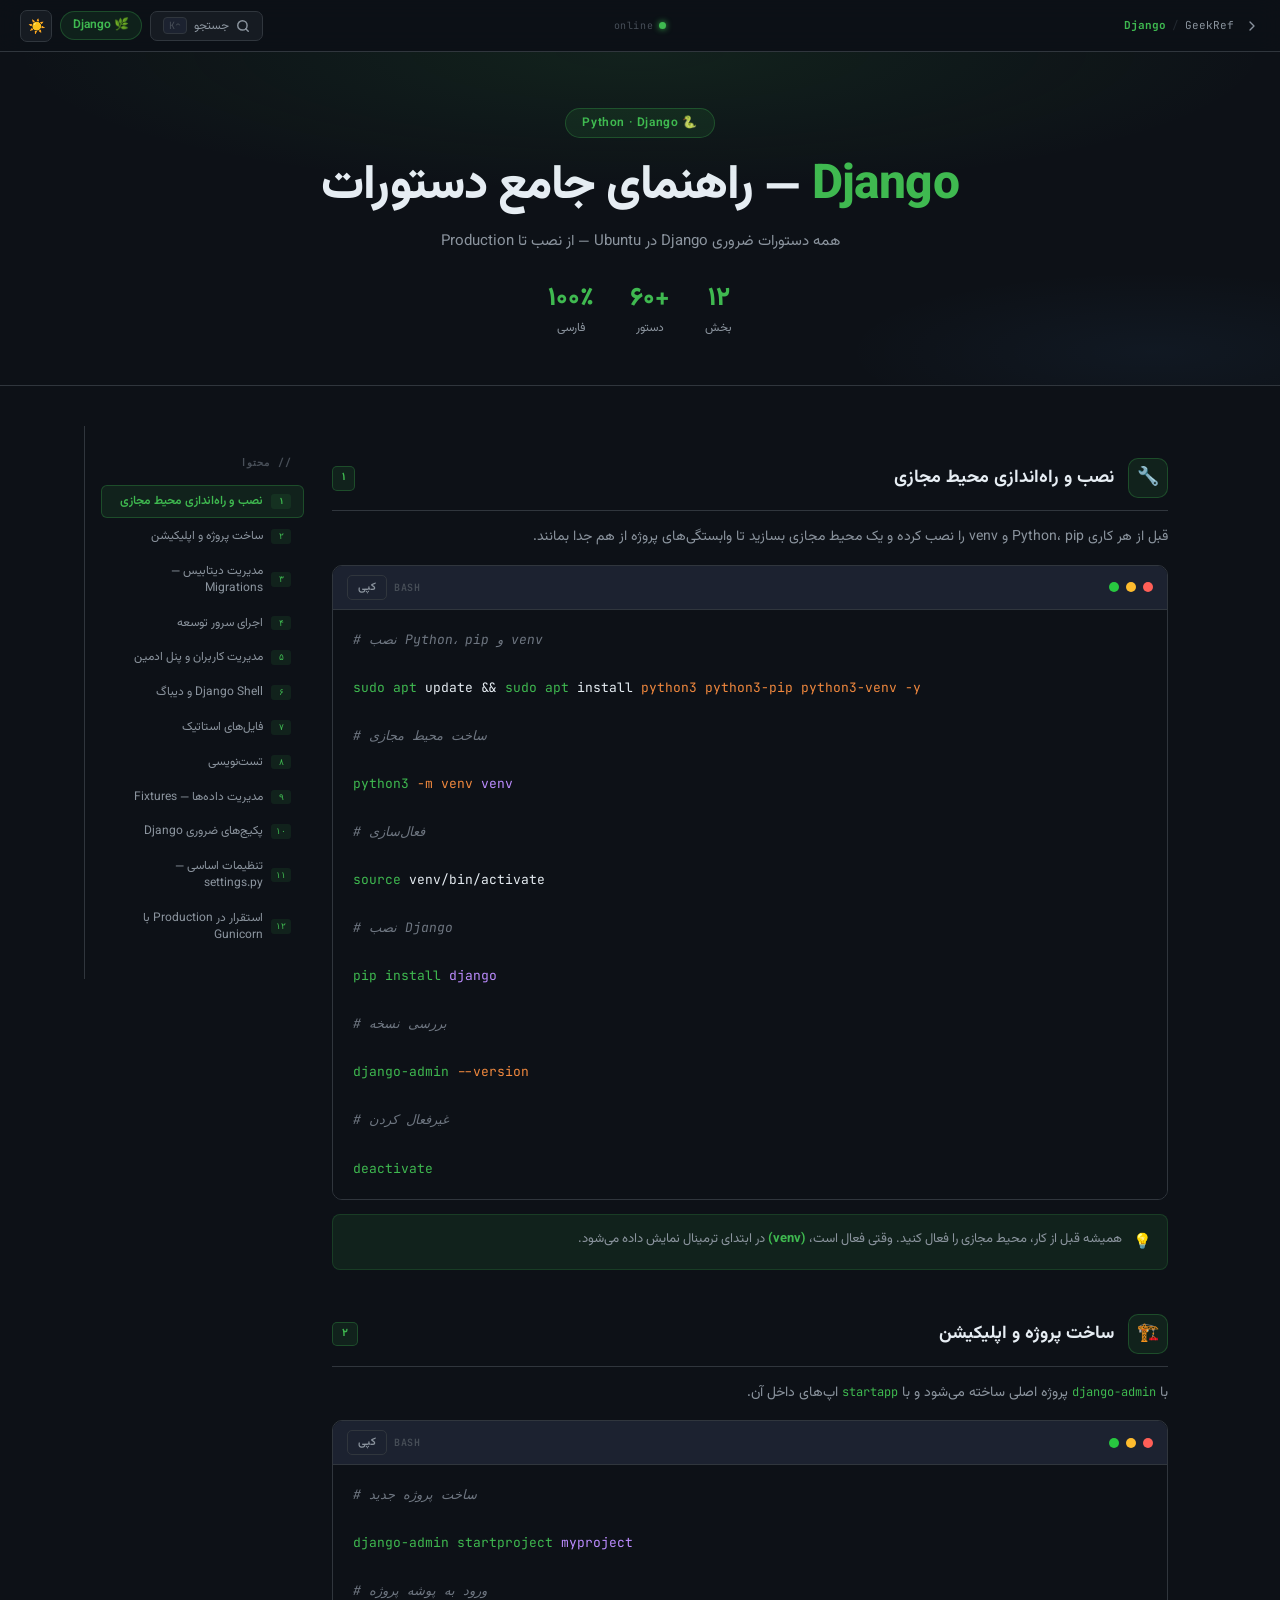
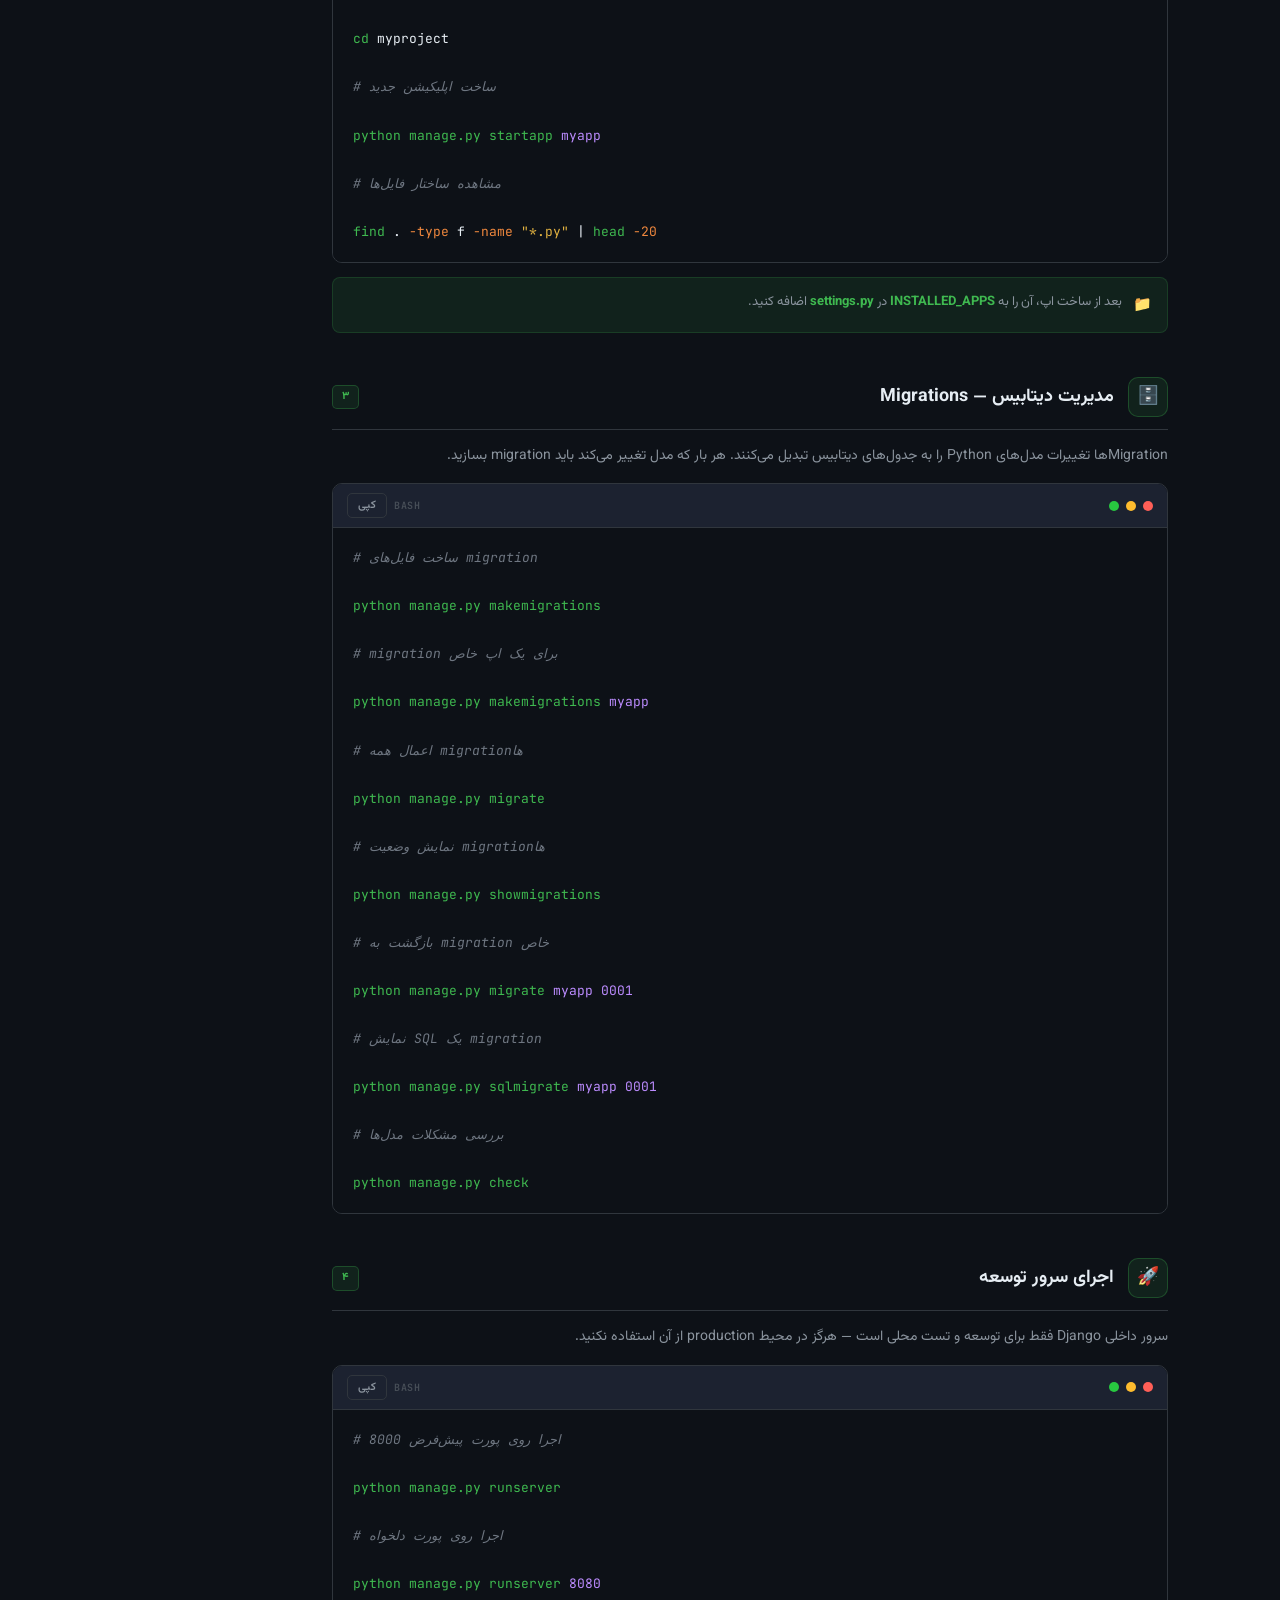
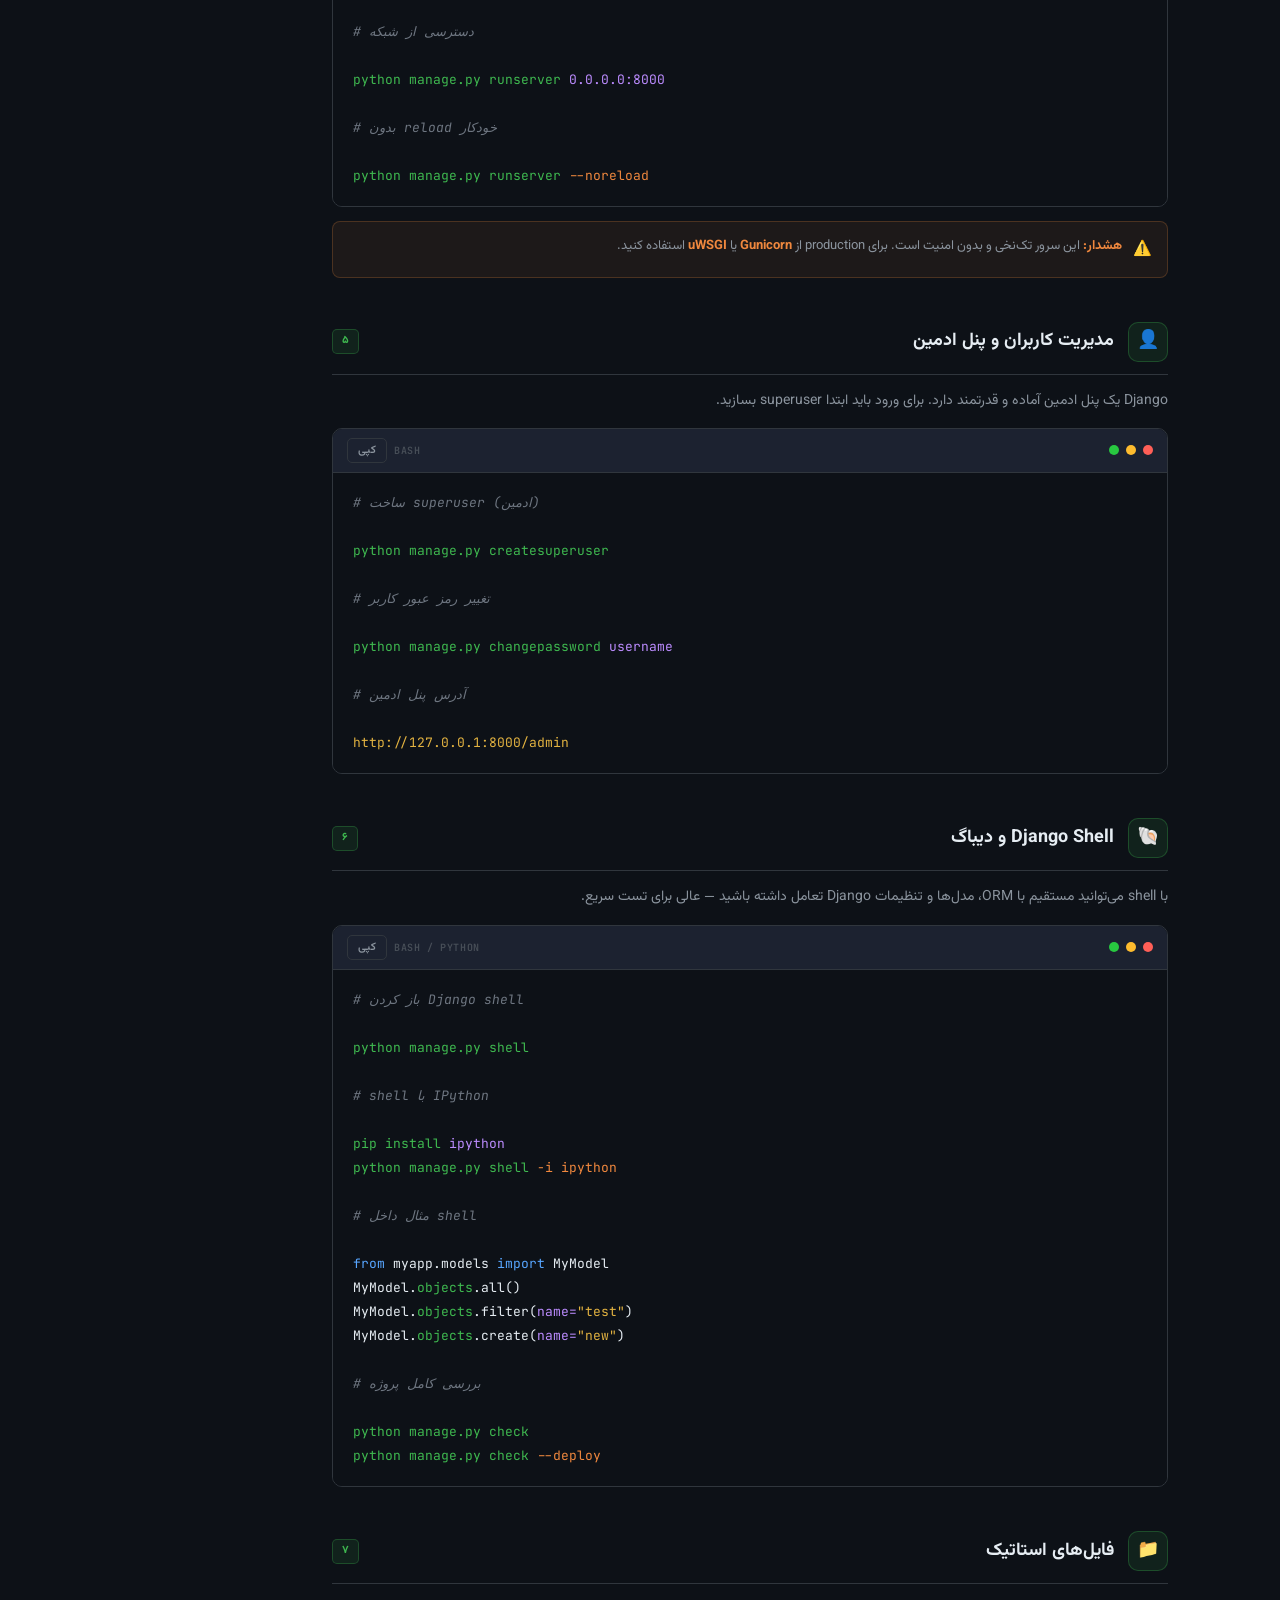
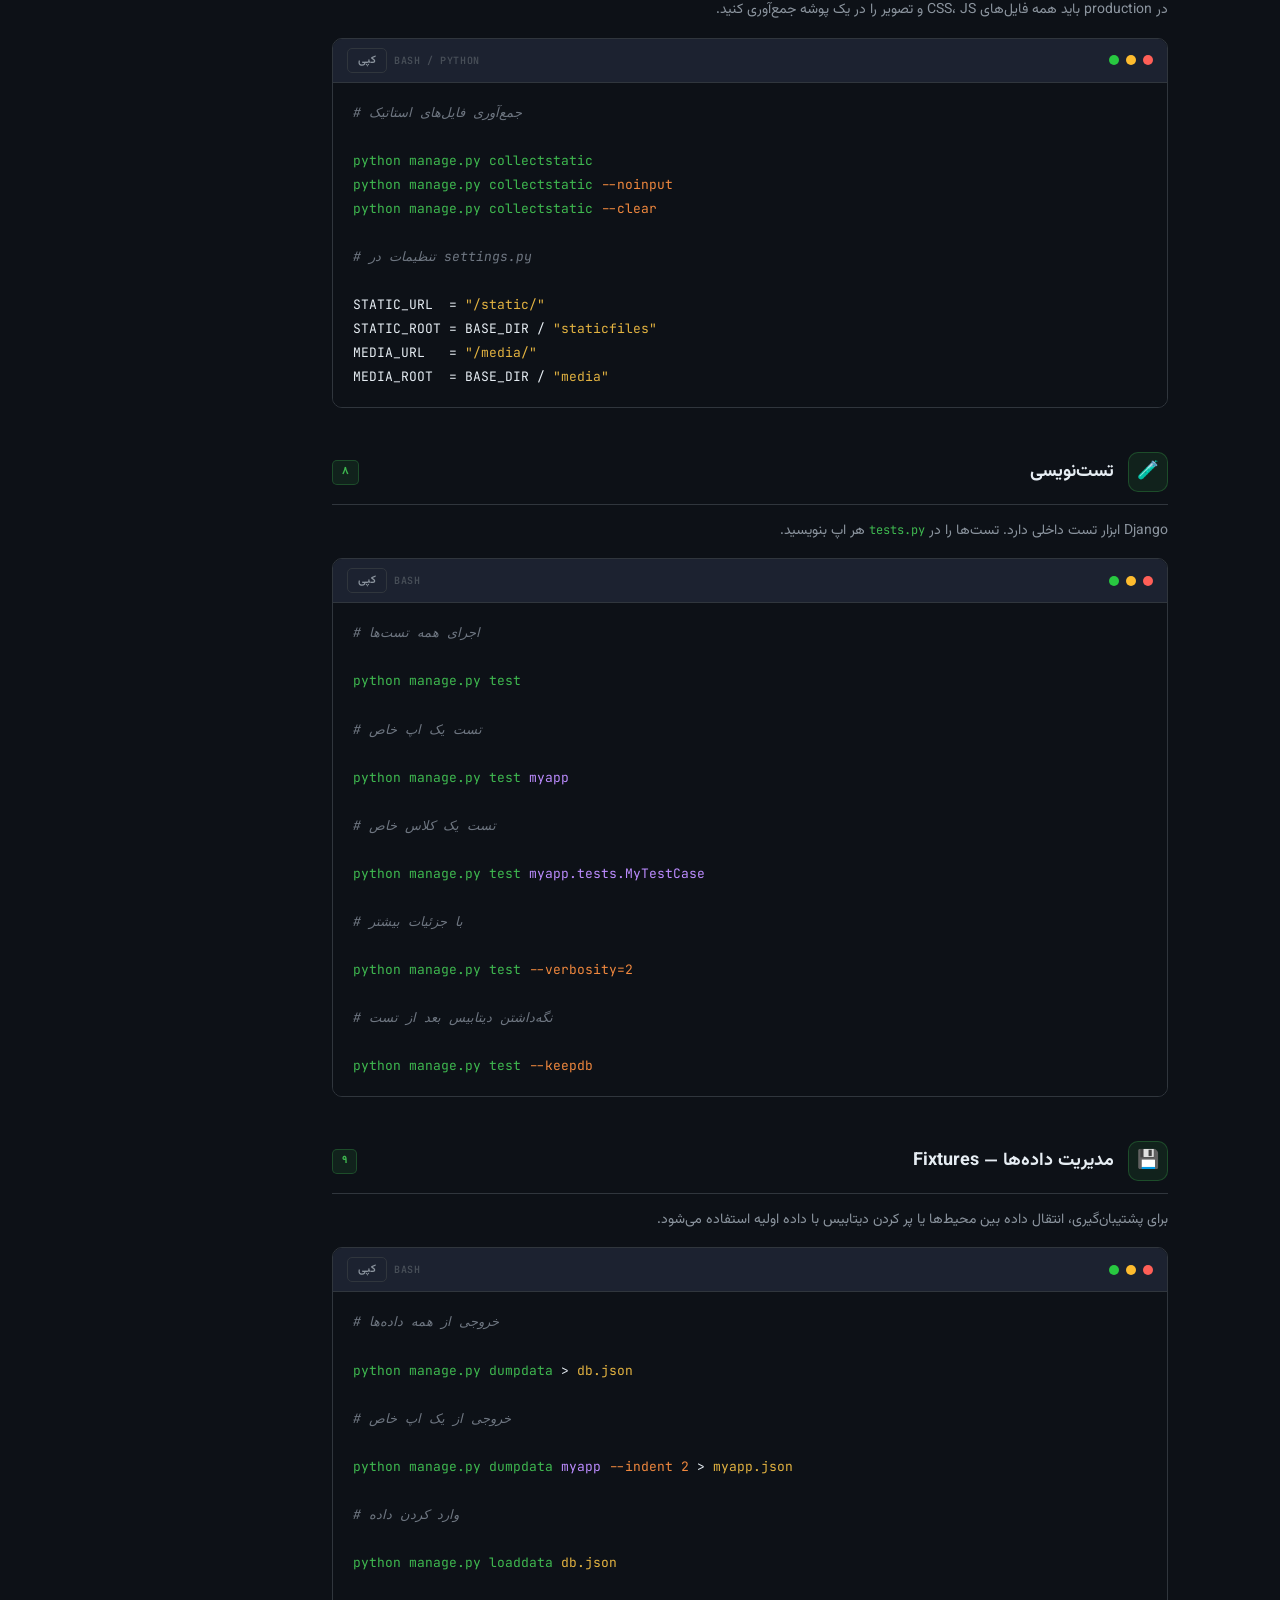
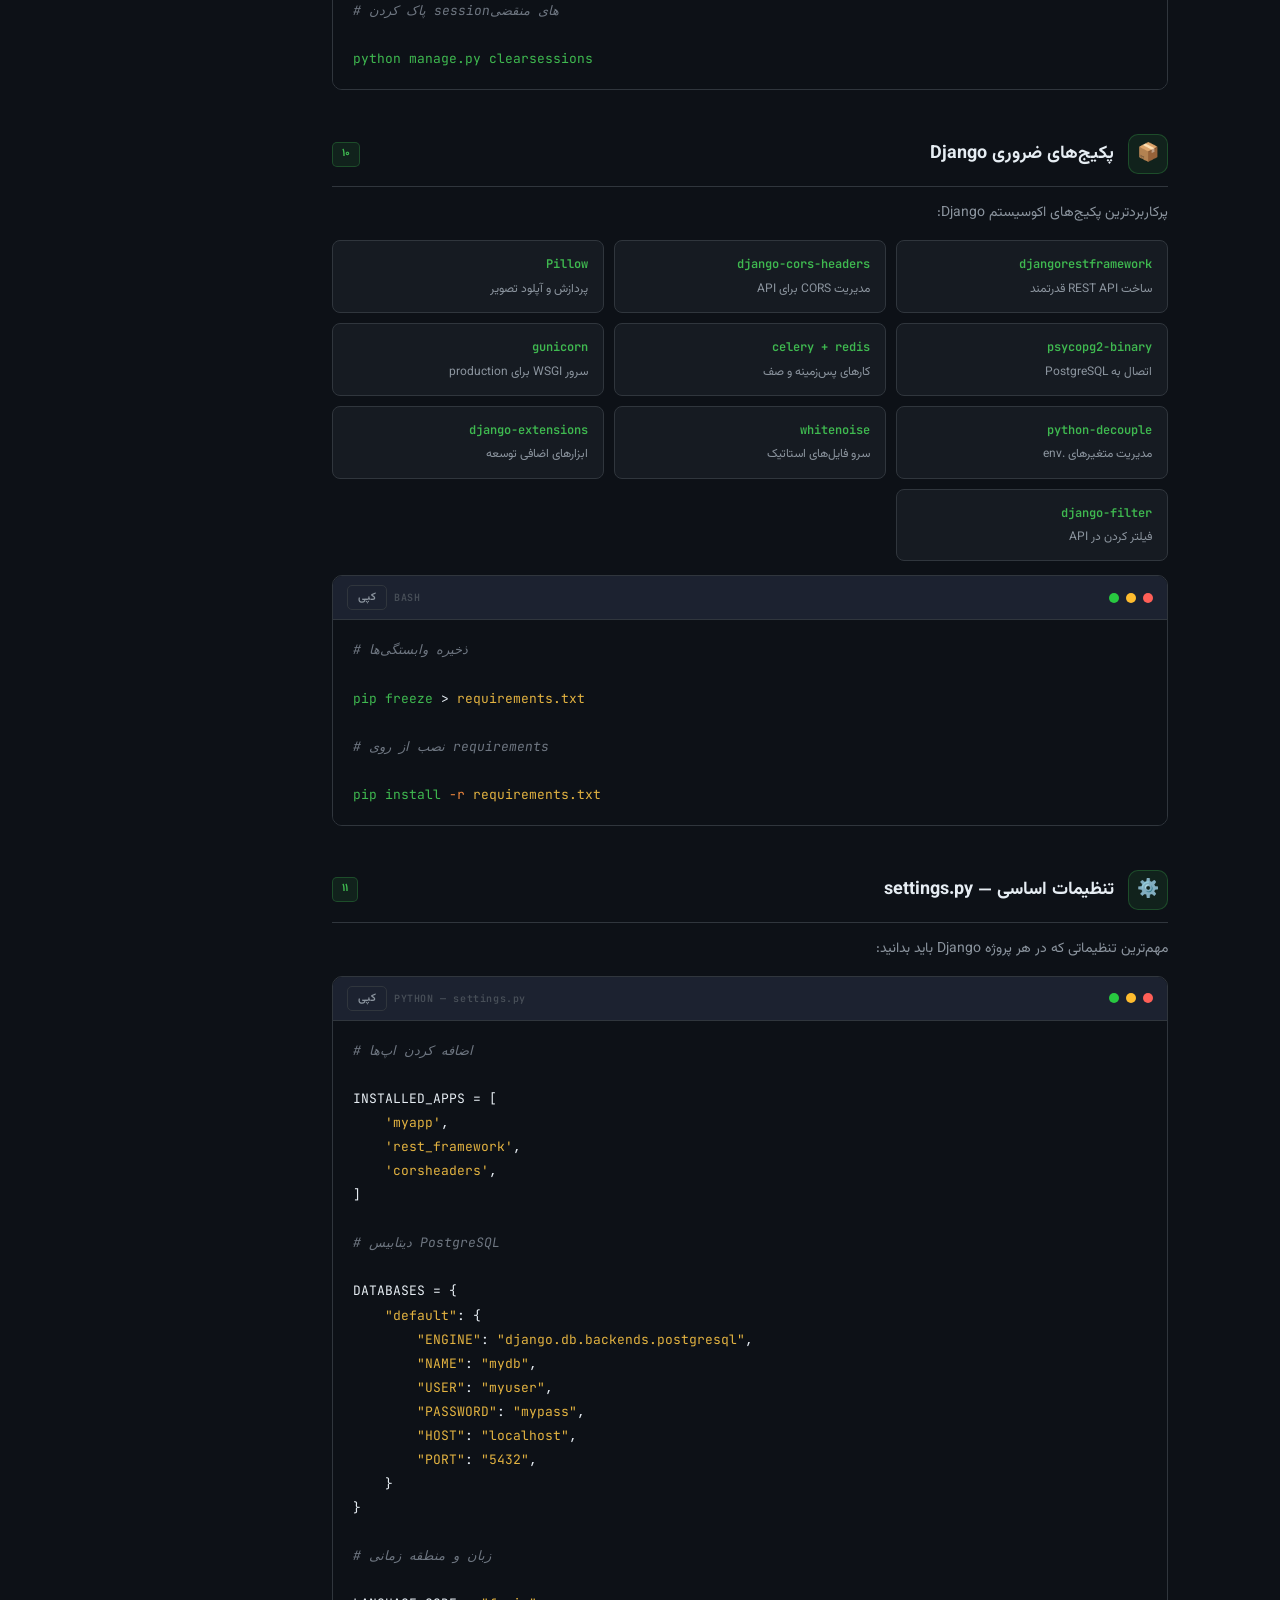
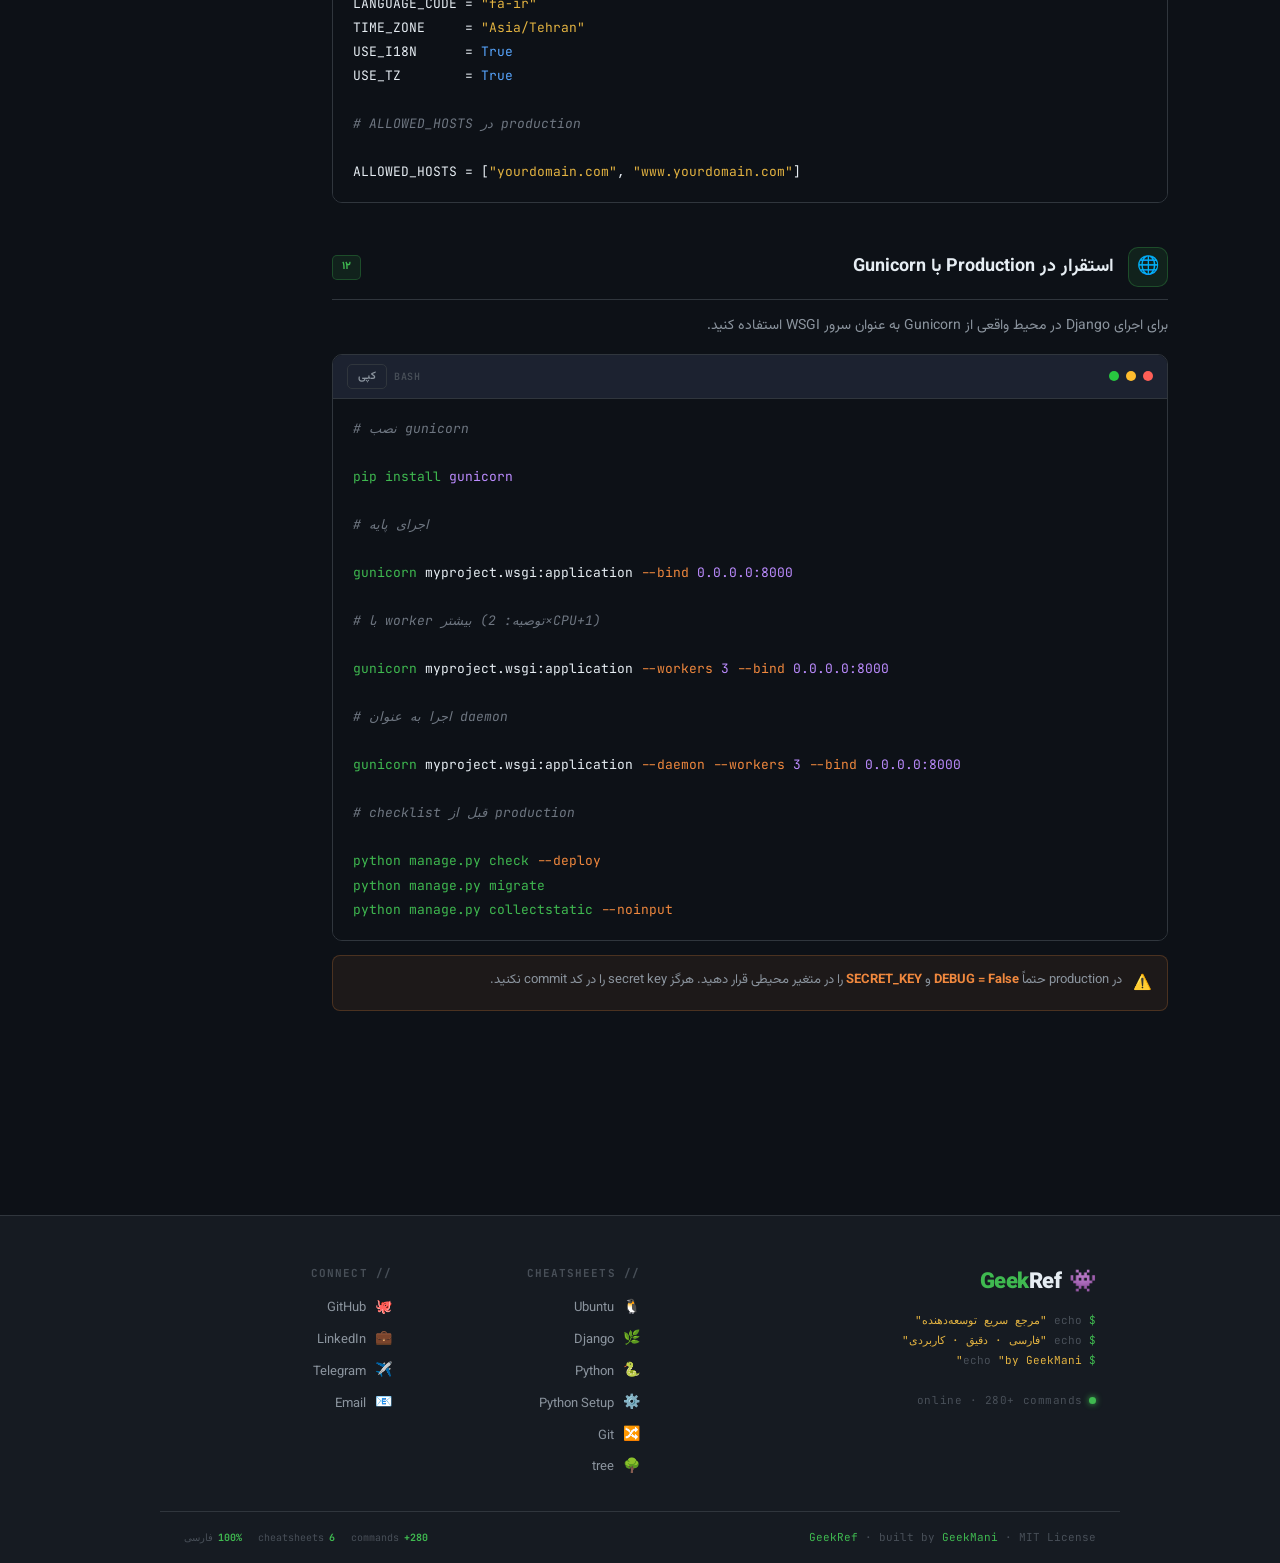
==== cheatsheets/django.html @ 84305c20 "Add files via upload" ====
<!DOCTYPE html>

<html dir="rtl" lang="fa">
<head>
<script>(function(){var t=localStorage.getItem('gr-theme');if(t==='light')document.documentElement.setAttribute('data-theme','light');})();</script>
<meta charset="utf-8"/>
<meta content="width=device-width, initial-scale=1.0" name="viewport"/>
<title>Django — راهنمای جامع | GeekRef</title>
<link href="../assets/favicon.svg" rel="icon" type="image/svg+xml"/>
<meta content="#0d1117" name="theme-color"/>
<link href="https://fonts.googleapis.com/css2?family=Vazirmatn:wght@300;400;500;600;700;800&amp;family=JetBrains+Mono:wght@400;700&amp;display=swap" rel="stylesheet"/>
<link href="../css/shared.css" rel="stylesheet"/>
<style>
:root {
  --accent:     #3fb950;
  --accent-rgb: 63,185,80;
}
</style>
</head>
<body>
<nav class="gr-navbar">
<div class="gr-navbar-left">
<a class="gr-navbar-back" href="../index.html">
<svg fill="none" stroke="currentColor" stroke-linecap="round" stroke-linejoin="round" stroke-width="2" viewbox="0 0 24 24"><polyline points="9 18 15 12 9 6"></polyline></svg>
</a>
<div class="gr-breadcrumb">
<a href="../index.html">GeekRef</a>
<span class="gr-breadcrumb-sep">/</span>
<span class="gr-breadcrumb-cur">Django</span>
</div>
</div>
<div class="gr-navbar-mid">
<div class="gr-status">
<span class="gr-status-dot"></span>
<span style="font-family:'JetBrains Mono',monospace;font-size:10px;color:var(--text-dimmer)">online</span>
</div>
</div>
<div class="gr-navbar-right">
<span class="gr-badge">🌿 Django</span>
<button class="gr-toggle" onclick="grToggleTheme()" title="تغییر تم">☀️</button>
</div>
</nav>
<div class="gr-hero">
<div class="gr-hero-eyebrow">🐍 Python · Django</div>
<h1 class=""><em>Django</em> — راهنمای جامع دستورات</h1>
<p>همه دستورات ضروری Django در Ubuntu — از نصب تا Production</p>
<div class="gr-hero-stats">
<div class="gr-stat"><span class="gr-stat-num">۱۲</span><span class="gr-stat-label">بخش</span></div>
<div class="gr-stat"><span class="gr-stat-num">+۶۰</span><span class="gr-stat-label">دستور</span></div>
<div class="gr-stat"><span class="gr-stat-num">۱۰۰٪</span><span class="gr-stat-label">فارسی</span></div>
</div>
</div>
<div class="gr-container" style="max-width:1160px">
<div class="gr-layout">

<div class="gr-main-content">

<!-- 1 -->
<div class="gr-section" id="s1">
<div class="gr-section-header">
<div class="gr-section-icon">🔧</div>
<div class="gr-section-title">نصب و راه‌اندازی محیط مجازی</div>
<span class="gr-section-num">۱</span>
</div>
<p class="gr-section-desc">قبل از هر کاری Python، pip و venv را نصب کرده و یک محیط مجازی بسازید تا وابستگی‌های پروژه از هم جدا بمانند.</p>
<div class="gr-code">
<div class="gr-code-header">
<span class="gr-dot gr-dot-r"></span><span class="gr-dot gr-dot-y"></span><span class="gr-dot gr-dot-g"></span>
<span class="gr-code-lang">BASH</span>
<button class="gr-copy-btn" onclick="grCopyCode(this)">کپی</button>
</div>
<pre><span class="lc"># نصب Python، pip و venv</span>
<span class="fn">sudo apt</span> update &amp;&amp; <span class="fn">sudo apt</span> install <span class="fl">python3 python3-pip python3-venv</span> <span class="fl">-y</span>

<span class="lc"># ساخت محیط مجازی</span>
<span class="fn">python3</span> <span class="fl">-m venv</span> <span class="pm">venv</span>

<span class="lc"># فعال‌سازی</span>
<span class="fn">source</span> venv/bin/activate

<span class="lc"># نصب Django</span>
<span class="fn">pip install</span> <span class="pm">django</span>

<span class="lc"># بررسی نسخه</span>
<span class="fn">django-admin</span> <span class="fl">--version</span>

<span class="lc"># غیرفعال کردن</span>
<span class="fn">deactivate</span></pre>
</div>
<div class="gr-tip"><span class="gr-tip-icon">💡</span><div>همیشه قبل از کار، محیط مجازی را فعال کنید. وقتی فعال است، <strong>(venv)</strong> در ابتدای ترمینال نمایش داده می‌شود.</div></div>
</div>
<!-- 2 -->
<div class="gr-section" id="s2">
<div class="gr-section-header">
<div class="gr-section-icon">🏗️</div>
<div class="gr-section-title">ساخت پروژه و اپلیکیشن</div>
<span class="gr-section-num">۲</span>
</div>
<p class="gr-section-desc">با <code style="color:var(--accent);font-family:'JetBrains Mono',monospace;font-size:12px">django-admin</code> پروژه اصلی ساخته می‌شود و با <code style="color:var(--accent);font-family:'JetBrains Mono',monospace;font-size:12px">startapp</code> اپ‌های داخل آن.</p>
<div class="gr-code">
<div class="gr-code-header">
<span class="gr-dot gr-dot-r"></span><span class="gr-dot gr-dot-y"></span><span class="gr-dot gr-dot-g"></span>
<span class="gr-code-lang">BASH</span>
<button class="gr-copy-btn" onclick="grCopyCode(this)">کپی</button>
</div>
<pre><span class="lc"># ساخت پروژه جدید</span>
<span class="fn">django-admin startproject</span> <span class="pm">myproject</span>

<span class="lc"># ورود به پوشه پروژه</span>
<span class="fn">cd</span> myproject

<span class="lc"># ساخت اپلیکیشن جدید</span>
<span class="fn">python manage.py startapp</span> <span class="pm">myapp</span>

<span class="lc"># مشاهده ساختار فایل‌ها</span>
<span class="fn">find</span> . <span class="fl">-type</span> f <span class="fl">-name</span> <span class="st">"*.py"</span> | <span class="fn">head</span> <span class="fl">-20</span></pre>
</div>
<div class="gr-tip"><span class="gr-tip-icon">📁</span><div>بعد از ساخت اپ، آن را به <strong>INSTALLED_APPS</strong> در <strong>settings.py</strong> اضافه کنید.</div></div>
</div>
<!-- 3 -->
<div class="gr-section" id="s3">
<div class="gr-section-header">
<div class="gr-section-icon">🗄️</div>
<div class="gr-section-title">مدیریت دیتابیس — Migrations</div>
<span class="gr-section-num">۳</span>
</div>
<p class="gr-section-desc">Migration‌ها تغییرات مدل‌های Python را به جدول‌های دیتابیس تبدیل می‌کنند. هر بار که مدل تغییر می‌کند باید migration بسازید.</p>
<div class="gr-code">
<div class="gr-code-header">
<span class="gr-dot gr-dot-r"></span><span class="gr-dot gr-dot-y"></span><span class="gr-dot gr-dot-g"></span>
<span class="gr-code-lang">BASH</span>
<button class="gr-copy-btn" onclick="grCopyCode(this)">کپی</button>
</div>
<pre><span class="lc"># ساخت فایل‌های migration</span>
<span class="fn">python manage.py makemigrations</span>

<span class="lc"># migration برای یک اپ خاص</span>
<span class="fn">python manage.py makemigrations</span> <span class="pm">myapp</span>

<span class="lc"># اعمال همه migration‌ها</span>
<span class="fn">python manage.py migrate</span>

<span class="lc"># نمایش وضعیت migration‌ها</span>
<span class="fn">python manage.py showmigrations</span>

<span class="lc"># بازگشت به migration خاص</span>
<span class="fn">python manage.py migrate</span> <span class="pm">myapp 0001</span>

<span class="lc"># نمایش SQL یک migration</span>
<span class="fn">python manage.py sqlmigrate</span> <span class="pm">myapp 0001</span>

<span class="lc"># بررسی مشکلات مدل‌ها</span>
<span class="fn">python manage.py check</span></pre>
</div>
</div>
<!-- 4 -->
<div class="gr-section" id="s4">
<div class="gr-section-header">
<div class="gr-section-icon">🚀</div>
<div class="gr-section-title">اجرای سرور توسعه</div>
<span class="gr-section-num">۴</span>
</div>
<p class="gr-section-desc">سرور داخلی Django فقط برای توسعه و تست محلی است — هرگز در محیط production از آن استفاده نکنید.</p>
<div class="gr-code">
<div class="gr-code-header">
<span class="gr-dot gr-dot-r"></span><span class="gr-dot gr-dot-y"></span><span class="gr-dot gr-dot-g"></span>
<span class="gr-code-lang">BASH</span>
<button class="gr-copy-btn" onclick="grCopyCode(this)">کپی</button>
</div>
<pre><span class="lc"># اجرا روی پورت پیش‌فرض 8000</span>
<span class="fn">python manage.py runserver</span>

<span class="lc"># اجرا روی پورت دلخواه</span>
<span class="fn">python manage.py runserver</span> <span class="pm">8080</span>

<span class="lc"># دسترسی از شبکه</span>
<span class="fn">python manage.py runserver</span> <span class="pm">0.0.0.0:8000</span>

<span class="lc"># بدون reload خودکار</span>
<span class="fn">python manage.py runserver</span> <span class="fl">--noreload</span></pre>
</div>
<div class="gr-tip gr-warn"><span class="gr-tip-icon">⚠️</span><div><strong>هشدار:</strong> این سرور تک‌نخی و بدون امنیت است. برای production از <strong>Gunicorn</strong> یا <strong>uWSGI</strong> استفاده کنید.</div></div>
</div>
<!-- 5 -->
<div class="gr-section" id="s5">
<div class="gr-section-header">
<div class="gr-section-icon">👤</div>
<div class="gr-section-title">مدیریت کاربران و پنل ادمین</div>
<span class="gr-section-num">۵</span>
</div>
<p class="gr-section-desc">Django یک پنل ادمین آماده و قدرتمند دارد. برای ورود باید ابتدا superuser بسازید.</p>
<div class="gr-code">
<div class="gr-code-header">
<span class="gr-dot gr-dot-r"></span><span class="gr-dot gr-dot-y"></span><span class="gr-dot gr-dot-g"></span>
<span class="gr-code-lang">BASH</span>
<button class="gr-copy-btn" onclick="grCopyCode(this)">کپی</button>
</div>
<pre><span class="lc"># ساخت superuser (ادمین)</span>
<span class="fn">python manage.py createsuperuser</span>

<span class="lc"># تغییر رمز عبور کاربر</span>
<span class="fn">python manage.py changepassword</span> <span class="pm">username</span>

<span class="lc"># آدرس پنل ادمین</span>
<span class="st">http://127.0.0.1:8000/admin</span></pre>
</div>
</div>
<!-- 6 -->
<div class="gr-section" id="s6">
<div class="gr-section-header">
<div class="gr-section-icon">🐚</div>
<div class="gr-section-title">Django Shell و دیباگ</div>
<span class="gr-section-num">۶</span>
</div>
<p class="gr-section-desc">با shell می‌توانید مستقیم با ORM، مدل‌ها و تنظیمات Django تعامل داشته باشید — عالی برای تست سریع.</p>
<div class="gr-code">
<div class="gr-code-header">
<span class="gr-dot gr-dot-r"></span><span class="gr-dot gr-dot-y"></span><span class="gr-dot gr-dot-g"></span>
<span class="gr-code-lang">BASH / PYTHON</span>
<button class="gr-copy-btn" onclick="grCopyCode(this)">کپی</button>
</div>
<pre><span class="lc"># باز کردن Django shell</span>
<span class="fn">python manage.py shell</span>

<span class="lc"># shell با IPython</span>
<span class="fn">pip install</span> <span class="pm">ipython</span>
<span class="fn">python manage.py shell</span> <span class="fl">-i ipython</span>

<span class="lc"># مثال داخل shell</span>
<span class="kw">from</span> myapp.models <span class="kw">import</span> MyModel
MyModel.<span class="fn">objects</span>.all()
MyModel.<span class="fn">objects</span>.filter(<span class="pm">name=</span><span class="st">"test"</span>)
MyModel.<span class="fn">objects</span>.create(<span class="pm">name=</span><span class="st">"new"</span>)

<span class="lc"># بررسی کامل پروژه</span>
<span class="fn">python manage.py check</span>
<span class="fn">python manage.py check</span> <span class="fl">--deploy</span></pre>
</div>
</div>
<!-- 7 -->
<div class="gr-section" id="s7">
<div class="gr-section-header">
<div class="gr-section-icon">📁</div>
<div class="gr-section-title">فایل‌های استاتیک</div>
<span class="gr-section-num">۷</span>
</div>
<p class="gr-section-desc">در production باید همه فایل‌های CSS، JS و تصویر را در یک پوشه جمع‌آوری کنید.</p>
<div class="gr-code">
<div class="gr-code-header">
<span class="gr-dot gr-dot-r"></span><span class="gr-dot gr-dot-y"></span><span class="gr-dot gr-dot-g"></span>
<span class="gr-code-lang">BASH / PYTHON</span>
<button class="gr-copy-btn" onclick="grCopyCode(this)">کپی</button>
</div>
<pre><span class="lc"># جمع‌آوری فایل‌های استاتیک</span>
<span class="fn">python manage.py collectstatic</span>
<span class="fn">python manage.py collectstatic</span> <span class="fl">--noinput</span>
<span class="fn">python manage.py collectstatic</span> <span class="fl">--clear</span>

<span class="lc"># تنظیمات در settings.py</span>
STATIC_URL  = <span class="st">"/static/"</span>
STATIC_ROOT = BASE_DIR / <span class="st">"staticfiles"</span>
MEDIA_URL   = <span class="st">"/media/"</span>
MEDIA_ROOT  = BASE_DIR / <span class="st">"media"</span></pre>
</div>
</div>
<!-- 8 -->
<div class="gr-section" id="s8">
<div class="gr-section-header">
<div class="gr-section-icon">🧪</div>
<div class="gr-section-title">تست‌نویسی</div>
<span class="gr-section-num">۸</span>
</div>
<p class="gr-section-desc">Django ابزار تست داخلی دارد. تست‌ها را در <code style="color:var(--accent);font-family:'JetBrains Mono',monospace;font-size:12px">tests.py</code> هر اپ بنویسید.</p>
<div class="gr-code">
<div class="gr-code-header">
<span class="gr-dot gr-dot-r"></span><span class="gr-dot gr-dot-y"></span><span class="gr-dot gr-dot-g"></span>
<span class="gr-code-lang">BASH</span>
<button class="gr-copy-btn" onclick="grCopyCode(this)">کپی</button>
</div>
<pre><span class="lc"># اجرای همه تست‌ها</span>
<span class="fn">python manage.py test</span>

<span class="lc"># تست یک اپ خاص</span>
<span class="fn">python manage.py test</span> <span class="pm">myapp</span>

<span class="lc"># تست یک کلاس خاص</span>
<span class="fn">python manage.py test</span> <span class="pm">myapp.tests.MyTestCase</span>

<span class="lc"># با جزئیات بیشتر</span>
<span class="fn">python manage.py test</span> <span class="fl">--verbosity=2</span>

<span class="lc"># نگه‌داشتن دیتابیس بعد از تست</span>
<span class="fn">python manage.py test</span> <span class="fl">--keepdb</span></pre>
</div>
</div>
<!-- 9 -->
<div class="gr-section" id="s9">
<div class="gr-section-header">
<div class="gr-section-icon">💾</div>
<div class="gr-section-title">مدیریت داده‌ها — Fixtures</div>
<span class="gr-section-num">۹</span>
</div>
<p class="gr-section-desc">برای پشتیبان‌گیری، انتقال داده بین محیط‌ها یا پر کردن دیتابیس با داده اولیه استفاده می‌شود.</p>
<div class="gr-code">
<div class="gr-code-header">
<span class="gr-dot gr-dot-r"></span><span class="gr-dot gr-dot-y"></span><span class="gr-dot gr-dot-g"></span>
<span class="gr-code-lang">BASH</span>
<button class="gr-copy-btn" onclick="grCopyCode(this)">کپی</button>
</div>
<pre><span class="lc"># خروجی از همه داده‌ها</span>
<span class="fn">python manage.py dumpdata</span> &gt; <span class="st">db.json</span>

<span class="lc"># خروجی از یک اپ خاص</span>
<span class="fn">python manage.py dumpdata</span> <span class="pm">myapp</span> <span class="fl">--indent 2</span> &gt; <span class="st">myapp.json</span>

<span class="lc"># وارد کردن داده</span>
<span class="fn">python manage.py loaddata</span> <span class="st">db.json</span>

<span class="lc"># پاک کردن session‌های منقضی</span>
<span class="fn">python manage.py clearsessions</span></pre>
</div>
</div>
<!-- 10 -->
<div class="gr-section" id="s10">
<div class="gr-section-header">
<div class="gr-section-icon">📦</div>
<div class="gr-section-title">پکیج‌های ضروری Django</div>
<span class="gr-section-num">۱۰</span>
</div>
<p class="gr-section-desc">پرکاربردترین پکیج‌های اکوسیستم Django:</p>
<div class="gr-pkg-grid">
<div class="gr-pkg"><span class="gr-pkg-name">djangorestframework</span><span class="gr-pkg-desc">ساخت REST API قدرتمند</span></div>
<div class="gr-pkg"><span class="gr-pkg-name">django-cors-headers</span><span class="gr-pkg-desc">مدیریت CORS برای API</span></div>
<div class="gr-pkg"><span class="gr-pkg-name">Pillow</span><span class="gr-pkg-desc">پردازش و آپلود تصویر</span></div>
<div class="gr-pkg"><span class="gr-pkg-name">psycopg2-binary</span><span class="gr-pkg-desc">اتصال به PostgreSQL</span></div>
<div class="gr-pkg"><span class="gr-pkg-name">celery + redis</span><span class="gr-pkg-desc">کارهای پس‌زمینه و صف</span></div>
<div class="gr-pkg"><span class="gr-pkg-name">gunicorn</span><span class="gr-pkg-desc">سرور WSGI برای production</span></div>
<div class="gr-pkg"><span class="gr-pkg-name">python-decouple</span><span class="gr-pkg-desc">مدیریت متغیرهای .env</span></div>
<div class="gr-pkg"><span class="gr-pkg-name">whitenoise</span><span class="gr-pkg-desc">سرو فایل‌های استاتیک</span></div>
<div class="gr-pkg"><span class="gr-pkg-name">django-extensions</span><span class="gr-pkg-desc">ابزارهای اضافی توسعه</span></div>
<div class="gr-pkg"><span class="gr-pkg-name">django-filter</span><span class="gr-pkg-desc">فیلتر کردن در API</span></div>
</div>
<div class="gr-code" style="margin-top:14px">
<div class="gr-code-header">
<span class="gr-dot gr-dot-r"></span><span class="gr-dot gr-dot-y"></span><span class="gr-dot gr-dot-g"></span>
<span class="gr-code-lang">BASH</span>
<button class="gr-copy-btn" onclick="grCopyCode(this)">کپی</button>
</div>
<pre><span class="lc"># ذخیره وابستگی‌ها</span>
<span class="fn">pip freeze</span> &gt; <span class="st">requirements.txt</span>

<span class="lc"># نصب از روی requirements</span>
<span class="fn">pip install</span> <span class="fl">-r</span> <span class="st">requirements.txt</span></pre>
</div>
</div>
<!-- 11 -->
<div class="gr-section" id="s11">
<div class="gr-section-header">
<div class="gr-section-icon">⚙️</div>
<div class="gr-section-title">تنظیمات اساسی — settings.py</div>
<span class="gr-section-num">۱۱</span>
</div>
<p class="gr-section-desc">مهم‌ترین تنظیماتی که در هر پروژه Django باید بدانید:</p>
<div class="gr-code">
<div class="gr-code-header">
<span class="gr-dot gr-dot-r"></span><span class="gr-dot gr-dot-y"></span><span class="gr-dot gr-dot-g"></span>
<span class="gr-code-lang">PYTHON — settings.py</span>
<button class="gr-copy-btn" onclick="grCopyCode(this)">کپی</button>
</div>
<pre><span class="lc"># اضافه کردن اپ‌ها</span>
INSTALLED_APPS = [
    <span class="st">'myapp'</span>,
    <span class="st">'rest_framework'</span>,
    <span class="st">'corsheaders'</span>,
]

<span class="lc"># دیتابیس PostgreSQL</span>
DATABASES = {
    <span class="st">"default"</span>: {
        <span class="st">"ENGINE"</span>: <span class="st">"django.db.backends.postgresql"</span>,
        <span class="st">"NAME"</span>: <span class="st">"mydb"</span>,
        <span class="st">"USER"</span>: <span class="st">"myuser"</span>,
        <span class="st">"PASSWORD"</span>: <span class="st">"mypass"</span>,
        <span class="st">"HOST"</span>: <span class="st">"localhost"</span>,
        <span class="st">"PORT"</span>: <span class="st">"5432"</span>,
    }
}

<span class="lc"># زبان و منطقه زمانی</span>
LANGUAGE_CODE = <span class="st">"fa-ir"</span>
TIME_ZONE     = <span class="st">"Asia/Tehran"</span>
USE_I18N      = <span class="kw">True</span>
USE_TZ        = <span class="kw">True</span>

<span class="lc"># ALLOWED_HOSTS در production</span>
ALLOWED_HOSTS = [<span class="st">"yourdomain.com"</span>, <span class="st">"www.yourdomain.com"</span>]</pre>
</div>
</div>
<!-- 12 -->
<div class="gr-section" id="s12">
<div class="gr-section-header">
<div class="gr-section-icon">🌐</div>
<div class="gr-section-title">استقرار در Production با Gunicorn</div>
<span class="gr-section-num">۱۲</span>
</div>
<p class="gr-section-desc">برای اجرای Django در محیط واقعی از Gunicorn به عنوان سرور WSGI استفاده کنید.</p>
<div class="gr-code">
<div class="gr-code-header">
<span class="gr-dot gr-dot-r"></span><span class="gr-dot gr-dot-y"></span><span class="gr-dot gr-dot-g"></span>
<span class="gr-code-lang">BASH</span>
<button class="gr-copy-btn" onclick="grCopyCode(this)">کپی</button>
</div>
<pre><span class="lc"># نصب gunicorn</span>
<span class="fn">pip install</span> <span class="pm">gunicorn</span>

<span class="lc"># اجرای پایه</span>
<span class="fn">gunicorn</span> myproject.wsgi:application <span class="fl">--bind</span> <span class="pm">0.0.0.0:8000</span>

<span class="lc"># با worker بیشتر (توصیه: 2×CPU+1)</span>
<span class="fn">gunicorn</span> myproject.wsgi:application <span class="fl">--workers</span> <span class="pm">3</span> <span class="fl">--bind</span> <span class="pm">0.0.0.0:8000</span>

<span class="lc"># اجرا به عنوان daemon</span>
<span class="fn">gunicorn</span> myproject.wsgi:application <span class="fl">--daemon --workers</span> <span class="pm">3</span> <span class="fl">--bind</span> <span class="pm">0.0.0.0:8000</span>

<span class="lc"># checklist قبل از production</span>
<span class="fn">python manage.py check</span> <span class="fl">--deploy</span>
<span class="fn">python manage.py migrate</span>
<span class="fn">python manage.py collectstatic</span> <span class="fl">--noinput</span></pre>
</div>
<div class="gr-tip gr-warn"><span class="gr-tip-icon">⚠️</span><div>در production حتماً <strong>DEBUG = False</strong> و <strong>SECRET_KEY</strong> را در متغیر محیطی قرار دهید. هرگز secret key را در کد commit نکنید.</div></div>
</div>
</div><aside class="gr-sidebar">
<div class="gr-sidebar-title">// محتوا</div>
<div class="gr-sidebar-items">
<a class="gr-sidebar-item" href="#s1"><span class="gr-sidebar-num">۱</span>نصب و راه‌اندازی محیط مجازی</a>
<a class="gr-sidebar-item" href="#s2"><span class="gr-sidebar-num">۲</span>ساخت پروژه و اپلیکیشن</a>
<a class="gr-sidebar-item" href="#s3"><span class="gr-sidebar-num">۳</span>مدیریت دیتابیس — Migrations</a>
<a class="gr-sidebar-item" href="#s4"><span class="gr-sidebar-num">۴</span>اجرای سرور توسعه</a>
<a class="gr-sidebar-item" href="#s5"><span class="gr-sidebar-num">۵</span>مدیریت کاربران و پنل ادمین</a>
<a class="gr-sidebar-item" href="#s6"><span class="gr-sidebar-num">۶</span>Django Shell و دیباگ</a>
<a class="gr-sidebar-item" href="#s7"><span class="gr-sidebar-num">۷</span>فایل‌های استاتیک</a>
<a class="gr-sidebar-item" href="#s8"><span class="gr-sidebar-num">۸</span>تست‌نویسی</a>
<a class="gr-sidebar-item" href="#s9"><span class="gr-sidebar-num">۹</span>مدیریت داده‌ها — Fixtures</a>
<a class="gr-sidebar-item" href="#s10"><span class="gr-sidebar-num">۱۰</span>پکیج‌های ضروری Django</a>
<a class="gr-sidebar-item" href="#s11"><span class="gr-sidebar-num">۱۱</span>تنظیمات اساسی — settings.py</a>
<a class="gr-sidebar-item" href="#s12"><span class="gr-sidebar-num">۱۲</span>استقرار در Production با Gunicorn</a>
</div>
</aside>
</div><!-- /gr-main-content -->
</div><!-- /gr-layout -->
<!-- /gr-container -->
<footer class="gr-footer-rich">
<div class="gr-footer-grid">
<div class="gr-footer-brand">
<div class="gr-footer-logo">
<span>👾</span>
<span><span class="gr">Geek</span><span class="ref">Ref</span></span>
</div>
<div class="gr-footer-tagline">
<span class="prompt">$</span> echo <span class="str">"مرجع سریع توسعه‌دهنده"</span><br/>
<span class="prompt">$</span> echo <span class="str">"فارسی · دقیق · کاربردی"</span><br/>
<span class="prompt">$</span> echo <span class="str">"by GeekMani"</span>
</div>
<div class="gr-status">
<span class="gr-status-dot"></span>
<span>online · 280+ commands</span>
</div>
</div>
<div>
<div class="gr-footer-links-title">// cheatsheets</div>
<div class="gr-footer-links">
<a href="./ubuntu.html"><span class="lnk-icon">🐧</span>Ubuntu</a>
<a href="./django.html"><span class="lnk-icon">🌿</span>Django</a>
<a href="./python.html"><span class="lnk-icon">🐍</span>Python</a>
<a href="./python_setup.html"><span class="lnk-icon">⚙️</span>Python Setup</a>
<a href="./git.html"><span class="lnk-icon">🔀</span>Git</a>
<a href="./tree.html"><span class="lnk-icon">🌳</span>tree</a>
</div>
</div>
<div>
<div class="gr-footer-links-title">// connect</div>
<div class="gr-footer-links">
<a href="https://github.com/mani-imani" target="_blank"><span class="lnk-icon">🐙</span>GitHub</a>
<a href="https://www.linkedin.com/in/mani-imani-526a05265/" target="_blank"><span class="lnk-icon">💼</span>LinkedIn</a>
<a href="https://t.me/mani_imani" target="_blank"><span class="lnk-icon">✈️</span>Telegram</a>
<a href="mailto:hey.geekmani@gmail.com"><span class="lnk-icon">📧</span>Email</a>
</div>
</div>
</div>
<div class="gr-footer-bottom">
<div class="gr-footer-copy">
<span class="hl">GeekRef</span> · built by <span class="hl">GeekMani</span> · MIT License
    </div>
<div class="gr-footer-stats">
<span class="gr-footer-stat"><strong>280+</strong> commands</span>
<span class="gr-footer-stat"><strong>6</strong> cheatsheets</span>
<span class="gr-footer-stat"><strong>100%</strong> فارسی</span>
</div>
</div>
</footer>
<script src="../css/gr.js"></script>
</body>
</html>
---- css/shared.css ----
/* ══════════════════════════════════════════
   GeekRef — Shared Design System
   ══════════════════════════════════════════ */

/* ── DARK TOKENS (default) ── */
:root {
  --bg:            #0d1117;
  --surface:       #161b22;
  --surface2:      #1c2230;
  --border:        #30363d;
  --text:          #e6edf3;
  --text-dim:      #8b949e;
  --text-dimmer:   #484f58;
  --comment:       #6e7681;

  /* syntax */
  --syn-green:     #3fb950;
  --syn-blue:      #58a6ff;
  --syn-orange:    #f0883e;
  --syn-purple:    #bc8cff;
  --syn-red:       #ff7b72;
  --syn-yellow:    #e3b341;

  /* per-page accent — each file overrides */
  --accent:        #3fb950;
  --accent-rgb:    63,185,80;

  /* derived from accent */
  --accent-dim:    rgba(var(--accent-rgb), 0.10);
  --accent-mid:    rgba(var(--accent-rgb), 0.18);
  --accent-border: rgba(var(--accent-rgb), 0.28);

  --navbar-bg:     rgba(13,17,23,0.92);
  --hero-grad-a:   rgba(var(--accent-rgb), 0.10);
  --hero-grad-b:   rgba(88,166,255,0.05);
}

/* ── LIGHT TOKENS ── */
[data-theme="light"] {
  --bg:            #f6f8fa;
  --surface:       #ffffff;
  --surface2:      #eaeef2;
  --border:        #d0d7de;
  --text:          #1f2328;
  --text-dim:      #57606a;
  --text-dimmer:   #8c959f;
  --comment:       #6a737d;

  --syn-green:     #1a7f37;
  --syn-blue:      #0969da;
  --syn-orange:    #bc4c00;
  --syn-purple:    #8250df;
  --syn-red:       #cf222e;
  --syn-yellow:    #9a6700;

  --accent-dim:    rgba(var(--accent-rgb), 0.08);
  --accent-mid:    rgba(var(--accent-rgb), 0.14);
  --accent-border: rgba(var(--accent-rgb), 0.24);

  --navbar-bg:     rgba(246,248,250,0.92);
  --hero-grad-a:   rgba(var(--accent-rgb), 0.06);
  --hero-grad-b:   rgba(9,105,218,0.04);
}

/* ── RESET ── */
*, *::before, *::after { margin: 0; padding: 0; box-sizing: border-box; }

html { scroll-behavior: smooth; }

body {
  background: var(--bg);
  color: var(--text);
  font-family: 'Vazirmatn', sans-serif;
  line-height: 1.7;
  min-height: 100vh;
  direction: rtl;
  transition: background .25s, color .25s;
}

/* ── SCROLLBAR ── */
::-webkit-scrollbar { width: 5px; height: 5px; }
::-webkit-scrollbar-track { background: var(--bg); }
::-webkit-scrollbar-thumb { background: var(--border); border-radius: 3px; }
::-webkit-scrollbar-thumb:hover { background: var(--text-dimmer); }

/* ══ NAVBAR ══ */
.gr-navbar {
  position: sticky;
  top: 0;
  z-index: 200;
  height: 52px;
  padding: 0 20px;
  display: flex;
  align-items: center;
  justify-content: space-between;
  gap: 12px;
  background: var(--navbar-bg);
  backdrop-filter: blur(12px);
  -webkit-backdrop-filter: blur(12px);
  border-bottom: 1px solid var(--border);
  transition: background .25s, border-color .25s;
}

.gr-navbar-back {
  display: inline-flex;
  align-items: center;
  gap: 7px;
  color: var(--text-dim);
  text-decoration: none;
  font-size: 13px;
  font-weight: 500;
  white-space: nowrap;
  transition: color .2s;
}
.gr-navbar-back:hover { color: var(--accent); }
.gr-navbar-back svg { width: 16px; height: 16px; flex-shrink: 0; }

.gr-navbar-center {
  font-family: 'JetBrains Mono', monospace;
  font-size: 13px;
  font-weight: 700;
  color: var(--text-dimmer);
  letter-spacing: .06em;
}

.gr-navbar-right {
  display: flex;
  align-items: center;
  gap: 8px;
}

.gr-badge {
  display: inline-flex;
  align-items: center;
  gap: 5px;
  font-size: 12px;
  font-weight: 600;
  color: var(--accent);
  background: var(--accent-dim);
  border: 1px solid var(--accent-border);
  border-radius: 100px;
  padding: 3px 12px;
  white-space: nowrap;
}

.gr-toggle {
  width: 32px;
  height: 32px;
  border-radius: 7px;
  border: 1px solid var(--border);
  background: var(--surface);
  color: var(--text-dim);
  cursor: pointer;
  display: flex;
  align-items: center;
  justify-content: center;
  font-size: 14px;
  line-height: 1;
  flex-shrink: 0;
  transition: all .2s;
}
.gr-toggle:hover { border-color: var(--text-dimmer); background: var(--surface2); }

/* ══ HERO ══ */
.gr-hero {
  padding: 56px 24px 44px;
  text-align: center;
  position: relative;
  overflow: hidden;
  border-bottom: 1px solid var(--border);
  background: var(--bg);
}
.gr-hero::before {
  content: '';
  position: absolute;
  inset: 0;
  background:
    radial-gradient(ellipse 70% 60% at 50% 0%, var(--hero-grad-a), transparent 70%),
    radial-gradient(ellipse 40% 40% at 90% 90%, var(--hero-grad-b), transparent 60%);
  pointer-events: none;
}

.gr-hero-eyebrow {
  display: inline-flex;
  align-items: center;
  gap: 7px;
  font-size: 12px;
  font-weight: 600;
  color: var(--accent);
  background: var(--accent-dim);
  border: 1px solid var(--accent-border);
  border-radius: 100px;
  padding: 4px 16px;
  letter-spacing: .05em;
  margin-bottom: 20px;
}

.gr-hero h1 {
  font-size: clamp(1.8rem, 5vw, 3rem);
  font-weight: 800;
  line-height: 1.2;
  margin-bottom: 12px;
  letter-spacing: -.02em;
  color: var(--text);
}
.gr-hero h1 em {
  font-style: normal;
  color: var(--accent);
}

.gr-hero p {
  font-size: 15px;
  color: var(--text-dim);
  max-width: 480px;
  margin: 0 auto 28px;
  line-height: 1.8;
}

.gr-hero-stats {
  display: flex;
  justify-content: center;
  gap: 36px;
  flex-wrap: wrap;
}
.gr-stat { text-align: center; }
.gr-stat-num {
  display: block;
  font-size: 26px;
  font-weight: 800;
  color: var(--accent);
  line-height: 1.2;
}
.gr-stat-label {
  font-size: 12px;
  color: var(--text-dim);
}

/* ══ TOC ══ */
.gr-toc {
  background: var(--surface);
  border: 1px solid var(--border);
  border-radius: 12px;
  padding: 24px 28px;
  margin-bottom: 40px;
  transition: background .25s, border-color .25s;
}
.gr-toc-title {
  font-size: 11px;
  font-weight: 700;
  color: var(--text-dimmer);
  letter-spacing: .1em;
  text-transform: uppercase;
  margin-bottom: 16px;
}
.gr-toc-grid {
  display: grid;
  grid-template-columns: repeat(auto-fill, minmax(200px, 1fr));
  gap: 6px;
}
.gr-toc-item {
  display: flex;
  align-items: center;
  gap: 9px;
  padding: 7px 10px;
  border-radius: 6px;
  text-decoration: none;
  color: var(--text-dim);
  font-size: 13px;
  font-weight: 500;
  border: 1px solid transparent;
  transition: all .2s;
}
.gr-toc-item:hover {
  background: var(--accent-dim);
  border-color: var(--accent-border);
  color: var(--accent);
}
.gr-toc-num {
  font-size: 10px;
  font-weight: 700;
  color: var(--accent);
  background: var(--accent-dim);
  border-radius: 4px;
  padding: 2px 6px;
  min-width: 24px;
  text-align: center;
  flex-shrink: 0;
}

/* ══ CONTAINER ══ */
.gr-container {
  max-width: 960px;
  margin: 0 auto;
  padding: 40px 24px 80px;
}

/* ══ SECTION ══ */
.gr-section {
  margin-bottom: 44px;
}
.gr-section-header {
  display: flex;
  align-items: center;
  gap: 14px;
  margin-bottom: 14px;
  padding-bottom: 12px;
  border-bottom: 1px solid var(--border);
}
.gr-section-icon {
  width: 40px; height: 40px;
  background: var(--accent-dim);
  border: 1px solid var(--accent-border);
  border-radius: 10px;
  display: flex; align-items: center; justify-content: center;
  font-size: 18px;
  flex-shrink: 0;
}
.gr-section-title {
  font-size: 18px;
  font-weight: 700;
  color: var(--text);
}
.gr-section-num {
  margin-right: auto;
  font-size: 11px;
  font-weight: 700;
  color: var(--accent);
  background: var(--accent-dim);
  border: 1px solid var(--accent-border);
  border-radius: 5px;
  padding: 2px 9px;
}
.gr-section-desc {
  font-size: 14px;
  color: var(--text-dim);
  margin-bottom: 14px;
  line-height: 1.8;
}

/* ══ CODE BLOCK ══ */
.gr-code {
  background: var(--bg);
  border: 1px solid var(--border);
  border-radius: 10px;
  overflow: hidden;
  transition: background .25s, border-color .25s;
}
.gr-code-header {
  background: var(--surface2);
  border-bottom: 1px solid var(--border);
  padding: 9px 14px;
  display: flex;
  align-items: center;
  gap: 7px;
  transition: background .25s, border-color .25s;
}
.gr-dot { width: 10px; height: 10px; border-radius: 50%; }
.gr-dot-r { background: #ff5f57; }
.gr-dot-y { background: #febc2e; }
.gr-dot-g { background: #28c840; }
.gr-code-lang {
  margin-right: auto;
  font-size: 10px;
  font-family: 'JetBrains Mono', monospace;
  color: var(--text-dimmer);
  font-weight: 600;
  letter-spacing: .06em;
}
.gr-copy-btn {
  background: transparent;
  border: 1px solid var(--border);
  border-radius: 5px;
  color: var(--text-dim);
  font-size: 11px;
  padding: 3px 10px;
  cursor: pointer;
  font-family: 'Vazirmatn', sans-serif;
  font-weight: 600;
  transition: all .2s;
}
.gr-copy-btn:hover  { border-color: var(--accent); color: var(--accent); }
.gr-copy-btn.copied { border-color: var(--accent); color: var(--accent); }

pre {
  padding: 18px 20px;
  overflow-x: auto;
  font-family: 'JetBrains Mono', monospace;
  font-size: 13px;
  line-height: 1.85;
  direction: ltr;
  text-align: left;
  background: var(--bg);
  transition: background .25s;
}

/* syntax tokens */
.lc  { display: block; color: var(--comment); font-style: italic; }
.kw  { color: var(--syn-blue); }
.fn  { color: var(--syn-green); }
.fl  { color: var(--syn-orange); }
.st  { color: var(--syn-yellow); }
.pm  { color: var(--syn-purple); }
.op  { color: var(--text-dimmer); }

/* ══ TIP / WARN ══ */
.gr-tip {
  display: flex;
  align-items: flex-start;
  gap: 11px;
  background: var(--accent-dim);
  border: 1px solid var(--accent-mid);
  border-radius: 8px;
  padding: 13px 15px;
  margin-top: 14px;
  font-size: 13px;
  color: var(--text-dim);
  line-height: 1.75;
  transition: background .25s, border-color .25s;
}
.gr-tip-icon { font-size: 15px; flex-shrink: 0; margin-top: 2px; }
.gr-tip strong { color: var(--accent); }

.gr-warn {
  background: rgba(240,136,62,0.07);
  border-color: rgba(240,136,62,0.22);
}
.gr-warn strong { color: var(--syn-orange); }
[data-theme="light"] .gr-warn { background: rgba(188,76,0,0.05); border-color: rgba(188,76,0,0.18); }

/* ══ PACKAGE GRID ══ */
.gr-pkg-grid {
  display: grid;
  grid-template-columns: repeat(auto-fill, minmax(240px, 1fr));
  gap: 10px;
}
.gr-pkg {
  background: var(--surface);
  border: 1px solid var(--border);
  border-radius: 8px;
  padding: 13px 15px;
  display: flex;
  flex-direction: column;
  gap: 4px;
  transition: border-color .2s, background .25s;
}
.gr-pkg:hover { border-color: var(--accent-border); }
.gr-pkg-name {
  font-family: 'JetBrains Mono', monospace;
  font-size: 12px;
  color: var(--accent);
  font-weight: 600;
}
.gr-pkg-desc {
  font-size: 12px;
  color: var(--text-dim);
}

/* ══ INLINE COMMAND TABLE (tree style) ══ */
.gr-table {
  background: var(--surface);
  border: 1px solid var(--border);
  border-radius: 12px;
  overflow: hidden;
  transition: background .25s, border-color .25s;
}
.gr-row {
  display: flex;
  align-items: center;
  gap: 14px;
  padding: 11px 16px;
  border-bottom: 1px solid var(--border);
  transition: background .15s;
}
.gr-row:last-child { border-bottom: none; }
.gr-row:hover { background: var(--surface2); }
.gr-cmd {
  flex: 0 0 auto;
  min-width: 190px;
  display: flex;
  align-items: center;
  gap: 7px;
  cursor: pointer;
  position: relative;
}
.gr-cmd code {
  font-family: 'JetBrains Mono', monospace;
  font-size: 12px;
  color: var(--accent);
  background: var(--accent-dim);
  border: 1px solid var(--accent-border);
  padding: 4px 9px;
  border-radius: 6px;
  white-space: nowrap;
  transition: all .15s;
}
.gr-cmd:hover code { filter: brightness(1.15); }
.gr-cmd-desc {
  color: var(--text-dim);
  font-size: 13px;
  flex: 1;
}
.gr-cmd-copy {
  width: 13px; height: 13px;
  opacity: 0;
  transition: opacity .15s;
  color: var(--text-dimmer);
  flex-shrink: 0;
}
.gr-cmd:hover .gr-cmd-copy { opacity: 1; }
.gr-copied-tag {
  position: absolute;
  top: -26px; right: 0;
  background: var(--accent);
  color: #fff;
  font-size: 10px;
  padding: 2px 8px;
  border-radius: 5px;
  opacity: 0;
  pointer-events: none;
  transition: opacity .2s;
  white-space: nowrap;
}
.gr-copied-tag.show { opacity: 1; }

/* combo */
.gr-combo {
  background: var(--surface);
  border: 1px solid var(--border);
  border-radius: 12px;
  padding: 4px;
  transition: background .25s, border-color .25s;
}
.gr-combo-item {
  padding: 13px 14px;
  border-bottom: 1px solid var(--border);
  cursor: pointer;
  border-radius: 8px;
  transition: background .15s;
  position: relative;
}
.gr-combo-item:last-child { border-bottom: none; }
.gr-combo-item:hover { background: var(--surface2); }
.gr-combo-comment {
  color: var(--text-dimmer);
  font-size: 11px;
  margin-bottom: 6px;
  font-family: 'JetBrains Mono', monospace;
}
.gr-combo-comment::before { content: '# '; color: var(--comment); }
.gr-combo-line {
  display: flex;
  align-items: center;
  gap: 7px;
}
.gr-combo-line code {
  font-family: 'JetBrains Mono', monospace;
  font-size: 12px;
  color: var(--accent);
  background: var(--accent-dim);
  border: 1px solid var(--accent-border);
  padding: 5px 11px;
  border-radius: 6px;
  direction: ltr;
  text-align: left;
  display: inline-block;
}
.gr-combo-item .gr-cmd-copy { opacity: 0; }
.gr-combo-item:hover .gr-cmd-copy { opacity: 1; }

/* ══ SECTION LABEL ══ */
.gr-label {
  display: flex;
  align-items: center;
  gap: 10px;
  margin-bottom: 20px;
}
.gr-label span {
  font-family: 'JetBrains Mono', monospace;
  font-size: 11px;
  color: var(--text-dimmer);
  letter-spacing: .1em;
}
.gr-label::after {
  content: '';
  flex: 1;
  height: 1px;
  background: var(--border);
}

/* ══ FOOTER ══ */
.gr-footer {
  text-align: center;
  padding: 32px 24px;
  border-top: 1px solid var(--border);
  color: var(--text-dimmer);
  font-size: 12px;
  transition: border-color .25s;
}
.gr-footer a {
  color: var(--text-dim);
  text-decoration: none;
  transition: color .2s;
}
.gr-footer a:hover { color: var(--accent); }

/* ══ RESPONSIVE ══ */
@media (max-width: 640px) {
  .gr-hero { padding: 40px 20px 32px; }
  .gr-row { flex-direction: column; align-items: flex-start; gap: 6px; }
  .gr-cmd { min-width: 0; }
  .gr-hero-stats { gap: 24px; }
  .gr-toc-grid { grid-template-columns: 1fr 1fr; }
}

/* ══ GLOBAL SEARCH OVERLAY ══ */
#gr-search-overlay {
  display: none;
  position: fixed;
  inset: 0;
  background: rgba(0,0,0,.65);
  backdrop-filter: blur(6px);
  -webkit-backdrop-filter: blur(6px);
  z-index: 9999;
  align-items: flex-start;
  justify-content: center;
  padding-top: 80px;
}
#gr-search-overlay.open { display: flex; }

.gr-search-modal {
  background: var(--surface);
  border: 1px solid var(--border);
  border-radius: 14px;
  width: 100%;
  max-width: 580px;
  max-height: 70vh;
  display: flex;
  flex-direction: column;
  overflow: hidden;
  box-shadow: 0 24px 60px rgba(0,0,0,.5);
  transition: background .25s, border-color .25s;
}

.gr-search-top {
  display: flex;
  align-items: center;
  gap: 12px;
  padding: 14px 16px;
  border-bottom: 1px solid var(--border);
}
.gr-search-icon-wrap { font-size: 16px; flex-shrink: 0; }

#gr-search-input {
  flex: 1;
  background: transparent;
  border: none;
  outline: none;
  color: var(--text);
  font-family: 'Vazirmatn', sans-serif;
  font-size: 15px;
  direction: rtl;
}
#gr-search-input::placeholder { color: var(--text-dimmer); }

.gr-search-top kbd {
  padding: 3px 8px;
  border-radius: 5px;
  border: 1px solid var(--border);
  background: var(--surface2);
  color: var(--text-dim);
  font-size: 11px;
  cursor: pointer;
  font-family: 'JetBrains Mono', monospace;
  flex-shrink: 0;
}

#gr-search-results {
  overflow-y: auto;
  flex: 1;
}

.gr-sr-hint {
  padding: 32px 20px;
  text-align: center;
  color: var(--text-dimmer);
  font-size: 13px;
}

.gr-sr-item {
  display: flex;
  align-items: center;
  gap: 12px;
  padding: 12px 16px;
  text-decoration: none;
  border-bottom: 1px solid var(--border);
  transition: background .15s;
}
.gr-sr-item:last-child { border-bottom: none; }
.gr-sr-item:hover { background: var(--surface2); }

.gr-sr-icon { font-size: 16px; flex-shrink: 0; width: 24px; text-align: center; }

.gr-sr-body {
  flex: 1;
  min-width: 0;
  display: flex;
  flex-direction: column;
  gap: 2px;
}
.gr-sr-cmd {
  font-family: 'JetBrains Mono', monospace;
  font-size: 13px;
  font-weight: 600;
  white-space: nowrap;
  overflow: hidden;
  text-overflow: ellipsis;
}
.gr-sr-desc {
  font-size: 12px;
  color: var(--text-dim);
  white-space: nowrap;
  overflow: hidden;
  text-overflow: ellipsis;
}
.gr-sr-source {
  font-size: 10px;
  font-weight: 700;
  color: var(--text-dimmer);
  background: var(--surface2);
  border: 1px solid var(--border);
  border-radius: 4px;
  padding: 2px 8px;
  flex-shrink: 0;
  font-family: 'JetBrains Mono', monospace;
  letter-spacing: .04em;
}

#gr-search-results mark {
  background: transparent;
  color: var(--accent);
  font-weight: 700;
}

.gr-search-footer {
  padding: 10px 16px;
  border-top: 1px solid var(--border);
  display: flex;
  gap: 16px;
  flex-wrap: wrap;
  background: var(--surface2);
}
.gr-search-footer span {
  font-size: 11px;
  color: var(--text-dimmer);
  display: flex;
  align-items: center;
  gap: 5px;
}
.gr-search-footer kbd {
  padding: 2px 6px;
  border-radius: 4px;
  border: 1px solid var(--border);
  background: var(--surface);
  color: var(--text-dim);
  font-size: 10px;
  font-family: 'JetBrains Mono', monospace;
}

/* ── SEARCH TRIGGER BUTTON (in navbar) ── */
.gr-search-trigger {
  display: inline-flex;
  align-items: center;
  gap: 7px;
  padding: 5px 12px;
  background: var(--surface);
  border: 1px solid var(--border);
  border-radius: 7px;
  color: var(--text-dim);
  font-family: 'Vazirmatn', sans-serif;
  font-size: 12px;
  cursor: pointer;
  transition: all .2s;
  white-space: nowrap;
}
.gr-search-trigger:hover { border-color: var(--accent); color: var(--accent); }
.gr-search-trigger kbd {
  font-family: 'JetBrains Mono', monospace;
  font-size: 10px;
  padding: 1px 5px;
  border-radius: 4px;
  border: 1px solid var(--border);
  background: var(--surface2);
  color: var(--text-dimmer);
}
.gr-search-trigger span { display: none; }
@media (min-width: 500px) { .gr-search-trigger span { display: inline; } }

/* ── TERMINAL TYPEWRITER (landing hero) ── */
.gr-terminal {
  display: inline-flex;
  flex-direction: column;
  align-items: flex-start;
  background: var(--surface);
  border: 1px solid var(--border);
  border-radius: 10px;
  overflow: hidden;
  margin: 28px auto 0;
  width: 100%;
  max-width: 400px;
  text-align: left;
  direction: ltr;
}
.gr-terminal-bar {
  background: var(--surface2);
  border-bottom: 1px solid var(--border);
  padding: 9px 14px;
  display: flex;
  align-items: center;
  gap: 6px;
  width: 100%;
}
.gr-terminal-dot { width: 10px; height: 10px; border-radius: 50%; }
.gr-terminal-dot:nth-child(1) { background: #ff5f57; }
.gr-terminal-dot:nth-child(2) { background: #febc2e; }
.gr-terminal-dot:nth-child(3) { background: #28c840; }
.gr-terminal-title {
  margin-left: auto; margin-right: auto;
  font-size: 11px;
  color: var(--text-dimmer);
  font-family: 'JetBrains Mono', monospace;
}
.gr-terminal-body {
  padding: 16px 18px;
  font-family: 'JetBrains Mono', monospace;
  font-size: 12.5px;
  line-height: 1.85;
  min-height: 88px;
  width: 100%;
}
.gr-tl-prompt { color: var(--syn-green); }
.gr-tl-cmd    { color: var(--text); }
.gr-tl-out    { color: var(--text-dim); display: block; padding-right: 14px; }
.gr-cursor {
  display: inline-block;
  width: 7px; height: 13px;
  background: var(--accent);
  vertical-align: middle;
  animation: blink 1s step-end infinite;
}
@keyframes blink { 0%,100%{opacity:1} 50%{opacity:0} }

/* ══════════════════════════════════════════
   GEEKREF — HEADER / FOOTER / SIDEBAR v2
   ══════════════════════════════════════════ */

/* ── SCROLL PROGRESS BAR ── */
.gr-progress {
  position: fixed;
  top: 0; left: 0;
  height: 2px;
  width: 0%;
  background: linear-gradient(90deg, var(--accent), var(--syn-blue));
  z-index: 9998;
  transition: width .1s linear;
  pointer-events: none;
}

/* ── STATUS DOT ── */
.gr-status {
  display: inline-flex;
  align-items: center;
  gap: 6px;
  font-family: 'JetBrains Mono', monospace;
  font-size: 11px;
  color: var(--text-dimmer);
  letter-spacing: .05em;
}
.gr-status-dot {
  width: 7px; height: 7px;
  border-radius: 50%;
  background: var(--syn-green);
  box-shadow: 0 0 6px var(--syn-green);
  animation: pulse-dot 2.5s ease-in-out infinite;
}
@keyframes pulse-dot {
  0%,100% { opacity: 1; box-shadow: 0 0 6px var(--syn-green); }
  50%      { opacity: .6; box-shadow: 0 0 12px var(--syn-green); }
}

/* ── BREADCRUMB ── */
.gr-breadcrumb {
  display: flex;
  align-items: center;
  gap: 6px;
  font-family: 'JetBrains Mono', monospace;
  font-size: 11px;
  color: var(--text-dimmer);
}
.gr-breadcrumb a {
  color: var(--text-dim);
  text-decoration: none;
  transition: color .2s;
}
.gr-breadcrumb a:hover { color: var(--accent); }
.gr-breadcrumb-sep { opacity: .4; }
.gr-breadcrumb-cur { color: var(--accent); font-weight: 700; }

/* ── NAVBAR OVERRIDES (richer layout) ── */
.gr-navbar {
  display: grid;
  grid-template-columns: 1fr auto 1fr;
  align-items: center;
}
.gr-navbar-left  { display: flex; align-items: center; gap: 10px; }
.gr-navbar-mid   { text-align: center; }
.gr-navbar-right { display: flex; align-items: center; gap: 8px; justify-content: flex-end; }

/* ── RICH FOOTER ── */
.gr-footer-rich {
  background: var(--surface);
  border-top: 1px solid var(--border);
  transition: background .25s, border-color .25s;
}

.gr-footer-grid {
  max-width: 960px;
  margin: 0 auto;
  padding: 48px 24px 32px;
  display: grid;
  grid-template-columns: 2fr 1fr 1fr;
  gap: 40px;
}

.gr-footer-brand { }
.gr-footer-logo {
  font-size: 22px;
  font-weight: 900;
  letter-spacing: -.02em;
  margin-bottom: 10px;
  display: flex;
  align-items: center;
  gap: 8px;
}
.gr-footer-logo .gr  { color: var(--accent); }
.gr-footer-logo .ref { color: var(--text); }
.gr-footer-tagline {
  font-family: 'JetBrains Mono', monospace;
  font-size: 11px;
  color: var(--text-dimmer);
  line-height: 1.8;
  margin-bottom: 16px;
}
.gr-footer-tagline .prompt { color: var(--syn-green); }
.gr-footer-tagline .str    { color: var(--syn-yellow); }

.gr-footer-links-title {
  font-size: 11px;
  font-weight: 700;
  color: var(--text-dimmer);
  letter-spacing: .1em;
  text-transform: uppercase;
  margin-bottom: 14px;
  font-family: 'JetBrains Mono', monospace;
}
.gr-footer-links {
  display: flex;
  flex-direction: column;
  gap: 8px;
}
.gr-footer-links a {
  display: flex;
  align-items: center;
  gap: 8px;
  text-decoration: none;
  font-size: 13px;
  color: var(--text-dim);
  transition: color .2s;
}
.gr-footer-links a:hover { color: var(--accent); }
.gr-footer-links .lnk-icon {
  font-size: 14px;
  width: 18px;
  text-align: center;
}

.gr-footer-bottom {
  max-width: 960px;
  margin: 0 auto;
  padding: 16px 24px;
  border-top: 1px solid var(--border);
  display: flex;
  align-items: center;
  justify-content: space-between;
  flex-wrap: wrap;
  gap: 12px;
}
.gr-footer-copy {
  font-family: 'JetBrains Mono', monospace;
  font-size: 11px;
  color: var(--text-dimmer);
}
.gr-footer-copy .hl { color: var(--accent); }
.gr-footer-stats {
  display: flex;
  align-items: center;
  gap: 16px;
}
.gr-footer-stat {
  font-family: 'JetBrains Mono', monospace;
  font-size: 10px;
  color: var(--text-dimmer);
  display: flex;
  align-items: center;
  gap: 5px;
}
.gr-footer-stat strong { color: var(--syn-green); }

/* ── SIDEBAR TOC (cheatsheet pages) ── */
.gr-layout {
  display: grid;
  grid-template-columns: 1fr 220px;
  gap: 0;
  max-width: 1160px;
  margin: 0 auto;
  align-items: start;
}

.gr-sidebar {
  position: sticky;
  top: 68px;
  max-height: calc(100vh - 80px);
  overflow-y: auto;
  padding: 28px 0 28px 16px;
  border-left: 1px solid var(--border);
  direction: rtl;
  transition: border-color .25s;
}
.gr-sidebar::-webkit-scrollbar { width: 3px; }
.gr-sidebar::-webkit-scrollbar-thumb { background: var(--border); border-radius: 2px; }

.gr-sidebar-title {
  font-family: 'JetBrains Mono', monospace;
  font-size: 10px;
  font-weight: 700;
  color: var(--text-dimmer);
  letter-spacing: .12em;
  margin-bottom: 14px;
  padding-right: 12px;
}

.gr-sidebar-items {
  display: flex;
  flex-direction: column;
  gap: 2px;
}

.gr-sidebar-item {
  display: flex;
  align-items: center;
  gap: 8px;
  padding: 7px 12px;
  border-radius: 6px;
  text-decoration: none;
  font-size: 12px;
  color: var(--text-dim);
  border: 1px solid transparent;
  transition: all .2s;
  line-height: 1.4;
}
.gr-sidebar-item:hover {
  background: var(--accent-dim);
  border-color: var(--accent-border);
  color: var(--text);
}
.gr-sidebar-item.active {
  background: var(--accent-dim);
  border-color: var(--accent-border);
  color: var(--accent);
  font-weight: 600;
}
.gr-sidebar-num {
  font-family: 'JetBrains Mono', monospace;
  font-size: 9px;
  color: var(--accent);
  background: var(--accent-dim);
  border-radius: 3px;
  padding: 1px 5px;
  flex-shrink: 0;
  min-width: 20px;
  text-align: center;
}

.gr-main-content {
  padding: 32px 28px 80px;
  min-width: 0;
}

/* hide sidebar on mobile, show on desktop */
@media (max-width: 800px) {
  .gr-layout { grid-template-columns: 1fr; }
  .gr-sidebar { display: none; }
  .gr-main-content { padding: 24px 18px 60px; }
}

/* ── FOOTER RESPONSIVE ── */
@media (max-width: 680px) {
  .gr-footer-grid { grid-template-columns: 1fr; gap: 28px; }
  .gr-footer-bottom { flex-direction: column; align-items: flex-start; }
  .gr-navbar { grid-template-columns: 1fr 1fr; }
  .gr-navbar-mid { display: none; }
}
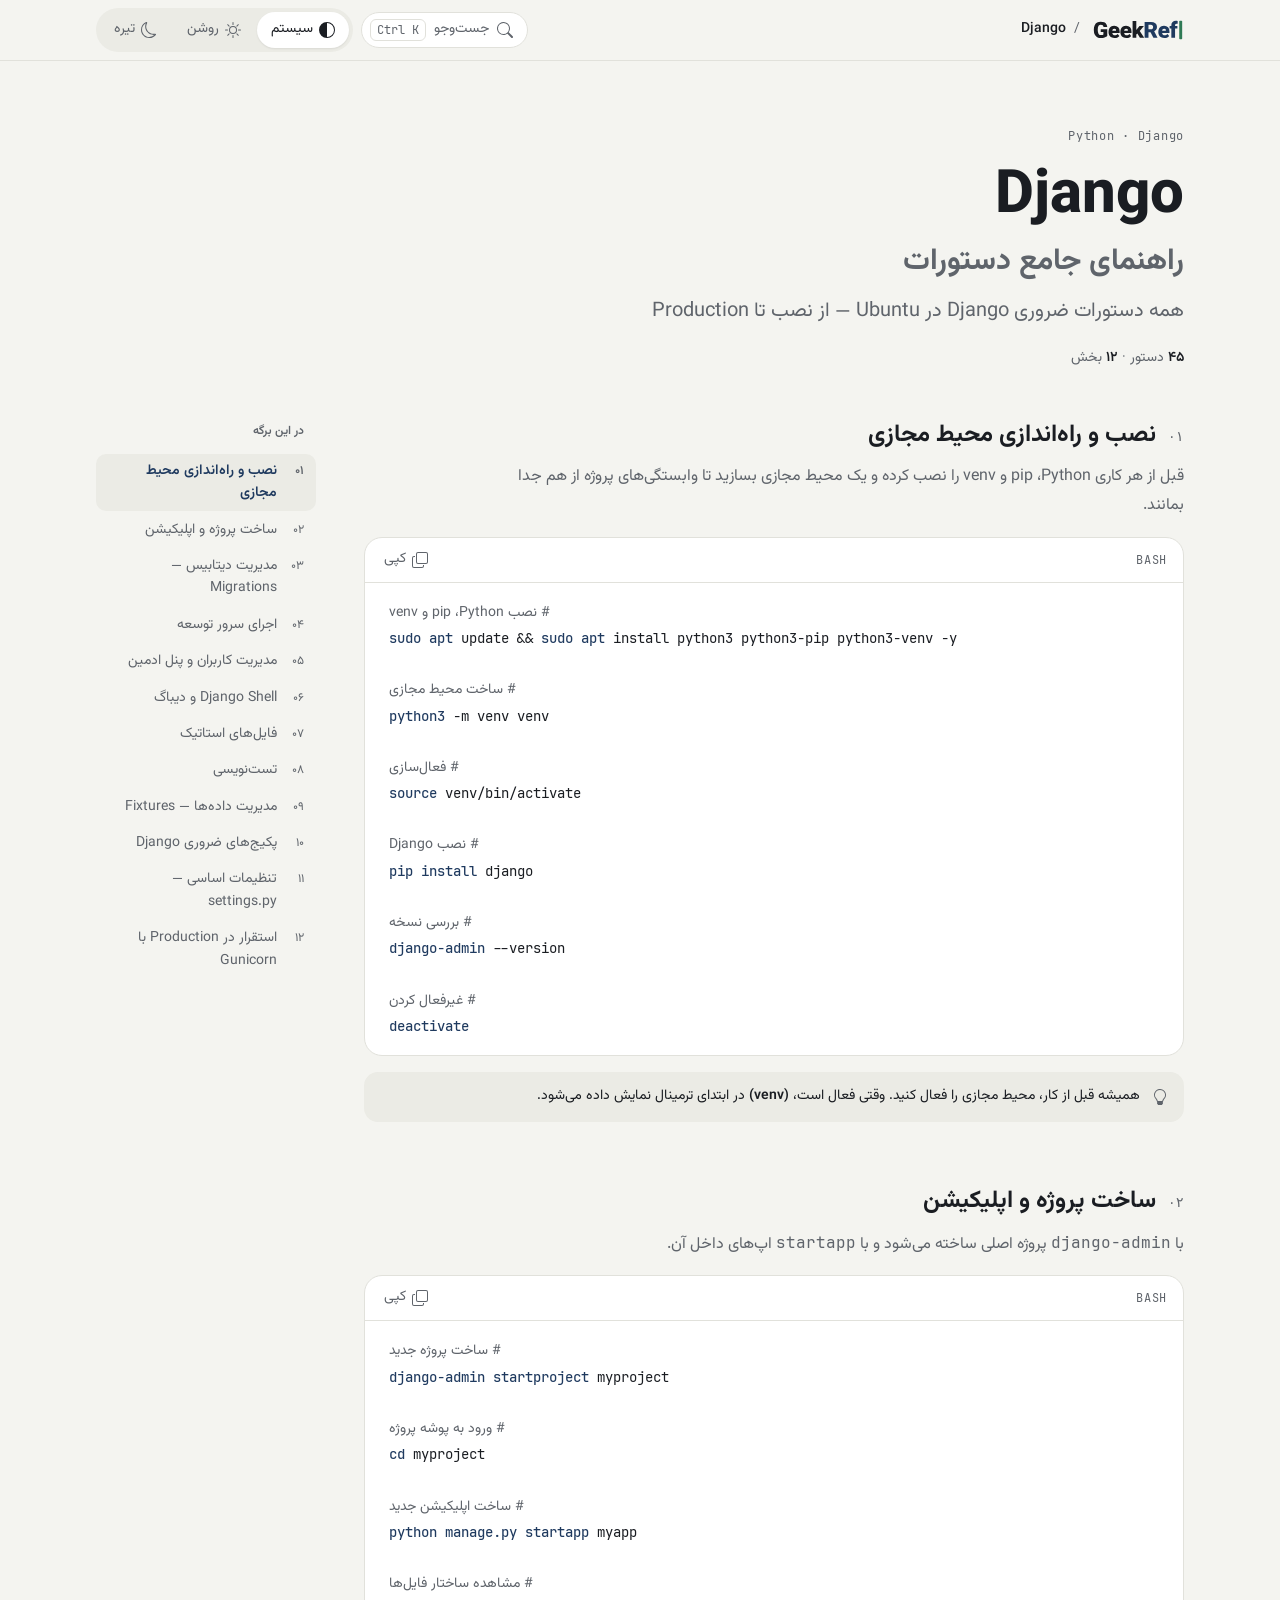
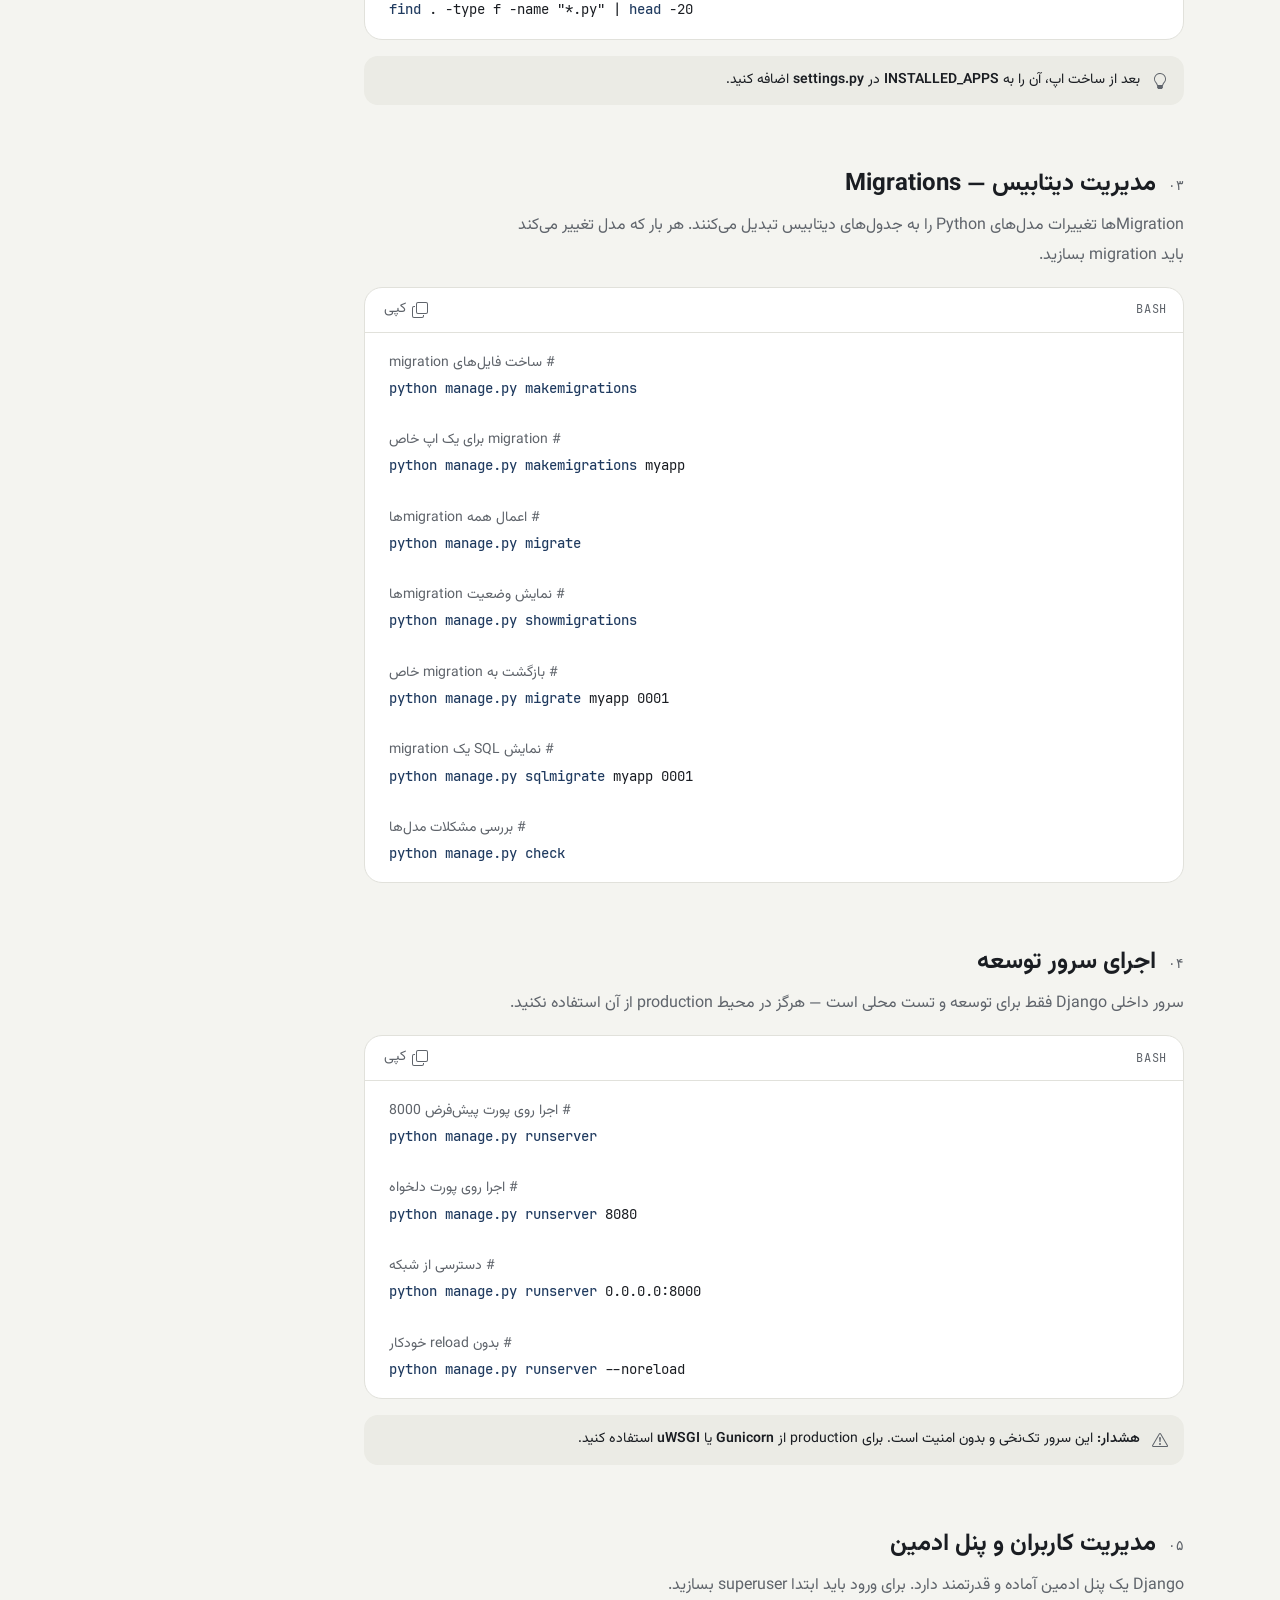
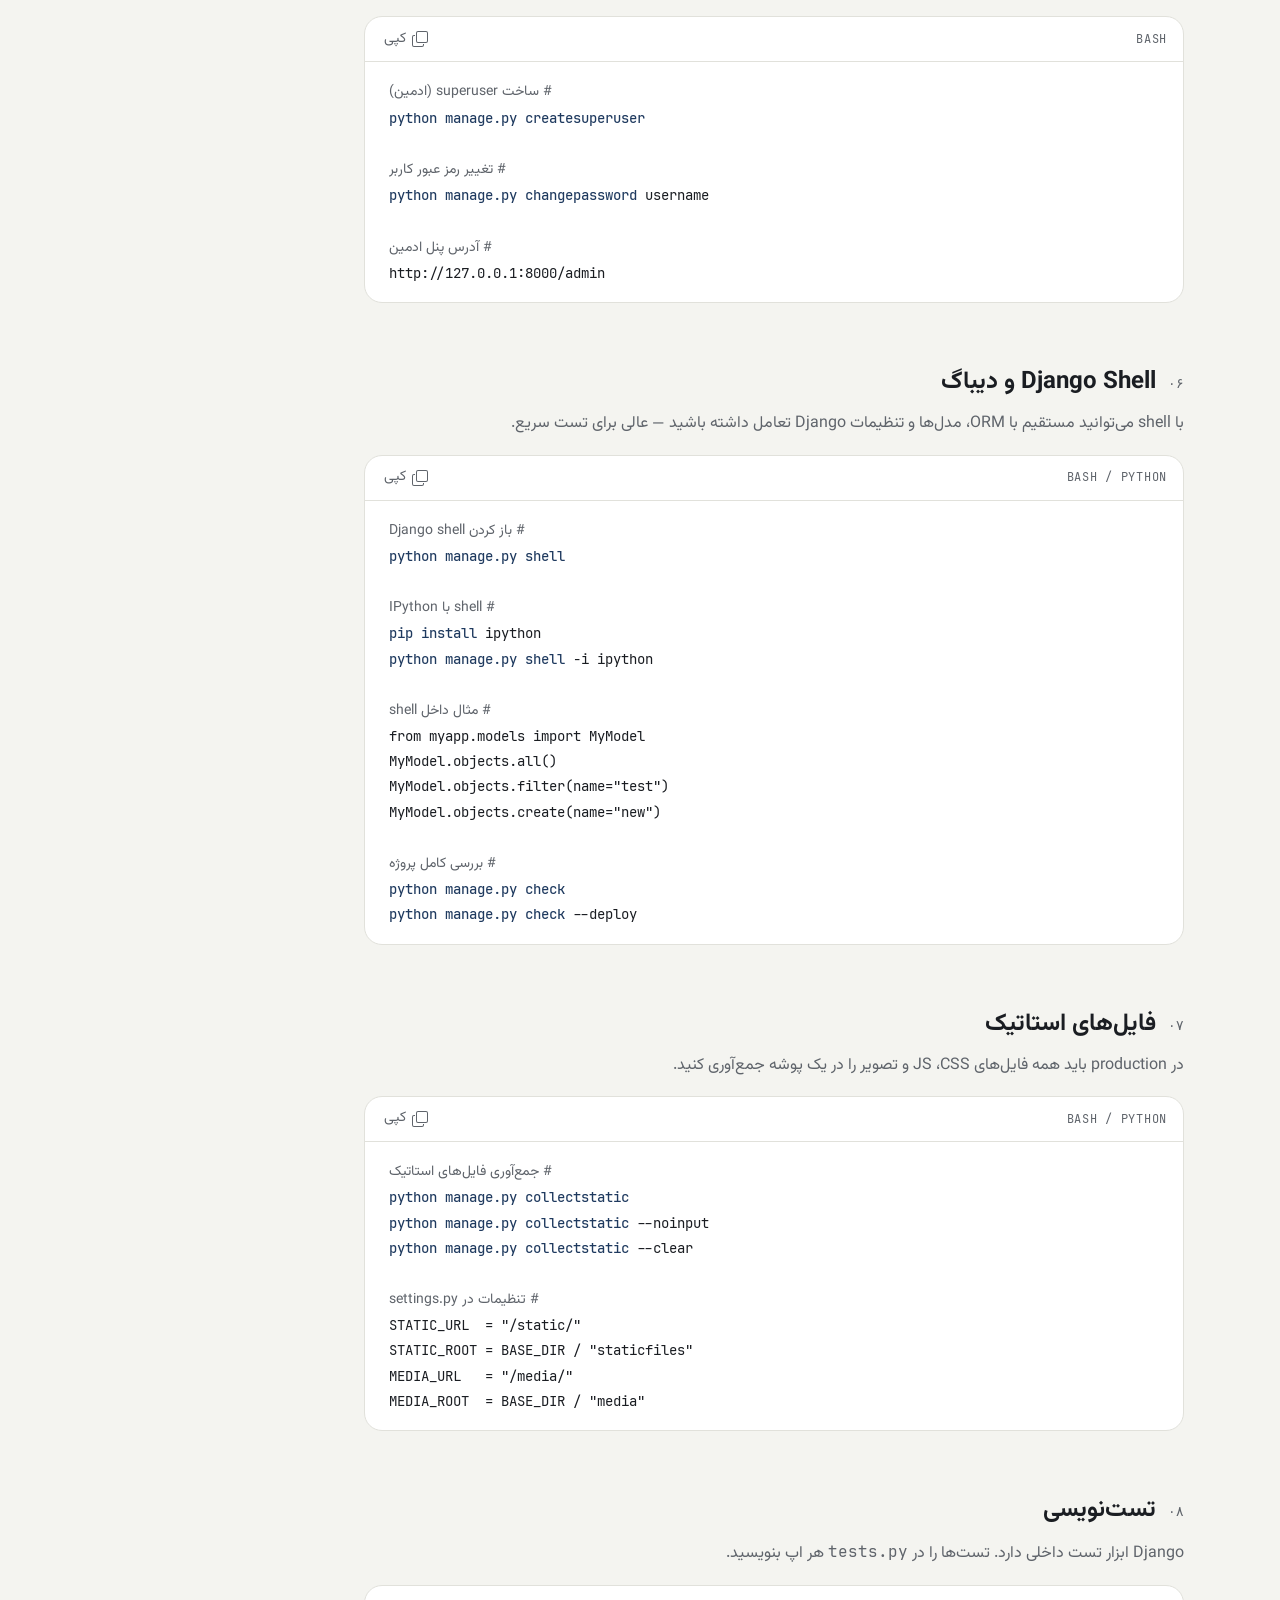
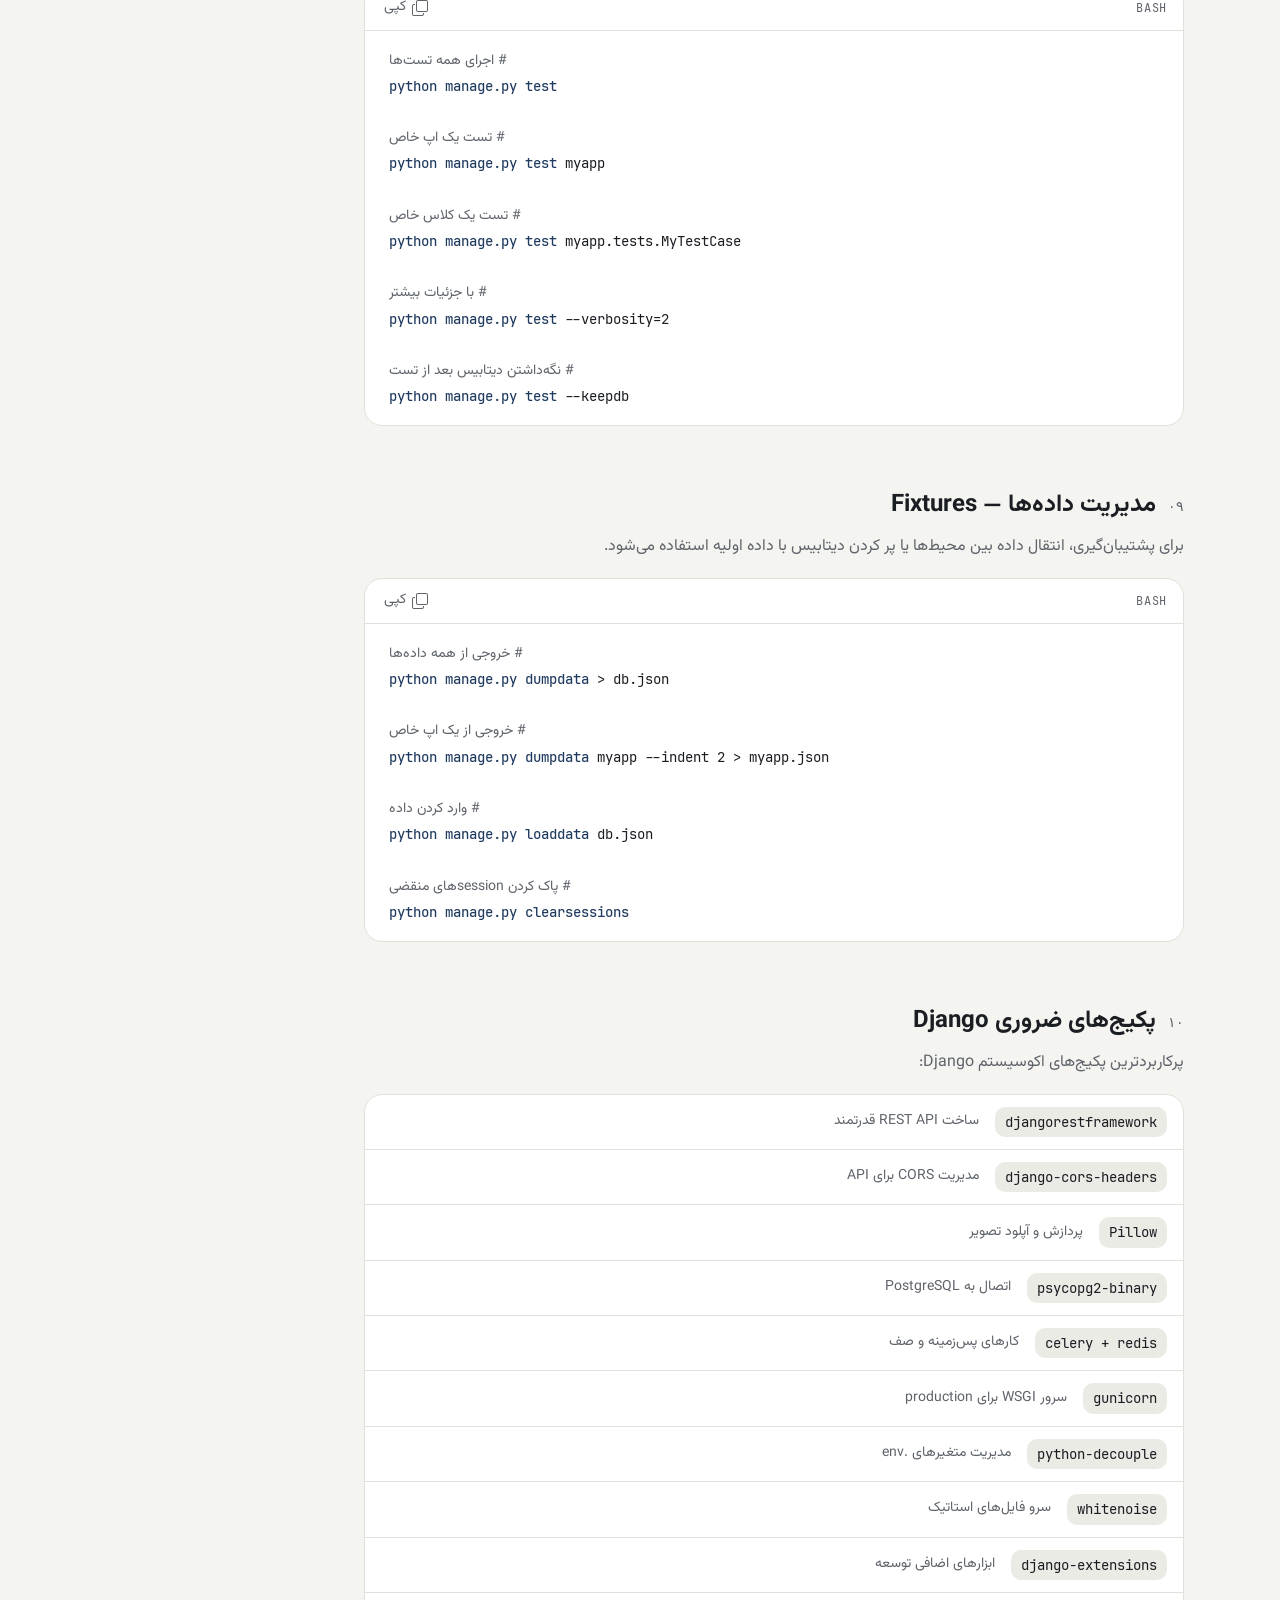
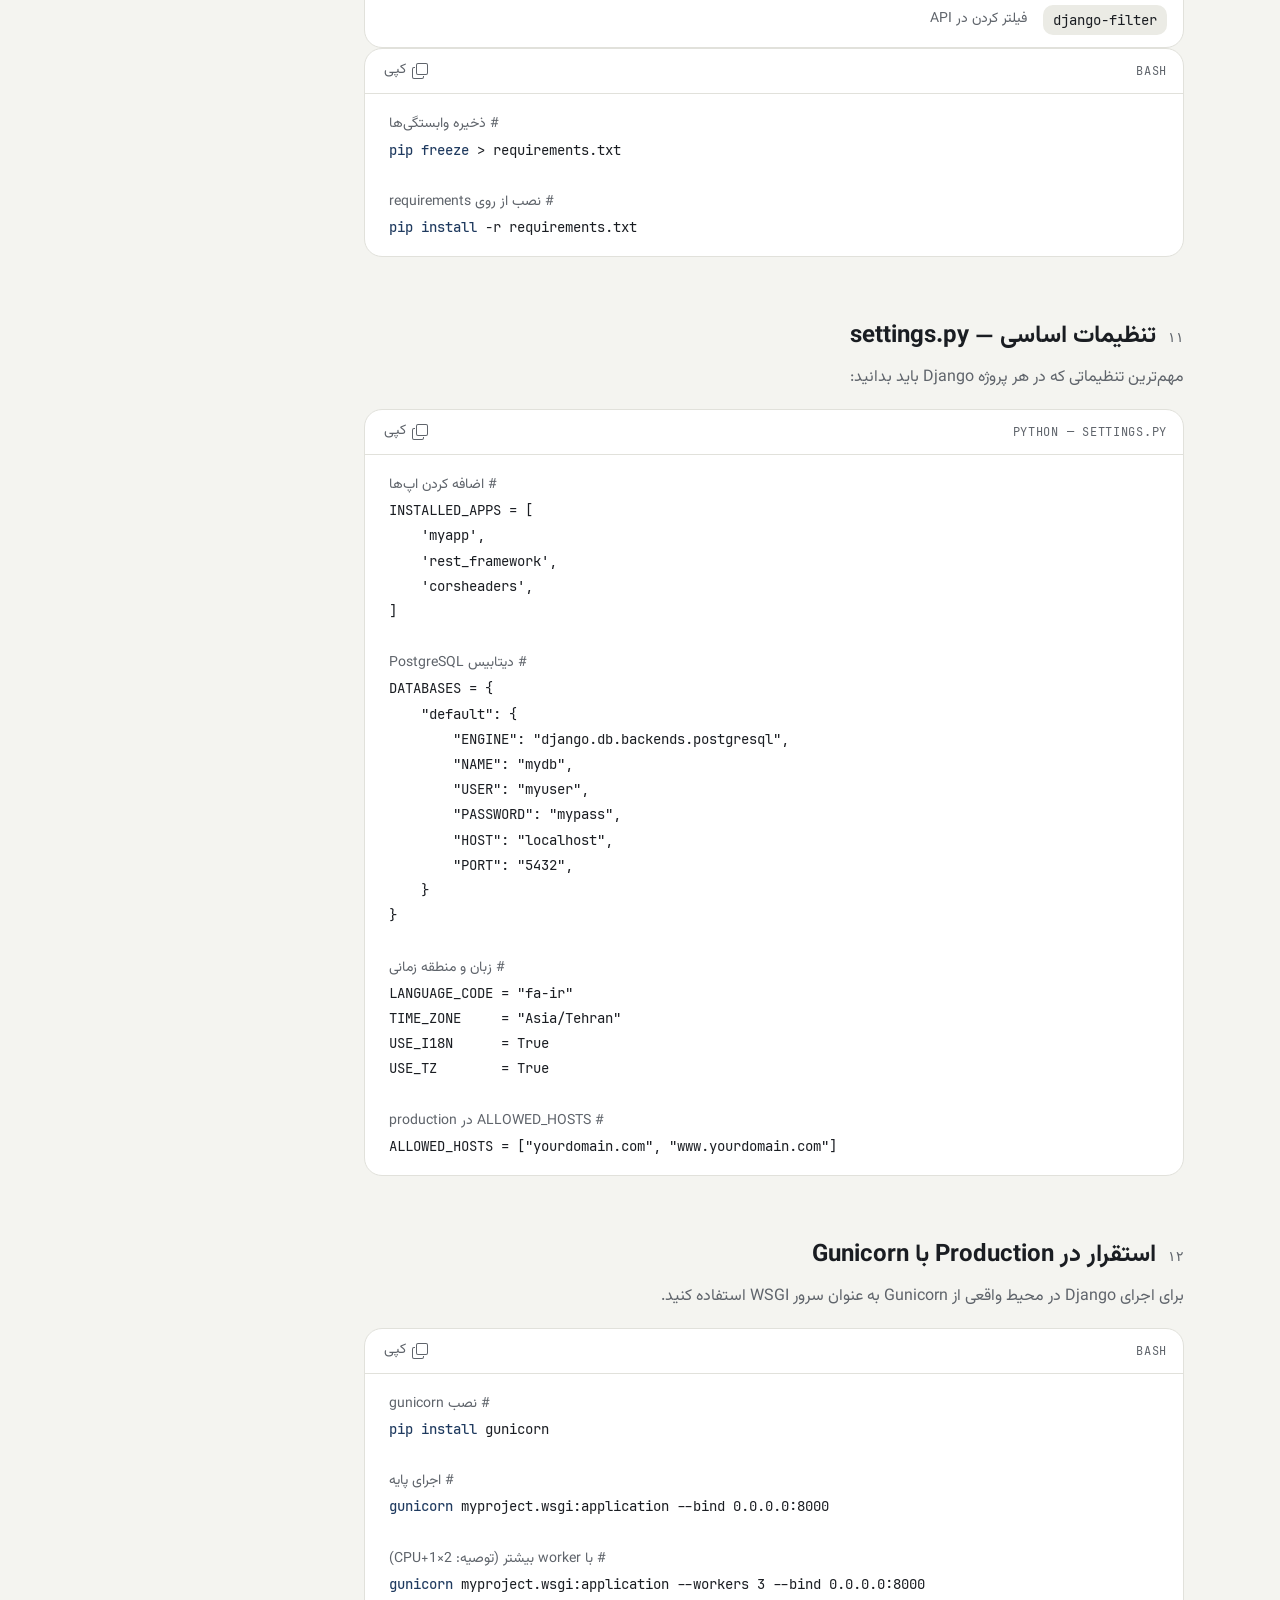
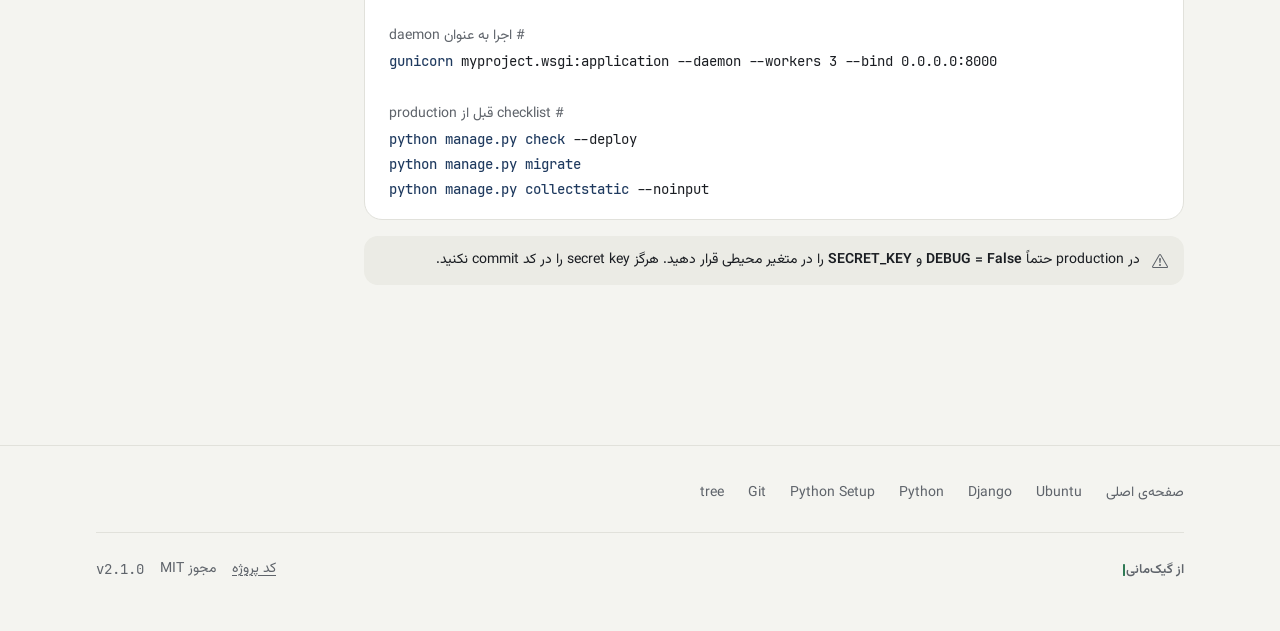
==== commit a5f291c9: "GeekRef v2.1.0: new GeekMani look, search, offline" ====
--- a/cheatsheets/django.html
+++ b/cheatsheets/django.html
@@ -1,503 +1,393 @@
 <!DOCTYPE html>
-
-<html dir="rtl" lang="fa">
+<html lang="fa" dir="rtl">
 <head>
-<script>(function(){var t=localStorage.getItem('gr-theme');if(t==='light')document.documentElement.setAttribute('data-theme','light');})();</script>
-<meta charset="utf-8"/>
-<meta content="width=device-width, initial-scale=1.0" name="viewport"/>
-<title>Django — راهنمای جامع | GeekRef</title>
-<link href="../assets/favicon.svg" rel="icon" type="image/svg+xml"/>
-<meta content="#0d1117" name="theme-color"/>
-<link href="https://fonts.googleapis.com/css2?family=Vazirmatn:wght@300;400;500;600;700;800&amp;family=JetBrains+Mono:wght@400;700&amp;display=swap" rel="stylesheet"/>
-<link href="../css/shared.css" rel="stylesheet"/>
-<style>
-:root {
-  --accent:     #3fb950;
-  --accent-rgb: 63,185,80;
-}
-</style>
+<meta charset="utf-8">
+<meta name="viewport" content="width=device-width, initial-scale=1">
+<script>(function(){try{var t=localStorage.getItem('gr-theme');if(t==='light'||t==='dark')document.documentElement.setAttribute('data-theme',t);}catch(e){}})();</script>
+<title>Django · راهنمای جامع دستورات | GeekRef</title>
+<meta name="description" content="همه دستورات ضروری Django در Ubuntu — از نصب تا Production">
+<meta name="generator" content="GeekRef build 2.1.0 (do not edit; source: data/sheets)">
+<link rel="canonical" href="https://mani-imani.github.io/GeekRef/cheatsheets/django.html">
+<link rel="icon" type="image/svg+xml" sizes="32x32" href="../assets/brand/geekref-icon-32.svg">
+<link rel="icon" type="image/svg+xml" sizes="16x16" href="../assets/brand/geekref-icon-16.svg">
+<link rel="apple-touch-icon" href="../assets/brand/geekref-touch-180.png">
+<link rel="manifest" href="../manifest.webmanifest">
+<meta name="apple-mobile-web-app-title" content="GeekRef">
+<meta name="theme-color" content="#F4F4F0" media="(prefers-color-scheme: light)">
+<meta name="theme-color" content="#0E1217" media="(prefers-color-scheme: dark)">
+<meta property="og:type" content="website">
+<meta property="og:site_name" content="GeekRef">
+<meta property="og:locale" content="fa_IR">
+<meta property="og:title" content="Django · راهنمای جامع دستورات | GeekRef">
+<meta property="og:description" content="همه دستورات ضروری Django در Ubuntu — از نصب تا Production">
+<meta property="og:url" content="https://mani-imani.github.io/GeekRef/cheatsheets/django.html">
+<meta property="og:image" content="https://mani-imani.github.io/GeekRef/assets/og-image.png">
+<meta property="og:image:width" content="1200">
+<meta property="og:image:height" content="630">
+<meta name="twitter:card" content="summary_large_image">
+<link rel="preload" href="../fonts/vazirmatn/Vazirmatn-Regular.woff2" as="font" type="font/woff2" crossorigin>
+<link rel="stylesheet" href="../css/geek.css">
+<link rel="stylesheet" href="../css/geekref.css">
+<script src="../js/geekref.js" defer></script>
 </head>
 <body>
-<nav class="gr-navbar">
-<div class="gr-navbar-left">
-<a class="gr-navbar-back" href="../index.html">
-<svg fill="none" stroke="currentColor" stroke-linecap="round" stroke-linejoin="round" stroke-width="2" viewbox="0 0 24 24"><polyline points="9 18 15 12 9 6"></polyline></svg>
-</a>
-<div class="gr-breadcrumb">
-<a href="../index.html">GeekRef</a>
-<span class="gr-breadcrumb-sep">/</span>
-<span class="gr-breadcrumb-cur">Django</span>
-</div>
-</div>
-<div class="gr-navbar-mid">
-<div class="gr-status">
-<span class="gr-status-dot"></span>
-<span style="font-family:'JetBrains Mono',monospace;font-size:10px;color:var(--text-dimmer)">online</span>
-</div>
-</div>
-<div class="gr-navbar-right">
-<span class="gr-badge">🌿 Django</span>
-<button class="gr-toggle" onclick="grToggleTheme()" title="تغییر تم">☀️</button>
-</div>
-</nav>
-<div class="gr-hero">
-<div class="gr-hero-eyebrow">🐍 Python · Django</div>
-<h1 class=""><em>Django</em> — راهنمای جامع دستورات</h1>
-<p>همه دستورات ضروری Django در Ubuntu — از نصب تا Production</p>
-<div class="gr-hero-stats">
-<div class="gr-stat"><span class="gr-stat-num">۱۲</span><span class="gr-stat-label">بخش</span></div>
-<div class="gr-stat"><span class="gr-stat-num">+۶۰</span><span class="gr-stat-label">دستور</span></div>
-<div class="gr-stat"><span class="gr-stat-num">۱۰۰٪</span><span class="gr-stat-label">فارسی</span></div>
-</div>
-</div>
-<div class="gr-container" style="max-width:1160px">
-<div class="gr-layout">
-
-<div class="gr-main-content">
-
-<!-- 1 -->
-<div class="gr-section" id="s1">
-<div class="gr-section-header">
-<div class="gr-section-icon">🔧</div>
-<div class="gr-section-title">نصب و راه‌اندازی محیط مجازی</div>
-<span class="gr-section-num">۱</span>
-</div>
-<p class="gr-section-desc">قبل از هر کاری Python، pip و venv را نصب کرده و یک محیط مجازی بسازید تا وابستگی‌های پروژه از هم جدا بمانند.</p>
-<div class="gr-code">
-<div class="gr-code-header">
-<span class="gr-dot gr-dot-r"></span><span class="gr-dot gr-dot-y"></span><span class="gr-dot gr-dot-g"></span>
-<span class="gr-code-lang">BASH</span>
-<button class="gr-copy-btn" onclick="grCopyCode(this)">کپی</button>
-</div>
-<pre><span class="lc"># نصب Python، pip و venv</span>
-<span class="fn">sudo apt</span> update &amp;&amp; <span class="fn">sudo apt</span> install <span class="fl">python3 python3-pip python3-venv</span> <span class="fl">-y</span>
+<a class="gr-skip" href="#main">رفتن به محتوا</a>
+<header class="gr-header">
+  <div class="gm-page gr-header-in">
+   <div class="gr-brand-row">
+    <a class="gr-brand" href="../index.html" aria-label="GeekRef، صفحه‌ی اصلی">
+     <img class="gr-wm--light" src="../assets/brand/geekref-wordmark-light.svg" alt="" width="92" height="22">
+     <img class="gr-wm--dark" src="../assets/brand/geekref-wordmark-dark.svg" alt="" width="92" height="22">
+    </a>
+    <nav class="gr-crumb" aria-label="مسیر"><span aria-hidden="true">/</span><span aria-current="page"><bdi>Django</bdi></span></nav>
+   </div>
+   <div class="gr-actions">
+    <button type="button" class="gr-search-btn" data-gr-search aria-label="جست‌وجو در دستورها" aria-keyshortcuts="Control+K Meta+K /"><svg class="gr-ic" viewBox="0 0 16 16" aria-hidden="true" focusable="false"><path d="M11.742 10.344a6.5 6.5 0 1 0-1.397 1.398h-.001q.044.06.098.115l3.85 3.85a1 1 0 0 0 1.415-1.414l-3.85-3.85a1 1 0 0 0-.115-.1zM12 6.5a5.5 5.5 0 1 1-11 0 5.5 5.5 0 0 1 11 0"/></svg><span>جست‌وجو</span><kbd dir="ltr" data-gr-kbd>Ctrl K</kbd></button>
+    <div class="gm-seg gr-theme" role="group" aria-label="پوسته">
+     <button type="button" data-theme-set="system" aria-pressed="true" title="پیروی از سیستم"><svg class="gr-ic" viewBox="0 0 16 16" aria-hidden="true" focusable="false"><path d="M8 15A7 7 0 1 0 8 1zm0 1A8 8 0 1 1 8 0a8 8 0 0 1 0 16"/></svg><span>سیستم</span></button>
+     <button type="button" data-theme-set="light" aria-pressed="false" title="روشن"><svg class="gr-ic" viewBox="0 0 16 16" aria-hidden="true" focusable="false"><path d="M8 11a3 3 0 1 1 0-6 3 3 0 0 1 0 6m0 1a4 4 0 1 0 0-8 4 4 0 0 0 0 8M8 0a.5.5 0 0 1 .5.5v2a.5.5 0 0 1-1 0v-2A.5.5 0 0 1 8 0m0 13a.5.5 0 0 1 .5.5v2a.5.5 0 0 1-1 0v-2A.5.5 0 0 1 8 13m8-5a.5.5 0 0 1-.5.5h-2a.5.5 0 0 1 0-1h2a.5.5 0 0 1 .5.5M3 8a.5.5 0 0 1-.5.5h-2a.5.5 0 0 1 0-1h2A.5.5 0 0 1 3 8m10.657-5.657a.5.5 0 0 1 0 .707l-1.414 1.415a.5.5 0 1 1-.707-.708l1.414-1.414a.5.5 0 0 1 .707 0m-9.193 9.193a.5.5 0 0 1 0 .707L3.05 13.657a.5.5 0 0 1-.707-.707l1.414-1.414a.5.5 0 0 1 .707 0m9.193 2.121a.5.5 0 0 1-.707 0l-1.414-1.414a.5.5 0 0 1 .707-.707l1.414 1.414a.5.5 0 0 1 0 .707M4.464 4.465a.5.5 0 0 1-.707 0L2.343 3.05a.5.5 0 1 1 .707-.707l1.414 1.414a.5.5 0 0 1 0 .708"/></svg><span>روشن</span></button>
+     <button type="button" data-theme-set="dark" aria-pressed="false" title="تیره"><svg class="gr-ic" viewBox="0 0 16 16" aria-hidden="true" focusable="false"><path d="M6 .278a.77.77 0 0 1 .08.858 7.2 7.2 0 0 0-.878 3.46c0 4.021 3.278 7.277 7.318 7.277q.792-.001 1.533-.16a.79.79 0 0 1 .81.316.73.73 0 0 1-.031.893A8.35 8.35 0 0 1 8.344 16C3.734 16 0 12.286 0 7.71 0 4.266 2.114 1.312 5.124.06A.75.75 0 0 1 6 .278M4.858 1.311A7.27 7.27 0 0 0 1.025 7.71c0 4.02 3.279 7.276 7.319 7.276a7.32 7.32 0 0 0 5.205-2.162q-.506.063-1.029.063c-4.61 0-8.343-3.714-8.343-8.29 0-1.167.242-2.278.681-3.286"/></svg><span>تیره</span></button>
+    </div>
+   </div>
+  </div>
+</header>
+<main id="main" class="gm-page">
+ <header class="gr-head">
+  <p class="gr-eyebrow"><span class="gm-mono">Python · Django</span></p>
+  <h1><bdi>Django</bdi><span class="gr-h1-sub">راهنمای جامع دستورات</span></h1>
+  <p class="gr-lede">همه دستورات ضروری <bdi>Django</bdi> در <bdi>Ubuntu</bdi> — از نصب تا <bdi>Production</bdi></p>
+  <p class="gr-meta"><b>۴۵</b> دستور · <b>۱۲</b> بخش</p>
+ </header>
+ <div class="gr-layout">
+  <div class="gr-content">
+  <details class="gr-toc-m">
+   <summary>فهرست این برگه<svg class="gr-ic" viewBox="0 0 16 16" aria-hidden="true" focusable="false"><path fill-rule="evenodd" d="M1.646 4.646a.5.5 0 0 1 .708 0L8 10.293l5.646-5.647a.5.5 0 0 1 .708.708l-6 6a.5.5 0 0 1-.708 0l-6-6a.5.5 0 0 1 0-.708"/></svg></summary>
+   <nav aria-label="فهرست این برگه (موبایل)">
+    <ol>
+     <li><a href="#s1"><span class="gr-toc-num">۰۱</span><span>نصب و راه‌اندازی محیط مجازی</span></a></li>
+     <li><a href="#s2"><span class="gr-toc-num">۰۲</span><span>ساخت پروژه و اپلیکیشن</span></a></li>
+     <li><a href="#s3"><span class="gr-toc-num">۰۳</span><span>مدیریت دیتابیس — <bdi>Migrations</bdi></span></a></li>
+     <li><a href="#s4"><span class="gr-toc-num">۰۴</span><span>اجرای سرور توسعه</span></a></li>
+     <li><a href="#s5"><span class="gr-toc-num">۰۵</span><span>مدیریت کاربران و پنل ادمین</span></a></li>
+     <li><a href="#s6"><span class="gr-toc-num">۰۶</span><span><bdi>Django Shell</bdi> و دیباگ</span></a></li>
+     <li><a href="#s7"><span class="gr-toc-num">۰۷</span><span>فایل‌های استاتیک</span></a></li>
+     <li><a href="#s8"><span class="gr-toc-num">۰۸</span><span>تست‌نویسی</span></a></li>
+     <li><a href="#s9"><span class="gr-toc-num">۰۹</span><span>مدیریت داده‌ها — <bdi>Fixtures</bdi></span></a></li>
+     <li><a href="#s10"><span class="gr-toc-num">۱۰</span><span>پکیج‌های ضروری <bdi>Django</bdi></span></a></li>
+     <li><a href="#s11"><span class="gr-toc-num">۱۱</span><span>تنظیمات اساسی — <bdi>settings.py</bdi></span></a></li>
+     <li><a href="#s12"><span class="gr-toc-num">۱۲</span><span>استقرار در <bdi>Production</bdi> با <bdi>Gunicorn</bdi></span></a></li>
+    </ol>
+   </nav>
+  </details>
+<section class="gr-section" id="s1" aria-labelledby="s1-t">
+  <h2 id="s1-t"><span class="gr-section-num" aria-hidden="true">۰۱</span><span>نصب و راه‌اندازی محیط مجازی</span></h2>
+  <p class="gr-section-desc">قبل از هر کاری <bdi>Python</bdi>، <bdi>pip</bdi> و <bdi>venv</bdi> را نصب کرده و یک محیط مجازی بسازید تا وابستگی‌های پروژه از هم جدا بمانند.</p>
+  <div class="gr-code">
+   <div class="gr-code-head"><span class="gr-code-lang">bash</span><button type="button" class="gr-copy-btn" data-copy-code aria-label="کپی همه‌ی کد این بخش"><svg class="gr-ic" viewBox="0 0 16 16" aria-hidden="true" focusable="false"><path fill-rule="evenodd" d="M4 2a2 2 0 0 1 2-2h8a2 2 0 0 1 2 2v8a2 2 0 0 1-2 2H6a2 2 0 0 1-2-2zm2-1a1 1 0 0 0-1 1v8a1 1 0 0 0 1 1h8a1 1 0 0 0 1-1V2a1 1 0 0 0-1-1zM2 5a1 1 0 0 0-1 1v8a1 1 0 0 0 1 1h8a1 1 0 0 0 1-1v-1h1v1a2 2 0 0 1-2 2H2a2 2 0 0 1-2-2V6a2 2 0 0 1 2-2h1v1z"/></svg><span>کپی</span></button></div>
+   <pre tabindex="0" aria-label="کد bash"><span class="lc"># نصب <bdi>Python</bdi>، <bdi>pip</bdi> و <bdi>venv</bdi></span>
+<span class="gr-line" id="c-sudo-apt-update-sudo-apt-install-python3-python3"><span class="fn">sudo apt</span> update &amp;&amp; <span class="fn">sudo apt</span> install python3 python3-pip python3-venv -y</span>
 
 <span class="lc"># ساخت محیط مجازی</span>
-<span class="fn">python3</span> <span class="fl">-m venv</span> <span class="pm">venv</span>
+<span class="gr-line" id="c-python3-m-venv-venv"><span class="fn">python3</span> -m venv venv</span>
 
 <span class="lc"># فعال‌سازی</span>
-<span class="fn">source</span> venv/bin/activate
-
-<span class="lc"># نصب Django</span>
-<span class="fn">pip install</span> <span class="pm">django</span>
+<span class="gr-line" id="c-source-venv-bin-activate"><span class="fn">source</span> venv/bin/activate</span>
+
+<span class="lc"># نصب <bdi>Django</bdi></span>
+<span class="gr-line" id="c-pip-install-django"><span class="fn">pip install</span> django</span>
 
 <span class="lc"># بررسی نسخه</span>
-<span class="fn">django-admin</span> <span class="fl">--version</span>
+<span class="gr-line" id="c-django-admin-version"><span class="fn">django-admin</span> --version</span>
 
 <span class="lc"># غیرفعال کردن</span>
-<span class="fn">deactivate</span></pre>
-</div>
-<div class="gr-tip"><span class="gr-tip-icon">💡</span><div>همیشه قبل از کار، محیط مجازی را فعال کنید. وقتی فعال است، <strong>(venv)</strong> در ابتدای ترمینال نمایش داده می‌شود.</div></div>
-</div>
-<!-- 2 -->
-<div class="gr-section" id="s2">
-<div class="gr-section-header">
-<div class="gr-section-icon">🏗️</div>
-<div class="gr-section-title">ساخت پروژه و اپلیکیشن</div>
-<span class="gr-section-num">۲</span>
-</div>
-<p class="gr-section-desc">با <code style="color:var(--accent);font-family:'JetBrains Mono',monospace;font-size:12px">django-admin</code> پروژه اصلی ساخته می‌شود و با <code style="color:var(--accent);font-family:'JetBrains Mono',monospace;font-size:12px">startapp</code> اپ‌های داخل آن.</p>
-<div class="gr-code">
-<div class="gr-code-header">
-<span class="gr-dot gr-dot-r"></span><span class="gr-dot gr-dot-y"></span><span class="gr-dot gr-dot-g"></span>
-<span class="gr-code-lang">BASH</span>
-<button class="gr-copy-btn" onclick="grCopyCode(this)">کپی</button>
-</div>
-<pre><span class="lc"># ساخت پروژه جدید</span>
-<span class="fn">django-admin startproject</span> <span class="pm">myproject</span>
+<span class="gr-line" id="c-deactivate"><span class="fn">deactivate</span></span></pre>
+  </div>
+  <div class="gr-tip"><svg class="gr-ic" viewBox="0 0 16 16" aria-hidden="true" focusable="false"><path d="M2 6a6 6 0 1 1 10.174 4.31c-.203.196-.359.4-.453.619l-.762 1.769A.5.5 0 0 1 10.5 13a.5.5 0 0 1 0 1 .5.5 0 0 1 0 1l-.224.447a1 1 0 0 1-.894.553H6.618a1 1 0 0 1-.894-.553L5.5 15a.5.5 0 0 1 0-1 .5.5 0 0 1 0-1 .5.5 0 0 1-.46-.302l-.761-1.77a2 2 0 0 0-.453-.618A5.98 5.98 0 0 1 2 6m6-5a5 5 0 0 0-3.479 8.592c.263.254.514.564.676.941L5.83 12h4.342l.632-1.467c.162-.377.413-.687.676-.941A5 5 0 0 0 8 1"/></svg><p>همیشه قبل از کار، محیط مجازی را فعال کنید. وقتی فعال است، <strong><bdi>(venv)</bdi></strong> در ابتدای ترمینال نمایش داده می‌شود.</p></div>
+</section>
+<section class="gr-section" id="s2" aria-labelledby="s2-t">
+  <h2 id="s2-t"><span class="gr-section-num" aria-hidden="true">۰۲</span><span>ساخت پروژه و اپلیکیشن</span></h2>
+  <p class="gr-section-desc">با <code dir="ltr">django-admin</code> پروژه اصلی ساخته می‌شود و با <code dir="ltr">startapp</code> اپ‌های داخل آن.</p>
+  <div class="gr-code">
+   <div class="gr-code-head"><span class="gr-code-lang">bash</span><button type="button" class="gr-copy-btn" data-copy-code aria-label="کپی همه‌ی کد این بخش"><svg class="gr-ic" viewBox="0 0 16 16" aria-hidden="true" focusable="false"><path fill-rule="evenodd" d="M4 2a2 2 0 0 1 2-2h8a2 2 0 0 1 2 2v8a2 2 0 0 1-2 2H6a2 2 0 0 1-2-2zm2-1a1 1 0 0 0-1 1v8a1 1 0 0 0 1 1h8a1 1 0 0 0 1-1V2a1 1 0 0 0-1-1zM2 5a1 1 0 0 0-1 1v8a1 1 0 0 0 1 1h8a1 1 0 0 0 1-1v-1h1v1a2 2 0 0 1-2 2H2a2 2 0 0 1-2-2V6a2 2 0 0 1 2-2h1v1z"/></svg><span>کپی</span></button></div>
+   <pre tabindex="0" aria-label="کد bash"><span class="lc"># ساخت پروژه جدید</span>
+<span class="gr-line" id="c-django-admin-startproject-myproject"><span class="fn">django-admin startproject</span> myproject</span>
 
 <span class="lc"># ورود به پوشه پروژه</span>
-<span class="fn">cd</span> myproject
+<span class="gr-line" id="c-cd-myproject"><span class="fn">cd</span> myproject</span>
 
 <span class="lc"># ساخت اپلیکیشن جدید</span>
-<span class="fn">python manage.py startapp</span> <span class="pm">myapp</span>
+<span class="gr-line" id="c-python-manage-py-startapp-myapp"><span class="fn">python manage.py startapp</span> myapp</span>
 
 <span class="lc"># مشاهده ساختار فایل‌ها</span>
-<span class="fn">find</span> . <span class="fl">-type</span> f <span class="fl">-name</span> <span class="st">"*.py"</span> | <span class="fn">head</span> <span class="fl">-20</span></pre>
-</div>
-<div class="gr-tip"><span class="gr-tip-icon">📁</span><div>بعد از ساخت اپ، آن را به <strong>INSTALLED_APPS</strong> در <strong>settings.py</strong> اضافه کنید.</div></div>
-</div>
-<!-- 3 -->
-<div class="gr-section" id="s3">
-<div class="gr-section-header">
-<div class="gr-section-icon">🗄️</div>
-<div class="gr-section-title">مدیریت دیتابیس — Migrations</div>
-<span class="gr-section-num">۳</span>
-</div>
-<p class="gr-section-desc">Migration‌ها تغییرات مدل‌های Python را به جدول‌های دیتابیس تبدیل می‌کنند. هر بار که مدل تغییر می‌کند باید migration بسازید.</p>
-<div class="gr-code">
-<div class="gr-code-header">
-<span class="gr-dot gr-dot-r"></span><span class="gr-dot gr-dot-y"></span><span class="gr-dot gr-dot-g"></span>
-<span class="gr-code-lang">BASH</span>
-<button class="gr-copy-btn" onclick="grCopyCode(this)">کپی</button>
-</div>
-<pre><span class="lc"># ساخت فایل‌های migration</span>
-<span class="fn">python manage.py makemigrations</span>
-
-<span class="lc"># migration برای یک اپ خاص</span>
-<span class="fn">python manage.py makemigrations</span> <span class="pm">myapp</span>
-
-<span class="lc"># اعمال همه migration‌ها</span>
-<span class="fn">python manage.py migrate</span>
-
-<span class="lc"># نمایش وضعیت migration‌ها</span>
-<span class="fn">python manage.py showmigrations</span>
-
-<span class="lc"># بازگشت به migration خاص</span>
-<span class="fn">python manage.py migrate</span> <span class="pm">myapp 0001</span>
-
-<span class="lc"># نمایش SQL یک migration</span>
-<span class="fn">python manage.py sqlmigrate</span> <span class="pm">myapp 0001</span>
+<span class="gr-line" id="c-find-type-f-name-py-head-20"><span class="fn">find</span> . -type f -name "*.py" | <span class="fn">head</span> -20</span></pre>
+  </div>
+  <div class="gr-tip"><svg class="gr-ic" viewBox="0 0 16 16" aria-hidden="true" focusable="false"><path d="M2 6a6 6 0 1 1 10.174 4.31c-.203.196-.359.4-.453.619l-.762 1.769A.5.5 0 0 1 10.5 13a.5.5 0 0 1 0 1 .5.5 0 0 1 0 1l-.224.447a1 1 0 0 1-.894.553H6.618a1 1 0 0 1-.894-.553L5.5 15a.5.5 0 0 1 0-1 .5.5 0 0 1 0-1 .5.5 0 0 1-.46-.302l-.761-1.77a2 2 0 0 0-.453-.618A5.98 5.98 0 0 1 2 6m6-5a5 5 0 0 0-3.479 8.592c.263.254.514.564.676.941L5.83 12h4.342l.632-1.467c.162-.377.413-.687.676-.941A5 5 0 0 0 8 1"/></svg><p>بعد از ساخت اپ، آن را به <strong><bdi>INSTALLED_APPS</bdi></strong> در <strong><bdi>settings.py</bdi></strong> اضافه کنید.</p></div>
+</section>
+<section class="gr-section" id="s3" aria-labelledby="s3-t">
+  <h2 id="s3-t"><span class="gr-section-num" aria-hidden="true">۰۳</span><span>مدیریت دیتابیس — <bdi>Migrations</bdi></span></h2>
+  <p class="gr-section-desc"><bdi>Migration</bdi>‌ها تغییرات مدل‌های <bdi>Python</bdi> را به جدول‌های دیتابیس تبدیل می‌کنند. هر بار که مدل تغییر می‌کند باید <bdi>migration</bdi> بسازید.</p>
+  <div class="gr-code">
+   <div class="gr-code-head"><span class="gr-code-lang">bash</span><button type="button" class="gr-copy-btn" data-copy-code aria-label="کپی همه‌ی کد این بخش"><svg class="gr-ic" viewBox="0 0 16 16" aria-hidden="true" focusable="false"><path fill-rule="evenodd" d="M4 2a2 2 0 0 1 2-2h8a2 2 0 0 1 2 2v8a2 2 0 0 1-2 2H6a2 2 0 0 1-2-2zm2-1a1 1 0 0 0-1 1v8a1 1 0 0 0 1 1h8a1 1 0 0 0 1-1V2a1 1 0 0 0-1-1zM2 5a1 1 0 0 0-1 1v8a1 1 0 0 0 1 1h8a1 1 0 0 0 1-1v-1h1v1a2 2 0 0 1-2 2H2a2 2 0 0 1-2-2V6a2 2 0 0 1 2-2h1v1z"/></svg><span>کپی</span></button></div>
+   <pre tabindex="0" aria-label="کد bash"><span class="lc"># ساخت فایل‌های <bdi>migration</bdi></span>
+<span class="gr-line" id="c-python-manage-py-makemigrations"><span class="fn">python manage.py makemigrations</span></span>
+
+<span class="lc"># <bdi>migration</bdi> برای یک اپ خاص</span>
+<span class="gr-line" id="c-python-manage-py-makemigrations-myapp"><span class="fn">python manage.py makemigrations</span> myapp</span>
+
+<span class="lc"># اعمال همه <bdi>migration</bdi>‌ها</span>
+<span class="gr-line" id="c-python-manage-py-migrate"><span class="fn">python manage.py migrate</span></span>
+
+<span class="lc"># نمایش وضعیت <bdi>migration</bdi>‌ها</span>
+<span class="gr-line" id="c-python-manage-py-showmigrations"><span class="fn">python manage.py showmigrations</span></span>
+
+<span class="lc"># بازگشت به <bdi>migration</bdi> خاص</span>
+<span class="gr-line" id="c-python-manage-py-migrate-myapp-0001"><span class="fn">python manage.py migrate</span> myapp 0001</span>
+
+<span class="lc"># نمایش <bdi>SQL</bdi> یک <bdi>migration</bdi></span>
+<span class="gr-line" id="c-python-manage-py-sqlmigrate-myapp-0001"><span class="fn">python manage.py sqlmigrate</span> myapp 0001</span>
 
 <span class="lc"># بررسی مشکلات مدل‌ها</span>
-<span class="fn">python manage.py check</span></pre>
-</div>
-</div>
-<!-- 4 -->
-<div class="gr-section" id="s4">
-<div class="gr-section-header">
-<div class="gr-section-icon">🚀</div>
-<div class="gr-section-title">اجرای سرور توسعه</div>
-<span class="gr-section-num">۴</span>
-</div>
-<p class="gr-section-desc">سرور داخلی Django فقط برای توسعه و تست محلی است — هرگز در محیط production از آن استفاده نکنید.</p>
-<div class="gr-code">
-<div class="gr-code-header">
-<span class="gr-dot gr-dot-r"></span><span class="gr-dot gr-dot-y"></span><span class="gr-dot gr-dot-g"></span>
-<span class="gr-code-lang">BASH</span>
-<button class="gr-copy-btn" onclick="grCopyCode(this)">کپی</button>
-</div>
-<pre><span class="lc"># اجرا روی پورت پیش‌فرض 8000</span>
-<span class="fn">python manage.py runserver</span>
+<span class="gr-line" id="c-python-manage-py-check"><span class="fn">python manage.py check</span></span></pre>
+  </div>
+</section>
+<section class="gr-section" id="s4" aria-labelledby="s4-t">
+  <h2 id="s4-t"><span class="gr-section-num" aria-hidden="true">۰۴</span><span>اجرای سرور توسعه</span></h2>
+  <p class="gr-section-desc">سرور داخلی <bdi>Django</bdi> فقط برای توسعه و تست محلی است — هرگز در محیط <bdi>production</bdi> از آن استفاده نکنید.</p>
+  <div class="gr-code">
+   <div class="gr-code-head"><span class="gr-code-lang">bash</span><button type="button" class="gr-copy-btn" data-copy-code aria-label="کپی همه‌ی کد این بخش"><svg class="gr-ic" viewBox="0 0 16 16" aria-hidden="true" focusable="false"><path fill-rule="evenodd" d="M4 2a2 2 0 0 1 2-2h8a2 2 0 0 1 2 2v8a2 2 0 0 1-2 2H6a2 2 0 0 1-2-2zm2-1a1 1 0 0 0-1 1v8a1 1 0 0 0 1 1h8a1 1 0 0 0 1-1V2a1 1 0 0 0-1-1zM2 5a1 1 0 0 0-1 1v8a1 1 0 0 0 1 1h8a1 1 0 0 0 1-1v-1h1v1a2 2 0 0 1-2 2H2a2 2 0 0 1-2-2V6a2 2 0 0 1 2-2h1v1z"/></svg><span>کپی</span></button></div>
+   <pre tabindex="0" aria-label="کد bash"><span class="lc"># اجرا روی پورت پیش‌فرض 8000</span>
+<span class="gr-line" id="c-python-manage-py-runserver"><span class="fn">python manage.py runserver</span></span>
 
 <span class="lc"># اجرا روی پورت دلخواه</span>
-<span class="fn">python manage.py runserver</span> <span class="pm">8080</span>
+<span class="gr-line" id="c-python-manage-py-runserver-8080"><span class="fn">python manage.py runserver</span> 8080</span>
 
 <span class="lc"># دسترسی از شبکه</span>
-<span class="fn">python manage.py runserver</span> <span class="pm">0.0.0.0:8000</span>
-
-<span class="lc"># بدون reload خودکار</span>
-<span class="fn">python manage.py runserver</span> <span class="fl">--noreload</span></pre>
-</div>
-<div class="gr-tip gr-warn"><span class="gr-tip-icon">⚠️</span><div><strong>هشدار:</strong> این سرور تک‌نخی و بدون امنیت است. برای production از <strong>Gunicorn</strong> یا <strong>uWSGI</strong> استفاده کنید.</div></div>
-</div>
-<!-- 5 -->
-<div class="gr-section" id="s5">
-<div class="gr-section-header">
-<div class="gr-section-icon">👤</div>
-<div class="gr-section-title">مدیریت کاربران و پنل ادمین</div>
-<span class="gr-section-num">۵</span>
-</div>
-<p class="gr-section-desc">Django یک پنل ادمین آماده و قدرتمند دارد. برای ورود باید ابتدا superuser بسازید.</p>
-<div class="gr-code">
-<div class="gr-code-header">
-<span class="gr-dot gr-dot-r"></span><span class="gr-dot gr-dot-y"></span><span class="gr-dot gr-dot-g"></span>
-<span class="gr-code-lang">BASH</span>
-<button class="gr-copy-btn" onclick="grCopyCode(this)">کپی</button>
-</div>
-<pre><span class="lc"># ساخت superuser (ادمین)</span>
-<span class="fn">python manage.py createsuperuser</span>
+<span class="gr-line" id="c-python-manage-py-runserver-0-0-0-0-8000"><span class="fn">python manage.py runserver</span> 0.0.0.0:8000</span>
+
+<span class="lc"># بدون <bdi>reload</bdi> خودکار</span>
+<span class="gr-line" id="c-python-manage-py-runserver-noreload"><span class="fn">python manage.py runserver</span> --noreload</span></pre>
+  </div>
+  <div class="gr-tip gr-tip--warn"><svg class="gr-ic" viewBox="0 0 16 16" aria-hidden="true" focusable="false"><path d="M7.938 2.016A.13.13 0 0 1 8.002 2a.13.13 0 0 1 .063.016.15.15 0 0 1 .054.057l6.857 11.667c.036.06.035.124.002.183a.2.2 0 0 1-.054.06.1.1 0 0 1-.066.017H1.146a.1.1 0 0 1-.066-.017.2.2 0 0 1-.054-.06.18.18 0 0 1 .002-.183L7.884 2.073a.15.15 0 0 1 .054-.057m1.044-.45a1.13 1.13 0 0 0-1.96 0L.165 13.233c-.457.778.091 1.767.98 1.767h13.713c.889 0 1.438-.99.98-1.767z"/><path d="M7.002 12a1 1 0 1 1 2 0 1 1 0 0 1-2 0M7.1 5.995a.905.905 0 1 1 1.8 0l-.35 3.507a.552.552 0 0 1-1.1 0z"/></svg><p><strong>هشدار:</strong> این سرور تک‌نخی و بدون امنیت است. برای <bdi>production</bdi> از <strong><bdi>Gunicorn</bdi></strong> یا <strong><bdi>uWSGI</bdi></strong> استفاده کنید.</p></div>
+</section>
+<section class="gr-section" id="s5" aria-labelledby="s5-t">
+  <h2 id="s5-t"><span class="gr-section-num" aria-hidden="true">۰۵</span><span>مدیریت کاربران و پنل ادمین</span></h2>
+  <p class="gr-section-desc"><bdi>Django</bdi> یک پنل ادمین آماده و قدرتمند دارد. برای ورود باید ابتدا <bdi>superuser</bdi> بسازید.</p>
+  <div class="gr-code">
+   <div class="gr-code-head"><span class="gr-code-lang">bash</span><button type="button" class="gr-copy-btn" data-copy-code aria-label="کپی همه‌ی کد این بخش"><svg class="gr-ic" viewBox="0 0 16 16" aria-hidden="true" focusable="false"><path fill-rule="evenodd" d="M4 2a2 2 0 0 1 2-2h8a2 2 0 0 1 2 2v8a2 2 0 0 1-2 2H6a2 2 0 0 1-2-2zm2-1a1 1 0 0 0-1 1v8a1 1 0 0 0 1 1h8a1 1 0 0 0 1-1V2a1 1 0 0 0-1-1zM2 5a1 1 0 0 0-1 1v8a1 1 0 0 0 1 1h8a1 1 0 0 0 1-1v-1h1v1a2 2 0 0 1-2 2H2a2 2 0 0 1-2-2V6a2 2 0 0 1 2-2h1v1z"/></svg><span>کپی</span></button></div>
+   <pre tabindex="0" aria-label="کد bash"><span class="lc"># ساخت <bdi>superuser</bdi> (ادمین)</span>
+<span class="gr-line" id="c-python-manage-py-createsuperuser"><span class="fn">python manage.py createsuperuser</span></span>
 
 <span class="lc"># تغییر رمز عبور کاربر</span>
-<span class="fn">python manage.py changepassword</span> <span class="pm">username</span>
+<span class="gr-line" id="c-python-manage-py-changepassword-username"><span class="fn">python manage.py changepassword</span> username</span>
 
 <span class="lc"># آدرس پنل ادمین</span>
-<span class="st">http://127.0.0.1:8000/admin</span></pre>
-</div>
-</div>
-<!-- 6 -->
-<div class="gr-section" id="s6">
-<div class="gr-section-header">
-<div class="gr-section-icon">🐚</div>
-<div class="gr-section-title">Django Shell و دیباگ</div>
-<span class="gr-section-num">۶</span>
-</div>
-<p class="gr-section-desc">با shell می‌توانید مستقیم با ORM، مدل‌ها و تنظیمات Django تعامل داشته باشید — عالی برای تست سریع.</p>
-<div class="gr-code">
-<div class="gr-code-header">
-<span class="gr-dot gr-dot-r"></span><span class="gr-dot gr-dot-y"></span><span class="gr-dot gr-dot-g"></span>
-<span class="gr-code-lang">BASH / PYTHON</span>
-<button class="gr-copy-btn" onclick="grCopyCode(this)">کپی</button>
-</div>
-<pre><span class="lc"># باز کردن Django shell</span>
-<span class="fn">python manage.py shell</span>
-
-<span class="lc"># shell با IPython</span>
-<span class="fn">pip install</span> <span class="pm">ipython</span>
-<span class="fn">python manage.py shell</span> <span class="fl">-i ipython</span>
-
-<span class="lc"># مثال داخل shell</span>
-<span class="kw">from</span> myapp.models <span class="kw">import</span> MyModel
-MyModel.<span class="fn">objects</span>.all()
-MyModel.<span class="fn">objects</span>.filter(<span class="pm">name=</span><span class="st">"test"</span>)
-MyModel.<span class="fn">objects</span>.create(<span class="pm">name=</span><span class="st">"new"</span>)
+http://127.0.0.1:8000/admin</pre>
+  </div>
+</section>
+<section class="gr-section" id="s6" aria-labelledby="s6-t">
+  <h2 id="s6-t"><span class="gr-section-num" aria-hidden="true">۰۶</span><span><bdi>Django Shell</bdi> و دیباگ</span></h2>
+  <p class="gr-section-desc">با <bdi>shell</bdi> می‌توانید مستقیم با <bdi>ORM</bdi>، مدل‌ها و تنظیمات <bdi>Django</bdi> تعامل داشته باشید — عالی برای تست سریع.</p>
+  <div class="gr-code">
+   <div class="gr-code-head"><span class="gr-code-lang">bash / python</span><button type="button" class="gr-copy-btn" data-copy-code aria-label="کپی همه‌ی کد این بخش"><svg class="gr-ic" viewBox="0 0 16 16" aria-hidden="true" focusable="false"><path fill-rule="evenodd" d="M4 2a2 2 0 0 1 2-2h8a2 2 0 0 1 2 2v8a2 2 0 0 1-2 2H6a2 2 0 0 1-2-2zm2-1a1 1 0 0 0-1 1v8a1 1 0 0 0 1 1h8a1 1 0 0 0 1-1V2a1 1 0 0 0-1-1zM2 5a1 1 0 0 0-1 1v8a1 1 0 0 0 1 1h8a1 1 0 0 0 1-1v-1h1v1a2 2 0 0 1-2 2H2a2 2 0 0 1-2-2V6a2 2 0 0 1 2-2h1v1z"/></svg><span>کپی</span></button></div>
+   <pre tabindex="0" aria-label="کد bash / python"><span class="lc"># باز کردن <bdi>Django shell</bdi></span>
+<span class="gr-line" id="c-python-manage-py-shell"><span class="fn">python manage.py shell</span></span>
+
+<span class="lc"># <bdi>shell</bdi> با <bdi>IPython</bdi></span>
+<span class="gr-line" id="c-pip-install-ipython"><span class="fn">pip install</span> ipython</span>
+<span class="gr-line" id="c-python-manage-py-shell-i-ipython"><span class="fn">python manage.py shell</span> -i ipython</span>
+
+<span class="lc"># مثال داخل <bdi>shell</bdi></span>
+from myapp.models import MyModel
+MyModel.objects.all()
+MyModel.objects.filter(name="test")
+MyModel.objects.create(name="new")
 
 <span class="lc"># بررسی کامل پروژه</span>
-<span class="fn">python manage.py check</span>
-<span class="fn">python manage.py check</span> <span class="fl">--deploy</span></pre>
-</div>
-</div>
-<!-- 7 -->
-<div class="gr-section" id="s7">
-<div class="gr-section-header">
-<div class="gr-section-icon">📁</div>
-<div class="gr-section-title">فایل‌های استاتیک</div>
-<span class="gr-section-num">۷</span>
-</div>
-<p class="gr-section-desc">در production باید همه فایل‌های CSS، JS و تصویر را در یک پوشه جمع‌آوری کنید.</p>
-<div class="gr-code">
-<div class="gr-code-header">
-<span class="gr-dot gr-dot-r"></span><span class="gr-dot gr-dot-y"></span><span class="gr-dot gr-dot-g"></span>
-<span class="gr-code-lang">BASH / PYTHON</span>
-<button class="gr-copy-btn" onclick="grCopyCode(this)">کپی</button>
-</div>
-<pre><span class="lc"># جمع‌آوری فایل‌های استاتیک</span>
-<span class="fn">python manage.py collectstatic</span>
-<span class="fn">python manage.py collectstatic</span> <span class="fl">--noinput</span>
-<span class="fn">python manage.py collectstatic</span> <span class="fl">--clear</span>
-
-<span class="lc"># تنظیمات در settings.py</span>
-STATIC_URL  = <span class="st">"/static/"</span>
-STATIC_ROOT = BASE_DIR / <span class="st">"staticfiles"</span>
-MEDIA_URL   = <span class="st">"/media/"</span>
-MEDIA_ROOT  = BASE_DIR / <span class="st">"media"</span></pre>
-</div>
-</div>
-<!-- 8 -->
-<div class="gr-section" id="s8">
-<div class="gr-section-header">
-<div class="gr-section-icon">🧪</div>
-<div class="gr-section-title">تست‌نویسی</div>
-<span class="gr-section-num">۸</span>
-</div>
-<p class="gr-section-desc">Django ابزار تست داخلی دارد. تست‌ها را در <code style="color:var(--accent);font-family:'JetBrains Mono',monospace;font-size:12px">tests.py</code> هر اپ بنویسید.</p>
-<div class="gr-code">
-<div class="gr-code-header">
-<span class="gr-dot gr-dot-r"></span><span class="gr-dot gr-dot-y"></span><span class="gr-dot gr-dot-g"></span>
-<span class="gr-code-lang">BASH</span>
-<button class="gr-copy-btn" onclick="grCopyCode(this)">کپی</button>
-</div>
-<pre><span class="lc"># اجرای همه تست‌ها</span>
-<span class="fn">python manage.py test</span>
+<span class="gr-line" id="c-python-manage-py-check-2"><span class="fn">python manage.py check</span></span>
+<span class="gr-line" id="c-python-manage-py-check-deploy"><span class="fn">python manage.py check</span> --deploy</span></pre>
+  </div>
+</section>
+<section class="gr-section" id="s7" aria-labelledby="s7-t">
+  <h2 id="s7-t"><span class="gr-section-num" aria-hidden="true">۰۷</span><span>فایل‌های استاتیک</span></h2>
+  <p class="gr-section-desc">در <bdi>production</bdi> باید همه فایل‌های <bdi>CSS</bdi>، <bdi>JS</bdi> و تصویر را در یک پوشه جمع‌آوری کنید.</p>
+  <div class="gr-code">
+   <div class="gr-code-head"><span class="gr-code-lang">bash / python</span><button type="button" class="gr-copy-btn" data-copy-code aria-label="کپی همه‌ی کد این بخش"><svg class="gr-ic" viewBox="0 0 16 16" aria-hidden="true" focusable="false"><path fill-rule="evenodd" d="M4 2a2 2 0 0 1 2-2h8a2 2 0 0 1 2 2v8a2 2 0 0 1-2 2H6a2 2 0 0 1-2-2zm2-1a1 1 0 0 0-1 1v8a1 1 0 0 0 1 1h8a1 1 0 0 0 1-1V2a1 1 0 0 0-1-1zM2 5a1 1 0 0 0-1 1v8a1 1 0 0 0 1 1h8a1 1 0 0 0 1-1v-1h1v1a2 2 0 0 1-2 2H2a2 2 0 0 1-2-2V6a2 2 0 0 1 2-2h1v1z"/></svg><span>کپی</span></button></div>
+   <pre tabindex="0" aria-label="کد bash / python"><span class="lc"># جمع‌آوری فایل‌های استاتیک</span>
+<span class="gr-line" id="c-python-manage-py-collectstatic"><span class="fn">python manage.py collectstatic</span></span>
+<span class="gr-line" id="c-python-manage-py-collectstatic-noinput"><span class="fn">python manage.py collectstatic</span> --noinput</span>
+<span class="gr-line" id="c-python-manage-py-collectstatic-clear"><span class="fn">python manage.py collectstatic</span> --clear</span>
+
+<span class="lc"># تنظیمات در <bdi>settings.py</bdi></span>
+STATIC_URL  = "/static/"
+STATIC_ROOT = BASE_DIR / "staticfiles"
+MEDIA_URL   = "/media/"
+MEDIA_ROOT  = BASE_DIR / "media"</pre>
+  </div>
+</section>
+<section class="gr-section" id="s8" aria-labelledby="s8-t">
+  <h2 id="s8-t"><span class="gr-section-num" aria-hidden="true">۰۸</span><span>تست‌نویسی</span></h2>
+  <p class="gr-section-desc"><bdi>Django</bdi> ابزار تست داخلی دارد. تست‌ها را در <code dir="ltr">tests.py</code> هر اپ بنویسید.</p>
+  <div class="gr-code">
+   <div class="gr-code-head"><span class="gr-code-lang">bash</span><button type="button" class="gr-copy-btn" data-copy-code aria-label="کپی همه‌ی کد این بخش"><svg class="gr-ic" viewBox="0 0 16 16" aria-hidden="true" focusable="false"><path fill-rule="evenodd" d="M4 2a2 2 0 0 1 2-2h8a2 2 0 0 1 2 2v8a2 2 0 0 1-2 2H6a2 2 0 0 1-2-2zm2-1a1 1 0 0 0-1 1v8a1 1 0 0 0 1 1h8a1 1 0 0 0 1-1V2a1 1 0 0 0-1-1zM2 5a1 1 0 0 0-1 1v8a1 1 0 0 0 1 1h8a1 1 0 0 0 1-1v-1h1v1a2 2 0 0 1-2 2H2a2 2 0 0 1-2-2V6a2 2 0 0 1 2-2h1v1z"/></svg><span>کپی</span></button></div>
+   <pre tabindex="0" aria-label="کد bash"><span class="lc"># اجرای همه تست‌ها</span>
+<span class="gr-line" id="c-python-manage-py-test"><span class="fn">python manage.py test</span></span>
 
 <span class="lc"># تست یک اپ خاص</span>
-<span class="fn">python manage.py test</span> <span class="pm">myapp</span>
+<span class="gr-line" id="c-python-manage-py-test-myapp"><span class="fn">python manage.py test</span> myapp</span>
 
 <span class="lc"># تست یک کلاس خاص</span>
-<span class="fn">python manage.py test</span> <span class="pm">myapp.tests.MyTestCase</span>
+<span class="gr-line" id="c-python-manage-py-test-myapp-tests-mytestcase"><span class="fn">python manage.py test</span> myapp.tests.MyTestCase</span>
 
 <span class="lc"># با جزئیات بیشتر</span>
-<span class="fn">python manage.py test</span> <span class="fl">--verbosity=2</span>
+<span class="gr-line" id="c-python-manage-py-test-verbosity-2"><span class="fn">python manage.py test</span> --verbosity=2</span>
 
 <span class="lc"># نگه‌داشتن دیتابیس بعد از تست</span>
-<span class="fn">python manage.py test</span> <span class="fl">--keepdb</span></pre>
-</div>
-</div>
-<!-- 9 -->
-<div class="gr-section" id="s9">
-<div class="gr-section-header">
-<div class="gr-section-icon">💾</div>
-<div class="gr-section-title">مدیریت داده‌ها — Fixtures</div>
-<span class="gr-section-num">۹</span>
-</div>
-<p class="gr-section-desc">برای پشتیبان‌گیری، انتقال داده بین محیط‌ها یا پر کردن دیتابیس با داده اولیه استفاده می‌شود.</p>
-<div class="gr-code">
-<div class="gr-code-header">
-<span class="gr-dot gr-dot-r"></span><span class="gr-dot gr-dot-y"></span><span class="gr-dot gr-dot-g"></span>
-<span class="gr-code-lang">BASH</span>
-<button class="gr-copy-btn" onclick="grCopyCode(this)">کپی</button>
-</div>
-<pre><span class="lc"># خروجی از همه داده‌ها</span>
-<span class="fn">python manage.py dumpdata</span> &gt; <span class="st">db.json</span>
+<span class="gr-line" id="c-python-manage-py-test-keepdb"><span class="fn">python manage.py test</span> --keepdb</span></pre>
+  </div>
+</section>
+<section class="gr-section" id="s9" aria-labelledby="s9-t">
+  <h2 id="s9-t"><span class="gr-section-num" aria-hidden="true">۰۹</span><span>مدیریت داده‌ها — <bdi>Fixtures</bdi></span></h2>
+  <p class="gr-section-desc">برای پشتیبان‌گیری، انتقال داده بین محیط‌ها یا پر کردن دیتابیس با داده اولیه استفاده می‌شود.</p>
+  <div class="gr-code">
+   <div class="gr-code-head"><span class="gr-code-lang">bash</span><button type="button" class="gr-copy-btn" data-copy-code aria-label="کپی همه‌ی کد این بخش"><svg class="gr-ic" viewBox="0 0 16 16" aria-hidden="true" focusable="false"><path fill-rule="evenodd" d="M4 2a2 2 0 0 1 2-2h8a2 2 0 0 1 2 2v8a2 2 0 0 1-2 2H6a2 2 0 0 1-2-2zm2-1a1 1 0 0 0-1 1v8a1 1 0 0 0 1 1h8a1 1 0 0 0 1-1V2a1 1 0 0 0-1-1zM2 5a1 1 0 0 0-1 1v8a1 1 0 0 0 1 1h8a1 1 0 0 0 1-1v-1h1v1a2 2 0 0 1-2 2H2a2 2 0 0 1-2-2V6a2 2 0 0 1 2-2h1v1z"/></svg><span>کپی</span></button></div>
+   <pre tabindex="0" aria-label="کد bash"><span class="lc"># خروجی از همه داده‌ها</span>
+<span class="gr-line" id="c-python-manage-py-dumpdata-db-json"><span class="fn">python manage.py dumpdata</span> &gt; db.json</span>
 
 <span class="lc"># خروجی از یک اپ خاص</span>
-<span class="fn">python manage.py dumpdata</span> <span class="pm">myapp</span> <span class="fl">--indent 2</span> &gt; <span class="st">myapp.json</span>
+<span class="gr-line" id="c-python-manage-py-dumpdata-myapp-indent-2-myapp-j"><span class="fn">python manage.py dumpdata</span> myapp --indent 2 &gt; myapp.json</span>
 
 <span class="lc"># وارد کردن داده</span>
-<span class="fn">python manage.py loaddata</span> <span class="st">db.json</span>
-
-<span class="lc"># پاک کردن session‌های منقضی</span>
-<span class="fn">python manage.py clearsessions</span></pre>
-</div>
-</div>
-<!-- 10 -->
-<div class="gr-section" id="s10">
-<div class="gr-section-header">
-<div class="gr-section-icon">📦</div>
-<div class="gr-section-title">پکیج‌های ضروری Django</div>
-<span class="gr-section-num">۱۰</span>
-</div>
-<p class="gr-section-desc">پرکاربردترین پکیج‌های اکوسیستم Django:</p>
-<div class="gr-pkg-grid">
-<div class="gr-pkg"><span class="gr-pkg-name">djangorestframework</span><span class="gr-pkg-desc">ساخت REST API قدرتمند</span></div>
-<div class="gr-pkg"><span class="gr-pkg-name">django-cors-headers</span><span class="gr-pkg-desc">مدیریت CORS برای API</span></div>
-<div class="gr-pkg"><span class="gr-pkg-name">Pillow</span><span class="gr-pkg-desc">پردازش و آپلود تصویر</span></div>
-<div class="gr-pkg"><span class="gr-pkg-name">psycopg2-binary</span><span class="gr-pkg-desc">اتصال به PostgreSQL</span></div>
-<div class="gr-pkg"><span class="gr-pkg-name">celery + redis</span><span class="gr-pkg-desc">کارهای پس‌زمینه و صف</span></div>
-<div class="gr-pkg"><span class="gr-pkg-name">gunicorn</span><span class="gr-pkg-desc">سرور WSGI برای production</span></div>
-<div class="gr-pkg"><span class="gr-pkg-name">python-decouple</span><span class="gr-pkg-desc">مدیریت متغیرهای .env</span></div>
-<div class="gr-pkg"><span class="gr-pkg-name">whitenoise</span><span class="gr-pkg-desc">سرو فایل‌های استاتیک</span></div>
-<div class="gr-pkg"><span class="gr-pkg-name">django-extensions</span><span class="gr-pkg-desc">ابزارهای اضافی توسعه</span></div>
-<div class="gr-pkg"><span class="gr-pkg-name">django-filter</span><span class="gr-pkg-desc">فیلتر کردن در API</span></div>
-</div>
-<div class="gr-code" style="margin-top:14px">
-<div class="gr-code-header">
-<span class="gr-dot gr-dot-r"></span><span class="gr-dot gr-dot-y"></span><span class="gr-dot gr-dot-g"></span>
-<span class="gr-code-lang">BASH</span>
-<button class="gr-copy-btn" onclick="grCopyCode(this)">کپی</button>
-</div>
-<pre><span class="lc"># ذخیره وابستگی‌ها</span>
-<span class="fn">pip freeze</span> &gt; <span class="st">requirements.txt</span>
-
-<span class="lc"># نصب از روی requirements</span>
-<span class="fn">pip install</span> <span class="fl">-r</span> <span class="st">requirements.txt</span></pre>
-</div>
-</div>
-<!-- 11 -->
-<div class="gr-section" id="s11">
-<div class="gr-section-header">
-<div class="gr-section-icon">⚙️</div>
-<div class="gr-section-title">تنظیمات اساسی — settings.py</div>
-<span class="gr-section-num">۱۱</span>
-</div>
-<p class="gr-section-desc">مهم‌ترین تنظیماتی که در هر پروژه Django باید بدانید:</p>
-<div class="gr-code">
-<div class="gr-code-header">
-<span class="gr-dot gr-dot-r"></span><span class="gr-dot gr-dot-y"></span><span class="gr-dot gr-dot-g"></span>
-<span class="gr-code-lang">PYTHON — settings.py</span>
-<button class="gr-copy-btn" onclick="grCopyCode(this)">کپی</button>
-</div>
-<pre><span class="lc"># اضافه کردن اپ‌ها</span>
+<span class="gr-line" id="c-python-manage-py-loaddata-db-json"><span class="fn">python manage.py loaddata</span> db.json</span>
+
+<span class="lc"># پاک کردن <bdi>session</bdi>‌های منقضی</span>
+<span class="gr-line" id="c-python-manage-py-clearsessions"><span class="fn">python manage.py clearsessions</span></span></pre>
+  </div>
+</section>
+<section class="gr-section" id="s10" aria-labelledby="s10-t">
+  <h2 id="s10-t"><span class="gr-section-num" aria-hidden="true">۱۰</span><span>پکیج‌های ضروری <bdi>Django</bdi></span></h2>
+  <p class="gr-section-desc">پرکاربردترین پکیج‌های اکوسیستم <bdi>Django</bdi>:</p>
+  <div class="gr-table">
+   <div class="gr-row gr-row--plain"><code class="gr-codechip" dir="ltr">djangorestframework</code><p class="gr-cmd-desc">ساخت <bdi>REST API</bdi> قدرتمند</p></div>
+   <div class="gr-row gr-row--plain"><code class="gr-codechip" dir="ltr">django-cors-headers</code><p class="gr-cmd-desc">مدیریت <bdi>CORS</bdi> برای <bdi>API</bdi></p></div>
+   <div class="gr-row gr-row--plain"><code class="gr-codechip" dir="ltr">Pillow</code><p class="gr-cmd-desc">پردازش و آپلود تصویر</p></div>
+   <div class="gr-row gr-row--plain"><code class="gr-codechip" dir="ltr">psycopg2-binary</code><p class="gr-cmd-desc">اتصال به <bdi>PostgreSQL</bdi></p></div>
+   <div class="gr-row gr-row--plain"><code class="gr-codechip" dir="ltr">celery + redis</code><p class="gr-cmd-desc">کارهای پس‌زمینه و صف</p></div>
+   <div class="gr-row gr-row--plain"><code class="gr-codechip" dir="ltr">gunicorn</code><p class="gr-cmd-desc">سرور <bdi>WSGI</bdi> برای <bdi>production</bdi></p></div>
+   <div class="gr-row gr-row--plain"><code class="gr-codechip" dir="ltr">python-decouple</code><p class="gr-cmd-desc">مدیریت متغیرهای .<bdi>env</bdi></p></div>
+   <div class="gr-row gr-row--plain"><code class="gr-codechip" dir="ltr">whitenoise</code><p class="gr-cmd-desc">سرو فایل‌های استاتیک</p></div>
+   <div class="gr-row gr-row--plain"><code class="gr-codechip" dir="ltr">django-extensions</code><p class="gr-cmd-desc">ابزارهای اضافی توسعه</p></div>
+   <div class="gr-row gr-row--plain"><code class="gr-codechip" dir="ltr">django-filter</code><p class="gr-cmd-desc">فیلتر کردن در <bdi>API</bdi></p></div>
+  </div>
+  <div class="gr-code">
+   <div class="gr-code-head"><span class="gr-code-lang">bash</span><button type="button" class="gr-copy-btn" data-copy-code aria-label="کپی همه‌ی کد این بخش"><svg class="gr-ic" viewBox="0 0 16 16" aria-hidden="true" focusable="false"><path fill-rule="evenodd" d="M4 2a2 2 0 0 1 2-2h8a2 2 0 0 1 2 2v8a2 2 0 0 1-2 2H6a2 2 0 0 1-2-2zm2-1a1 1 0 0 0-1 1v8a1 1 0 0 0 1 1h8a1 1 0 0 0 1-1V2a1 1 0 0 0-1-1zM2 5a1 1 0 0 0-1 1v8a1 1 0 0 0 1 1h8a1 1 0 0 0 1-1v-1h1v1a2 2 0 0 1-2 2H2a2 2 0 0 1-2-2V6a2 2 0 0 1 2-2h1v1z"/></svg><span>کپی</span></button></div>
+   <pre tabindex="0" aria-label="کد bash"><span class="lc"># ذخیره وابستگی‌ها</span>
+<span class="gr-line" id="c-pip-freeze-requirements-txt"><span class="fn">pip freeze</span> &gt; requirements.txt</span>
+
+<span class="lc"># نصب از روی <bdi>requirements</bdi></span>
+<span class="gr-line" id="c-pip-install-r-requirements-txt"><span class="fn">pip install</span> -r requirements.txt</span></pre>
+  </div>
+</section>
+<section class="gr-section" id="s11" aria-labelledby="s11-t">
+  <h2 id="s11-t"><span class="gr-section-num" aria-hidden="true">۱۱</span><span>تنظیمات اساسی — <bdi>settings.py</bdi></span></h2>
+  <p class="gr-section-desc">مهم‌ترین تنظیماتی که در هر پروژه <bdi>Django</bdi> باید بدانید:</p>
+  <div class="gr-code">
+   <div class="gr-code-head"><span class="gr-code-lang">python — settings.py</span><button type="button" class="gr-copy-btn" data-copy-code aria-label="کپی همه‌ی کد این بخش"><svg class="gr-ic" viewBox="0 0 16 16" aria-hidden="true" focusable="false"><path fill-rule="evenodd" d="M4 2a2 2 0 0 1 2-2h8a2 2 0 0 1 2 2v8a2 2 0 0 1-2 2H6a2 2 0 0 1-2-2zm2-1a1 1 0 0 0-1 1v8a1 1 0 0 0 1 1h8a1 1 0 0 0 1-1V2a1 1 0 0 0-1-1zM2 5a1 1 0 0 0-1 1v8a1 1 0 0 0 1 1h8a1 1 0 0 0 1-1v-1h1v1a2 2 0 0 1-2 2H2a2 2 0 0 1-2-2V6a2 2 0 0 1 2-2h1v1z"/></svg><span>کپی</span></button></div>
+   <pre tabindex="0" aria-label="کد python — settings.py"><span class="lc"># اضافه کردن اپ‌ها</span>
 INSTALLED_APPS = [
-    <span class="st">'myapp'</span>,
-    <span class="st">'rest_framework'</span>,
-    <span class="st">'corsheaders'</span>,
+    'myapp',
+    'rest_framework',
+    'corsheaders',
 ]
 
-<span class="lc"># دیتابیس PostgreSQL</span>
+<span class="lc"># دیتابیس <bdi>PostgreSQL</bdi></span>
 DATABASES = {
-    <span class="st">"default"</span>: {
-        <span class="st">"ENGINE"</span>: <span class="st">"django.db.backends.postgresql"</span>,
-        <span class="st">"NAME"</span>: <span class="st">"mydb"</span>,
-        <span class="st">"USER"</span>: <span class="st">"myuser"</span>,
-        <span class="st">"PASSWORD"</span>: <span class="st">"mypass"</span>,
-        <span class="st">"HOST"</span>: <span class="st">"localhost"</span>,
-        <span class="st">"PORT"</span>: <span class="st">"5432"</span>,
+    "default": {
+        "ENGINE": "django.db.backends.postgresql",
+        "NAME": "mydb",
+        "USER": "myuser",
+        "PASSWORD": "mypass",
+        "HOST": "localhost",
+        "PORT": "5432",
     }
 }
 
 <span class="lc"># زبان و منطقه زمانی</span>
-LANGUAGE_CODE = <span class="st">"fa-ir"</span>
-TIME_ZONE     = <span class="st">"Asia/Tehran"</span>
-USE_I18N      = <span class="kw">True</span>
-USE_TZ        = <span class="kw">True</span>
-
-<span class="lc"># ALLOWED_HOSTS در production</span>
-ALLOWED_HOSTS = [<span class="st">"yourdomain.com"</span>, <span class="st">"www.yourdomain.com"</span>]</pre>
-</div>
-</div>
-<!-- 12 -->
-<div class="gr-section" id="s12">
-<div class="gr-section-header">
-<div class="gr-section-icon">🌐</div>
-<div class="gr-section-title">استقرار در Production با Gunicorn</div>
-<span class="gr-section-num">۱۲</span>
-</div>
-<p class="gr-section-desc">برای اجرای Django در محیط واقعی از Gunicorn به عنوان سرور WSGI استفاده کنید.</p>
-<div class="gr-code">
-<div class="gr-code-header">
-<span class="gr-dot gr-dot-r"></span><span class="gr-dot gr-dot-y"></span><span class="gr-dot gr-dot-g"></span>
-<span class="gr-code-lang">BASH</span>
-<button class="gr-copy-btn" onclick="grCopyCode(this)">کپی</button>
-</div>
-<pre><span class="lc"># نصب gunicorn</span>
-<span class="fn">pip install</span> <span class="pm">gunicorn</span>
+LANGUAGE_CODE = "fa-ir"
+TIME_ZONE     = "Asia/Tehran"
+USE_I18N      = True
+USE_TZ        = True
+
+<span class="lc"># <bdi>ALLOWED_HOSTS</bdi> در <bdi>production</bdi></span>
+ALLOWED_HOSTS = ["yourdomain.com", "www.yourdomain.com"]</pre>
+  </div>
+</section>
+<section class="gr-section" id="s12" aria-labelledby="s12-t">
+  <h2 id="s12-t"><span class="gr-section-num" aria-hidden="true">۱۲</span><span>استقرار در <bdi>Production</bdi> با <bdi>Gunicorn</bdi></span></h2>
+  <p class="gr-section-desc">برای اجرای <bdi>Django</bdi> در محیط واقعی از <bdi>Gunicorn</bdi> به عنوان سرور <bdi>WSGI</bdi> استفاده کنید.</p>
+  <div class="gr-code">
+   <div class="gr-code-head"><span class="gr-code-lang">bash</span><button type="button" class="gr-copy-btn" data-copy-code aria-label="کپی همه‌ی کد این بخش"><svg class="gr-ic" viewBox="0 0 16 16" aria-hidden="true" focusable="false"><path fill-rule="evenodd" d="M4 2a2 2 0 0 1 2-2h8a2 2 0 0 1 2 2v8a2 2 0 0 1-2 2H6a2 2 0 0 1-2-2zm2-1a1 1 0 0 0-1 1v8a1 1 0 0 0 1 1h8a1 1 0 0 0 1-1V2a1 1 0 0 0-1-1zM2 5a1 1 0 0 0-1 1v8a1 1 0 0 0 1 1h8a1 1 0 0 0 1-1v-1h1v1a2 2 0 0 1-2 2H2a2 2 0 0 1-2-2V6a2 2 0 0 1 2-2h1v1z"/></svg><span>کپی</span></button></div>
+   <pre tabindex="0" aria-label="کد bash"><span class="lc"># نصب <bdi>gunicorn</bdi></span>
+<span class="gr-line" id="c-pip-install-gunicorn"><span class="fn">pip install</span> gunicorn</span>
 
 <span class="lc"># اجرای پایه</span>
-<span class="fn">gunicorn</span> myproject.wsgi:application <span class="fl">--bind</span> <span class="pm">0.0.0.0:8000</span>
-
-<span class="lc"># با worker بیشتر (توصیه: 2×CPU+1)</span>
-<span class="fn">gunicorn</span> myproject.wsgi:application <span class="fl">--workers</span> <span class="pm">3</span> <span class="fl">--bind</span> <span class="pm">0.0.0.0:8000</span>
-
-<span class="lc"># اجرا به عنوان daemon</span>
-<span class="fn">gunicorn</span> myproject.wsgi:application <span class="fl">--daemon --workers</span> <span class="pm">3</span> <span class="fl">--bind</span> <span class="pm">0.0.0.0:8000</span>
-
-<span class="lc"># checklist قبل از production</span>
-<span class="fn">python manage.py check</span> <span class="fl">--deploy</span>
-<span class="fn">python manage.py migrate</span>
-<span class="fn">python manage.py collectstatic</span> <span class="fl">--noinput</span></pre>
-</div>
-<div class="gr-tip gr-warn"><span class="gr-tip-icon">⚠️</span><div>در production حتماً <strong>DEBUG = False</strong> و <strong>SECRET_KEY</strong> را در متغیر محیطی قرار دهید. هرگز secret key را در کد commit نکنید.</div></div>
-</div>
-</div><aside class="gr-sidebar">
-<div class="gr-sidebar-title">// محتوا</div>
-<div class="gr-sidebar-items">
-<a class="gr-sidebar-item" href="#s1"><span class="gr-sidebar-num">۱</span>نصب و راه‌اندازی محیط مجازی</a>
-<a class="gr-sidebar-item" href="#s2"><span class="gr-sidebar-num">۲</span>ساخت پروژه و اپلیکیشن</a>
-<a class="gr-sidebar-item" href="#s3"><span class="gr-sidebar-num">۳</span>مدیریت دیتابیس — Migrations</a>
-<a class="gr-sidebar-item" href="#s4"><span class="gr-sidebar-num">۴</span>اجرای سرور توسعه</a>
-<a class="gr-sidebar-item" href="#s5"><span class="gr-sidebar-num">۵</span>مدیریت کاربران و پنل ادمین</a>
-<a class="gr-sidebar-item" href="#s6"><span class="gr-sidebar-num">۶</span>Django Shell و دیباگ</a>
-<a class="gr-sidebar-item" href="#s7"><span class="gr-sidebar-num">۷</span>فایل‌های استاتیک</a>
-<a class="gr-sidebar-item" href="#s8"><span class="gr-sidebar-num">۸</span>تست‌نویسی</a>
-<a class="gr-sidebar-item" href="#s9"><span class="gr-sidebar-num">۹</span>مدیریت داده‌ها — Fixtures</a>
-<a class="gr-sidebar-item" href="#s10"><span class="gr-sidebar-num">۱۰</span>پکیج‌های ضروری Django</a>
-<a class="gr-sidebar-item" href="#s11"><span class="gr-sidebar-num">۱۱</span>تنظیمات اساسی — settings.py</a>
-<a class="gr-sidebar-item" href="#s12"><span class="gr-sidebar-num">۱۲</span>استقرار در Production با Gunicorn</a>
-</div>
-</aside>
-</div><!-- /gr-main-content -->
-</div><!-- /gr-layout -->
-<!-- /gr-container -->
-<footer class="gr-footer-rich">
-<div class="gr-footer-grid">
-<div class="gr-footer-brand">
-<div class="gr-footer-logo">
-<span>👾</span>
-<span><span class="gr">Geek</span><span class="ref">Ref</span></span>
-</div>
-<div class="gr-footer-tagline">
-<span class="prompt">$</span> echo <span class="str">"مرجع سریع توسعه‌دهنده"</span><br/>
-<span class="prompt">$</span> echo <span class="str">"فارسی · دقیق · کاربردی"</span><br/>
-<span class="prompt">$</span> echo <span class="str">"by GeekMani"</span>
-</div>
-<div class="gr-status">
-<span class="gr-status-dot"></span>
-<span>online · 280+ commands</span>
-</div>
-</div>
-<div>
-<div class="gr-footer-links-title">// cheatsheets</div>
-<div class="gr-footer-links">
-<a href="./ubuntu.html"><span class="lnk-icon">🐧</span>Ubuntu</a>
-<a href="./django.html"><span class="lnk-icon">🌿</span>Django</a>
-<a href="./python.html"><span class="lnk-icon">🐍</span>Python</a>
-<a href="./python_setup.html"><span class="lnk-icon">⚙️</span>Python Setup</a>
-<a href="./git.html"><span class="lnk-icon">🔀</span>Git</a>
-<a href="./tree.html"><span class="lnk-icon">🌳</span>tree</a>
-</div>
-</div>
-<div>
-<div class="gr-footer-links-title">// connect</div>
-<div class="gr-footer-links">
-<a href="https://github.com/mani-imani" target="_blank"><span class="lnk-icon">🐙</span>GitHub</a>
-<a href="https://www.linkedin.com/in/mani-imani-526a05265/" target="_blank"><span class="lnk-icon">💼</span>LinkedIn</a>
-<a href="https://t.me/mani_imani" target="_blank"><span class="lnk-icon">✈️</span>Telegram</a>
-<a href="mailto:hey.geekmani@gmail.com"><span class="lnk-icon">📧</span>Email</a>
-</div>
-</div>
-</div>
-<div class="gr-footer-bottom">
-<div class="gr-footer-copy">
-<span class="hl">GeekRef</span> · built by <span class="hl">GeekMani</span> · MIT License
+<span class="gr-line" id="c-gunicorn-myproject-wsgi-application-bind-0-0-0-0"><span class="fn">gunicorn</span> myproject.wsgi:application --bind 0.0.0.0:8000</span>
+
+<span class="lc"># با <bdi>worker</bdi> بیشتر (توصیه: 2×<bdi>CPU+1</bdi>)</span>
+<span class="gr-line" id="c-gunicorn-myproject-wsgi-application-workers-3-bi"><span class="fn">gunicorn</span> myproject.wsgi:application --workers 3 --bind 0.0.0.0:8000</span>
+
+<span class="lc"># اجرا به عنوان <bdi>daemon</bdi></span>
+<span class="gr-line" id="c-gunicorn-myproject-wsgi-application-daemon-worke"><span class="fn">gunicorn</span> myproject.wsgi:application --daemon --workers 3 --bind 0.0.0.0:8000</span>
+
+<span class="lc"># <bdi>checklist</bdi> قبل از <bdi>production</bdi></span>
+<span class="gr-line" id="c-python-manage-py-check-deploy-2"><span class="fn">python manage.py check</span> --deploy</span>
+<span class="gr-line" id="c-python-manage-py-migrate-2"><span class="fn">python manage.py migrate</span></span>
+<span class="gr-line" id="c-python-manage-py-collectstatic-noinput-2"><span class="fn">python manage.py collectstatic</span> --noinput</span></pre>
+  </div>
+  <div class="gr-tip gr-tip--warn"><svg class="gr-ic" viewBox="0 0 16 16" aria-hidden="true" focusable="false"><path d="M7.938 2.016A.13.13 0 0 1 8.002 2a.13.13 0 0 1 .063.016.15.15 0 0 1 .054.057l6.857 11.667c.036.06.035.124.002.183a.2.2 0 0 1-.054.06.1.1 0 0 1-.066.017H1.146a.1.1 0 0 1-.066-.017.2.2 0 0 1-.054-.06.18.18 0 0 1 .002-.183L7.884 2.073a.15.15 0 0 1 .054-.057m1.044-.45a1.13 1.13 0 0 0-1.96 0L.165 13.233c-.457.778.091 1.767.98 1.767h13.713c.889 0 1.438-.99.98-1.767z"/><path d="M7.002 12a1 1 0 1 1 2 0 1 1 0 0 1-2 0M7.1 5.995a.905.905 0 1 1 1.8 0l-.35 3.507a.552.552 0 0 1-1.1 0z"/></svg><p><span class="gr-vh">هشدار: </span>در <bdi>production</bdi> حتماً <strong><bdi>DEBUG = False</bdi></strong> و <strong><bdi>SECRET_KEY</bdi></strong> را در متغیر محیطی قرار دهید. هرگز <bdi>secret key</bdi> را در کد <bdi>commit</bdi> نکنید.</p></div>
+</section>
+  </div>
+  <nav class="gr-toc" aria-label="فهرست این برگه">
+   <p class="gr-toc-title">در این برگه</p>
+   <ol>
+     <li><a href="#s1"><span class="gr-toc-num">۰۱</span><span>نصب و راه‌اندازی محیط مجازی</span></a></li>
+     <li><a href="#s2"><span class="gr-toc-num">۰۲</span><span>ساخت پروژه و اپلیکیشن</span></a></li>
+     <li><a href="#s3"><span class="gr-toc-num">۰۳</span><span>مدیریت دیتابیس — <bdi>Migrations</bdi></span></a></li>
+     <li><a href="#s4"><span class="gr-toc-num">۰۴</span><span>اجرای سرور توسعه</span></a></li>
+     <li><a href="#s5"><span class="gr-toc-num">۰۵</span><span>مدیریت کاربران و پنل ادمین</span></a></li>
+     <li><a href="#s6"><span class="gr-toc-num">۰۶</span><span><bdi>Django Shell</bdi> و دیباگ</span></a></li>
+     <li><a href="#s7"><span class="gr-toc-num">۰۷</span><span>فایل‌های استاتیک</span></a></li>
+     <li><a href="#s8"><span class="gr-toc-num">۰۸</span><span>تست‌نویسی</span></a></li>
+     <li><a href="#s9"><span class="gr-toc-num">۰۹</span><span>مدیریت داده‌ها — <bdi>Fixtures</bdi></span></a></li>
+     <li><a href="#s10"><span class="gr-toc-num">۱۰</span><span>پکیج‌های ضروری <bdi>Django</bdi></span></a></li>
+     <li><a href="#s11"><span class="gr-toc-num">۱۱</span><span>تنظیمات اساسی — <bdi>settings.py</bdi></span></a></li>
+     <li><a href="#s12"><span class="gr-toc-num">۱۲</span><span>استقرار در <bdi>Production</bdi> با <bdi>Gunicorn</bdi></span></a></li>
+   </ol>
+  </nav>
+ </div>
+</main>
+<footer class="gr-footer">
+  <div class="gm-page gr-footer-in">
+   <nav class="gr-footer-nav" aria-label="برگه‌ها">
+    <ul>
+     <li><a href="../index.html">صفحه‌ی اصلی</a></li>
+     <li><a href="ubuntu.html"><bdi>Ubuntu</bdi></a></li>
+     <li><a href="django.html"><bdi>Django</bdi></a></li>
+     <li><a href="python.html"><bdi>Python</bdi></a></li>
+     <li><a href="python_setup.html"><bdi>Python Setup</bdi></a></li>
+     <li><a href="git.html"><bdi>Git</bdi></a></li>
+     <li><a href="tree.html"><bdi>tree</bdi></a></li>
+    </ul>
+   </nav>
+   <div class="gr-footer-meta">
+    <a class="gm-sign" href="https://github.com/mani-imani">از گیک‌مانی<i class="gm-cursor"></i></a>
+    <div class="gr-footer-small">
+     <span class="gr-offline" hidden><svg class="gr-ic" viewBox="0 0 16 16" aria-hidden="true" focusable="false"><path d="M13.854 3.646a.5.5 0 0 1 0 .708l-7 7a.5.5 0 0 1-.708 0l-3.5-3.5a.5.5 0 1 1 .708-.708L6.5 10.293l6.646-6.647a.5.5 0 0 1 .708 0"/></svg>بدون اینترنت هم در دسترس است</span>
+     <a href="https://github.com/mani-imani/GeekRef">کد پروژه</a>
+     <span>مجوز <bdi>MIT</bdi></span>
+     <span class="gm-mono">v2.1.0</span>
     </div>
-<div class="gr-footer-stats">
-<span class="gr-footer-stat"><strong>280+</strong> commands</span>
-<span class="gr-footer-stat"><strong>6</strong> cheatsheets</span>
-<span class="gr-footer-stat"><strong>100%</strong> فارسی</span>
-</div>
-</div>
+   </div>
+  </div>
 </footer>
-<script src="../css/gr.js"></script>
 </body>
 </html>
--- a/css/geek.css
+++ b/css/geek.css
@@ -0,0 +1,335 @@
+/* ============================================================================
+   geek.css — GeekMani design foundation
+   Version 1.2.0 · 1405-08-13 · 2026-11-04
+   Owner: Mani ImaniSanjar (مانی ایمانی‌سنجر) · aka GeekMani (گیک‌مانی)
+   Source of truth: brand/brand.tokens.json + brand/brand.md (§6, §7)
+   Used by: maniimani.ir and every Geek product (GeekRTL, GeekRef, GeekType,
+            GeekOrbit, GeekProject, …)
+   ============================================================================
+
+   READ THIS FIRST (for people and for AI)
+   ----------------------------------------------------------------------------
+   1. Never write a hex color in your own CSS. Use the --gm-* variables below.
+      They switch automatically between light and dark.
+   2. The palette in one sentence:
+        warm paper neutrals everywhere, NAVY for the brand and anything
+        interactive, a tiny bit of GREEN only as a signal (the cursor, a status
+        dot, a terminal prompt). Nothing else.
+   3. Fonts: Vazirmatn for all text (Persian and English). JetBrains Mono only
+      for code, versions, terminal lines and tiny labels.
+   4. Shapes are rounded, spacing is generous, motion is short and gentle.
+   5. No emoji in any UI. No gradients. No glow. No neon.
+
+   COLOR MAP · which variable for what
+   ----------------------------------------------------------------------------
+   Variable          Light     Dark      Use it for
+   --gm-bg           #F4F4F0   #0E1217   page background (warm paper)
+   --gm-surface      #FFFFFF   #151A22   cards, panels, popups, inputs
+   --gm-text         #1A1D22   #E9ECEF   all body text and headings
+   --gm-muted        #5F646B   #97A1AD   secondary text, captions, hints
+   --gm-line         #E1E1DB   #253040   borders, dividers, table rules
+   --gm-chip         #EBEBE5   #1D2431   tags, segmented controls, hover fill
+   --gm-accent       #1F3A5F   #8DB1E0   NAVY: links, primary buttons, focus,
+                                         the second half of the wordmark
+   --gm-on-accent    #FFFFFF   #0E1217   text/icons placed ON --gm-accent
+   --gm-signal       #2F7A55   #6FCB97   GREEN: cursor, status dot, prompt "$"
+                                         (small things only, never text blocks)
+   --gm-danger       #A3392F   #E58B80   real errors only (not decoration)
+
+   Fixed (same in both themes, used by the logo mark and product icons):
+   --gm-mark-bg      #1F3A5F   navy square of the mark / product icons
+   --gm-mark-glyph   #FFFFFF   white glyph inside the mark
+   --gm-mark-cursor  #6FCB97   green cursor inside the mark (5.8:1 on navy)
+
+   PROPORTION in any screen: neutrals ~85–90% · navy ~8–12% · green ≤3%.
+
+   CONTRAST (WCAG): text/bg 15.3 (light) · 15.9 (dark); muted/bg ≥5.4;
+   on-accent/accent ≥8.5. Keep every text pair ≥4.5:1.
+
+   QUICK START
+   ----------------------------------------------------------------------------
+   <html lang="fa" dir="rtl">            or  <html lang="en" dir="ltr">
+   <link rel="stylesheet" href="css/geek.css">
+   Fonts expected at ../fonts/vazirmatn/ and ../fonts/jetbrains-mono/
+   (copy them from assets/fonts/ in the maniimani folder).
+   Theme follows the system. Force it with <html data-theme="light|dark">.
+
+   CONTENTS
+   ----------------------------------------------------------------------------
+   01 Fonts            06 Buttons
+   02 Tokens · light   07 Chips, status, cards
+   03 Tokens · dark    08 Terminal line
+   04 Base             09 Theme switch
+   05 Wordmark, mark   10 Endorsement ("by GeekMani")
+                       11 Accessibility and print
+   ========================================================================== */
+
+
+/* ---------------------------------------------------------------------------
+   01 · Fonts (local files, no CDN)
+   ------------------------------------------------------------------------ */
+@font-face { font-family: "Vazirmatn"; src: url("../fonts/vazirmatn/Vazirmatn-Regular.woff2")   format("woff2"); font-weight: 400; font-display: swap; }
+@font-face { font-family: "Vazirmatn"; src: url("../fonts/vazirmatn/Vazirmatn-Medium.woff2")    format("woff2"); font-weight: 500; font-display: swap; }
+@font-face { font-family: "Vazirmatn"; src: url("../fonts/vazirmatn/Vazirmatn-SemiBold.woff2")  format("woff2"); font-weight: 600; font-display: swap; }
+@font-face { font-family: "Vazirmatn"; src: url("../fonts/vazirmatn/Vazirmatn-Bold.woff2")      format("woff2"); font-weight: 700; font-display: swap; }
+@font-face { font-family: "Vazirmatn"; src: url("../fonts/vazirmatn/Vazirmatn-ExtraBold.woff2") format("woff2"); font-weight: 800; font-display: swap; }
+@font-face { font-family: "Vazirmatn"; src: url("../fonts/vazirmatn/Vazirmatn-Black.woff2")     format("woff2"); font-weight: 900; font-display: swap; }
+@font-face { font-family: "JetBrains Mono"; src: url("../fonts/jetbrains-mono/JetBrainsMono-Regular.woff2") format("woff2"); font-weight: 400; font-display: swap; }
+@font-face { font-family: "JetBrains Mono"; src: url("../fonts/jetbrains-mono/JetBrainsMono-Medium.woff2")  format("woff2"); font-weight: 500; font-display: swap; }
+
+
+/* ---------------------------------------------------------------------------
+   02 · Tokens · light (default)
+   ------------------------------------------------------------------------ */
+:root {
+  /* color: neutrals */
+  --gm-bg:        #F4F4F0;
+  --gm-surface:   #FFFFFF;
+  --gm-text:      #1A1D22;
+  --gm-muted:     #5F646B;
+  --gm-line:      #E1E1DB;
+  --gm-chip:      #EBEBE5;
+  /* color: brand */
+  --gm-accent:    #1F3A5F;   /* navy */
+  --gm-on-accent: #FFFFFF;
+  --gm-signal:    #2F7A55;   /* green, small doses only */
+  /* color: state */
+  --gm-danger:    #A3392F;
+  /* color: logo mark (fixed in both themes) */
+  --gm-mark-bg:     #1F3A5F;
+  --gm-mark-glyph:  #FFFFFF;
+  --gm-mark-cursor: #6FCB97;
+
+  /* type */
+  --gm-font:      "Vazirmatn", Tahoma, "Segoe UI", system-ui, sans-serif;
+  --gm-font-mono: "JetBrains Mono", ui-monospace, Menlo, Consolas, monospace;
+  --gm-size-xs: 12px;  --gm-size-sm: 14px;  --gm-size-base: 16px; --gm-size-md: 20px;
+  --gm-size-lg: 24px;  --gm-size-xl: 30px;  --gm-size-2xl: 38px;  --gm-size-3xl: 48px; --gm-size-4xl: 60px;
+  --gm-leading-fa: 1.85;   /* Persian body */
+  --gm-leading-en: 1.6;    /* English body */
+  --gm-leading-head: 1.25;
+
+  /* space (4px base) */
+  --gm-space-1: 4px;  --gm-space-2: 8px;   --gm-space-3: 12px; --gm-space-4: 16px; --gm-space-5: 24px;
+  --gm-space-6: 32px; --gm-space-7: 48px;  --gm-space-8: 64px; --gm-space-9: 96px;
+
+  /* radius (rounded = friendly) */
+  --gm-radius-sm: 10px;  --gm-radius-md: 14px;  --gm-radius-lg: 18px;  --gm-radius-xl: 22px;
+  --gm-radius-pill: 999px;  /* buttons, chips */
+  --gm-radius-mark: 24%;    /* logo mark and product icons */
+
+  /* layout */
+  --gm-width-page: 1120px;
+  --gm-width-text: 680px;
+
+  /* motion */
+  --gm-time-hover: 150ms;  --gm-time-ui: 250ms;  --gm-time-enter: 350ms;
+  --gm-ease: cubic-bezier(.2, .8, .2, 1);
+
+  color-scheme: light;
+}
+
+
+/* ---------------------------------------------------------------------------
+   03 · Tokens · dark
+   Same names, new values. Applied when the system is dark (unless the page
+   forces light), or when the page forces dark.
+   ------------------------------------------------------------------------ */
+@media (prefers-color-scheme: dark) {
+  :root:not([data-theme="light"]) {
+    --gm-bg:        #0E1217;
+    --gm-surface:   #151A22;
+    --gm-text:      #E9ECEF;
+    --gm-muted:     #97A1AD;
+    --gm-line:      #253040;
+    --gm-chip:      #1D2431;
+    --gm-accent:    #8DB1E0;
+    --gm-on-accent: #0E1217;
+    --gm-signal:    #6FCB97;
+    --gm-danger:    #E58B80;
+    color-scheme: dark;
+  }
+}
+:root[data-theme="dark"] {
+  --gm-bg:        #0E1217;
+  --gm-surface:   #151A22;
+  --gm-text:      #E9ECEF;
+  --gm-muted:     #97A1AD;
+  --gm-line:      #253040;
+  --gm-chip:      #1D2431;
+  --gm-accent:    #8DB1E0;
+  --gm-on-accent: #0E1217;
+  --gm-signal:    #6FCB97;
+  --gm-danger:    #E58B80;
+  color-scheme: dark;
+}
+
+
+/* ---------------------------------------------------------------------------
+   04 · Base
+   ------------------------------------------------------------------------ */
+*, *::before, *::after { box-sizing: border-box; }
+
+body {
+  margin: 0;
+  background: var(--gm-bg);
+  color: var(--gm-text);
+  font-family: var(--gm-font);
+  font-size: var(--gm-size-base);
+  line-height: var(--gm-leading-en);
+  -webkit-font-smoothing: antialiased;
+}
+:root:lang(fa) body { line-height: var(--gm-leading-fa); }
+
+h1, h2, h3 { margin: 0 0 .5em; line-height: var(--gm-leading-head); text-wrap: balance; }
+h1 { font-size: clamp(30px, 5vw, var(--gm-size-3xl)); font-weight: 800; }
+h2 { font-size: clamp(24px, 3.4vw, var(--gm-size-xl)); font-weight: 800; }
+h3 { font-size: var(--gm-size-md); font-weight: 700; }
+
+a { color: var(--gm-accent); text-underline-offset: 3px; }
+:focus-visible { outline: 2px solid var(--gm-accent); outline-offset: 2px; border-radius: 6px; }
+
+/* Code and anything Latin-technical inside Persian text stays left-to-right */
+code, kbd, samp, .gm-mono { font-family: var(--gm-font-mono); direction: ltr; unicode-bidi: isolate; }
+
+.gm-muted { color: var(--gm-muted); }
+
+/* Justify rule (brand.md §7.3): only long running paragraphs, only on wide screens.
+   <p class="gm-justify">…</p>. Phones, cards, lists, tables, headings stay start-aligned. */
+@media (min-width: 720px) {
+  .gm-justify { text-align: justify; text-align-last: start; text-justify: inter-word; }
+}
+.gm-page  { max-width: var(--gm-width-page); margin-inline: auto;
+            padding-inline: max(16px, env(safe-area-inset-left, 0px)); }
+.gm-text  { max-width: var(--gm-width-text); }
+
+
+/* ---------------------------------------------------------------------------
+   05 · Wordmark and mark
+   Wordmark (live text):
+     <span class="gm-wordmark gm-blink" lang="en">Geek<b>Mani</b><i class="gm-cursor"></i></span>
+     <span class="gm-wordmark gm-blink" lang="fa">گیک‌<b>مانی</b><i class="gm-cursor"></i></span>
+   The cursor always sits at the END of the line (right in English, left in
+   Persian); writing it after the text in the HTML does that automatically.
+   Mark / product icon: use the exported SVG inside .gm-mark.
+   ------------------------------------------------------------------------ */
+.gm-wordmark { font-weight: 900; line-height: 1; white-space: nowrap; color: var(--gm-text); }
+.gm-wordmark:lang(en) { letter-spacing: -.02em; }   /* Persian is never letter-spaced */
+.gm-wordmark b { font-weight: inherit; color: var(--gm-accent); }
+
+.gm-cursor {
+  display: inline-block;
+  width: .13em; height: .82em;
+  margin-inline-start: .07em;
+  vertical-align: -.06em;
+  border-radius: .03em;
+  background: var(--gm-signal);
+}
+.gm-wordmark:lang(fa) .gm-cursor { margin-inline-start: .09em; }
+
+@media (prefers-reduced-motion: no-preference) {
+  .gm-blink .gm-cursor { animation: gm-blink 1.15s steps(1) infinite; }
+}
+@keyframes gm-blink { 50% { opacity: 0; } }
+
+.gm-mark {
+  display: inline-grid; place-items: center; flex: none; overflow: hidden;
+  width: var(--gm-mark-size, 48px); height: var(--gm-mark-size, 48px);
+  border-radius: var(--gm-radius-mark);
+  background: var(--gm-mark-bg);
+}
+.gm-mark > img, .gm-mark > svg { display: block; width: 100%; height: 100%; }
+
+
+/* ---------------------------------------------------------------------------
+   06 · Buttons
+   <a class="gm-btn gm-btn--primary">…</a>  ·  <button class="gm-btn gm-btn--secondary">…</button>
+   ------------------------------------------------------------------------ */
+.gm-btn {
+  display: inline-flex; align-items: center; gap: var(--gm-space-2);
+  padding: 8px 18px;
+  border: 1px solid transparent; border-radius: var(--gm-radius-pill);
+  font: inherit; font-size: 15px; font-weight: 600;
+  text-decoration: none; cursor: pointer;
+  transition: background var(--gm-time-hover) var(--gm-ease), border-color var(--gm-time-hover) var(--gm-ease);
+}
+.gm-btn--primary   { background: var(--gm-accent); color: var(--gm-on-accent); }
+.gm-btn--secondary { background: transparent; color: var(--gm-text); border-color: var(--gm-line); }
+.gm-btn--secondary:hover { background: var(--gm-chip); }
+
+
+/* ---------------------------------------------------------------------------
+   07 · Chips, status, cards
+   ------------------------------------------------------------------------ */
+.gm-chip {                         /* technology tag: <span class="gm-chip">Django</span> */
+  display: inline-block; padding: 2px 10px;
+  border-radius: var(--gm-radius-pill);
+  background: var(--gm-chip); color: var(--gm-text);
+  font-family: var(--gm-font-mono); font-size: 11.5px; direction: ltr;
+}
+
+.gm-status {                       /* <span class="gm-status">منتشرشده</span> */
+  display: inline-flex; align-items: center; gap: 6px;
+  font-size: 13px; color: var(--gm-muted);
+}
+.gm-status::before { content: ""; width: 7px; height: 7px; border-radius: 50%; background: var(--gm-signal); }
+
+.gm-card {
+  padding: var(--gm-space-5);
+  border: 1px solid var(--gm-line); border-radius: var(--gm-radius-lg);
+  background: var(--gm-surface);
+}
+@media (prefers-reduced-motion: no-preference) {
+  .gm-card--lift { transition: transform var(--gm-time-ui) var(--gm-ease); }
+  .gm-card--lift:hover { transform: translateY(-2px); }
+}
+
+
+/* ---------------------------------------------------------------------------
+   08 · Terminal line (geek spice: at most ONE per page)
+   <div class="gm-term"><span class="gm-prompt">$</span> whoami → geekmani</div>
+   ------------------------------------------------------------------------ */
+.gm-term {
+  padding: 8px 12px; overflow-x: auto; white-space: nowrap;
+  border: 1px solid var(--gm-line); border-radius: var(--gm-radius-sm);
+  background: var(--gm-surface); color: var(--gm-muted);
+  font-family: var(--gm-font-mono); font-size: 13px;
+  direction: ltr; text-align: left;
+}
+.gm-term .gm-prompt { color: var(--gm-signal); }
+
+
+/* ---------------------------------------------------------------------------
+   09 · Theme switch (System / Light / Dark)
+   <div class="gm-seg"><button aria-pressed="true">سیستم</button><button>روشن</button><button>تیره</button></div>
+   Script sets or removes data-theme on <html>.
+   ------------------------------------------------------------------------ */
+.gm-seg { display: inline-flex; gap: 2px; padding: 4px; border-radius: var(--gm-radius-pill); background: var(--gm-chip); }
+.gm-seg button {
+  padding: 5px 14px; border: 0; border-radius: var(--gm-radius-pill);
+  background: transparent; color: var(--gm-muted);
+  font: inherit; font-size: var(--gm-size-sm); cursor: pointer;
+}
+.gm-seg button[aria-pressed="true"] { background: var(--gm-surface); color: var(--gm-text); box-shadow: 0 1px 2px rgba(0, 0, 0, .08); }
+
+
+/* ---------------------------------------------------------------------------
+   10 · Endorsement — required at the bottom of every product
+   <a class="gm-sign" href="https://github.com/mani-imani">by GeekMani<i class="gm-cursor"></i></a>
+   Persian: «از گیک‌مانی». Always links to https://github.com/mani-imani
+   ------------------------------------------------------------------------ */
+.gm-sign { display: inline-flex; align-items: center; font-size: 13px; font-weight: 600; color: var(--gm-muted); text-decoration: none; }
+.gm-sign:hover { color: var(--gm-text); }
+.gm-sign .gm-cursor { height: .9em; }
+
+
+/* ---------------------------------------------------------------------------
+   11 · Accessibility and print
+   ------------------------------------------------------------------------ */
+@media (prefers-reduced-motion: reduce) {
+  *, *::before, *::after { animation: none !important; transition: none !important; scroll-behavior: auto !important; }
+}
+@media print {
+  .gm-cursor { animation: none !important; }
+  .gm-seg { display: none; }
+}
--- a/css/geekref.css
+++ b/css/geekref.css
@@ -0,0 +1,470 @@
+/* ============================================================================
+   geekref.css — GeekRef v2.1.0
+   Built on css/geek.css (GeekMani design foundation, unchanged).
+   Rule: no hex, no new fonts, radii or shadows here. Only var(--gm-*).
+   Load order:  <link href="css/geek.css">  then  <link href="css/geekref.css">
+   ============================================================================
+
+   CONTENTS
+   01 Utilities            07 Code block, syntax
+   02 Header               08 Tips
+   03 Footer               09 Git: filter bar and cards
+   04 Page head            10 Home: hero, sheet cards, about
+   05 Layout and TOC       11 Search dialog
+   06 Sections and rows    12 Responsive, print
+   ========================================================================== */
+
+
+/* ---------------------------------------------------------------------------
+   01 · Utilities
+   ------------------------------------------------------------------------ */
+html { scroll-padding-top: 88px; }
+@media (prefers-reduced-motion: no-preference) { html { scroll-behavior: smooth; } }
+
+.gr-vh {
+  position: absolute !important; width: 1px; height: 1px; overflow: hidden;
+  clip: rect(0 0 0 0); clip-path: inset(50%); white-space: nowrap;
+}
+.gr-skip {
+  position: absolute; inset-inline-start: var(--gm-space-4); top: -100px; z-index: 50;
+  padding: var(--gm-space-2) var(--gm-space-4);
+  border-radius: var(--gm-radius-pill);
+  background: var(--gm-accent); color: var(--gm-on-accent); text-decoration: none;
+}
+.gr-skip:focus { top: var(--gm-space-3); }
+
+.gr-ic { width: 16px; height: 16px; flex: none; fill: currentColor; }
+
+kbd {
+  display: inline-block; padding: 1px 6px;
+  border: 1px solid var(--gm-line); border-radius: 6px;
+  background: var(--gm-surface); color: var(--gm-muted);
+  font-size: var(--gm-size-xs); line-height: 1.5;
+}
+
+/* elements focused by script (deep links) are highlighted by :target, not by a focus ring */
+[tabindex="-1"]:focus { outline: none; }
+
+.gr-icon-btn {
+  display: inline-grid; place-items: center; flex: none;
+  width: 36px; height: 36px; padding: 0;
+  border: 1px solid transparent; border-radius: var(--gm-radius-pill);
+  background: transparent; color: var(--gm-muted); cursor: pointer;
+  transition: background var(--gm-time-hover) var(--gm-ease), color var(--gm-time-hover) var(--gm-ease);
+}
+.gr-icon-btn:hover { background: var(--gm-chip); color: var(--gm-text); }
+
+
+/* ---------------------------------------------------------------------------
+   02 · Header (the only translucent layer on the page, brand.md §7.4)
+   ------------------------------------------------------------------------ */
+.gr-header {
+  position: sticky; top: 0; z-index: 20;
+  background: color-mix(in srgb, var(--gm-bg) 86%, transparent);
+  -webkit-backdrop-filter: blur(12px); backdrop-filter: blur(12px);
+  border-bottom: 1px solid var(--gm-line);
+}
+.gr-header-in {
+  display: flex; align-items: center; justify-content: space-between;
+  gap: var(--gm-space-3); min-height: 60px;
+}
+.gr-brand-row { display: flex; align-items: center; gap: var(--gm-space-3); min-width: 0; }
+.gr-brand { display: inline-flex; align-items: center; flex: none; border-radius: 6px; }
+.gr-brand img { display: block; height: 22px; width: auto; }
+
+/* wordmark files: light on light theme, dark on dark theme */
+.gr-wm--dark { display: none !important; }
+@media (prefers-color-scheme: dark) {
+  :root:not([data-theme="light"]) .gr-wm--light { display: none !important; }
+  :root:not([data-theme="light"]) .gr-wm--dark  { display: block !important; }
+}
+:root[data-theme="dark"] .gr-wm--light { display: none !important; }
+:root[data-theme="dark"] .gr-wm--dark  { display: block !important; }
+
+.gr-crumb { display: flex; align-items: center; gap: var(--gm-space-2); min-width: 0;
+            color: var(--gm-muted); font-size: var(--gm-size-sm); white-space: nowrap; }
+.gr-crumb [aria-current] { color: var(--gm-text); font-weight: 500; overflow: hidden; text-overflow: ellipsis; }
+
+.gr-actions { display: flex; align-items: center; gap: var(--gm-space-2); flex: none; }
+
+.gr-search-btn {
+  display: inline-flex; align-items: center; gap: var(--gm-space-2);
+  height: 36px; padding-inline: 14px 8px;
+  border: 1px solid var(--gm-line); border-radius: var(--gm-radius-pill);
+  background: var(--gm-surface); color: var(--gm-muted);
+  font: inherit; font-size: var(--gm-size-sm); cursor: pointer;
+  transition: border-color var(--gm-time-hover) var(--gm-ease), color var(--gm-time-hover) var(--gm-ease);
+}
+.gr-search-btn:hover { border-color: var(--gm-muted); color: var(--gm-text); }
+
+.gr-theme button { display: inline-flex; align-items: center; gap: 6px; }
+
+
+/* ---------------------------------------------------------------------------
+   03 · Footer
+   ------------------------------------------------------------------------ */
+.gr-footer { margin-top: var(--gm-space-9); border-top: 1px solid var(--gm-line); }
+.gr-footer-in { padding-block: var(--gm-space-6) var(--gm-space-7); display: grid; gap: var(--gm-space-5); }
+.gr-footer-nav ul { display: flex; flex-wrap: wrap; gap: var(--gm-space-2) var(--gm-space-5); margin: 0; padding: 0; list-style: none; }
+.gr-footer-nav a { color: var(--gm-muted); text-decoration: none; font-size: var(--gm-size-sm); }
+.gr-footer-nav a:hover { color: var(--gm-text); }
+.gr-footer-meta {
+  display: flex; flex-wrap: wrap; align-items: center; justify-content: space-between;
+  gap: var(--gm-space-3); padding-top: var(--gm-space-5); border-top: 1px solid var(--gm-line);
+  font-size: var(--gm-size-sm); color: var(--gm-muted);
+}
+.gr-footer-meta a:not(.gm-sign) { color: var(--gm-muted); }
+.gr-footer-meta a:not(.gm-sign):hover { color: var(--gm-text); }
+.gr-offline { display: inline-flex; align-items: center; gap: 6px; }
+.gr-offline[hidden] { display: none; }
+.gr-offline .gr-ic { color: var(--gm-signal); }
+.gr-footer-small { display: flex; flex-wrap: wrap; gap: var(--gm-space-2) var(--gm-space-4); align-items: center; }
+
+
+/* ---------------------------------------------------------------------------
+   04 · Page head (cheatsheets)
+   ------------------------------------------------------------------------ */
+.gr-head { padding-block: var(--gm-space-8) var(--gm-space-7); max-width: var(--gm-width-text); }
+.gr-eyebrow { margin: 0 0 var(--gm-space-3); color: var(--gm-muted); font-size: var(--gm-size-xs); letter-spacing: .06em; }
+.gr-head h1 { font-size: clamp(38px, 7vw, var(--gm-size-4xl)); font-weight: 800; margin-bottom: var(--gm-space-3); }
+.gr-h1-sub { display: block; margin-top: var(--gm-space-2); font-size: var(--gm-size-xl); font-weight: 700; color: var(--gm-muted); }
+.gr-lede { margin: 0 0 var(--gm-space-4); font-size: var(--gm-size-md); color: var(--gm-muted); }
+.gr-meta { margin: 0; color: var(--gm-muted); font-size: var(--gm-size-sm); }
+.gr-meta b { color: var(--gm-text); font-weight: 600; }
+
+
+/* ---------------------------------------------------------------------------
+   05 · Layout and table of contents
+   ------------------------------------------------------------------------ */
+.gr-layout { display: grid; grid-template-columns: minmax(0, 1fr) 220px; gap: var(--gm-space-7); align-items: start; }
+.gr-layout--single { grid-template-columns: minmax(0, 1fr); }
+
+.gr-toc { position: sticky; top: 84px; max-height: calc(100vh - 108px); overflow-y: auto; padding-bottom: var(--gm-space-5); }
+.gr-toc-title { margin: 0 0 var(--gm-space-3); padding-inline-start: var(--gm-space-3);
+                font-size: var(--gm-size-xs); font-weight: 600; color: var(--gm-muted); }
+.gr-toc ol, .gr-toc-m ol { margin: 0; padding: 0; list-style: none; display: grid; gap: 2px; }
+.gr-toc a, .gr-toc-m a {
+  display: flex; gap: var(--gm-space-2); align-items: baseline;
+  padding: 6px var(--gm-space-3); border-radius: var(--gm-radius-sm);
+  color: var(--gm-muted); text-decoration: none; font-size: var(--gm-size-sm); line-height: 1.6;
+  transition: background var(--gm-time-hover) var(--gm-ease), color var(--gm-time-hover) var(--gm-ease);
+}
+.gr-toc a:hover, .gr-toc-m a:hover { background: var(--gm-chip); color: var(--gm-text); }
+.gr-toc a[aria-current="true"] { background: var(--gm-chip); color: var(--gm-accent); font-weight: 600; }
+.gr-toc-num { flex: none; min-width: 1.6em; font-size: var(--gm-size-xs); color: var(--gm-muted); }
+
+/* mobile TOC (hidden on wide screens) */
+.gr-toc-m { display: none; margin-bottom: var(--gm-space-6);
+            border: 1px solid var(--gm-line); border-radius: var(--gm-radius-lg); background: var(--gm-surface); }
+.gr-toc-m summary {
+  display: flex; align-items: center; justify-content: space-between; gap: var(--gm-space-2);
+  padding: var(--gm-space-3) var(--gm-space-4); cursor: pointer; list-style: none;
+  font-weight: 600; border-radius: var(--gm-radius-lg);
+}
+.gr-toc-m summary::-webkit-details-marker { display: none; }
+.gr-toc-m summary .gr-ic { color: var(--gm-muted); transition: transform var(--gm-time-ui) var(--gm-ease); }
+.gr-toc-m[open] summary .gr-ic { transform: rotate(180deg); }
+.gr-toc-m ol { padding: 0 var(--gm-space-2) var(--gm-space-3); }
+
+
+/* ---------------------------------------------------------------------------
+   06 · Sections and command rows
+   ------------------------------------------------------------------------ */
+.gr-section { margin-bottom: var(--gm-space-8); }
+.gr-section > h2 {
+  display: flex; align-items: baseline; gap: var(--gm-space-3);
+  font-size: var(--gm-size-lg); font-weight: 700; margin-bottom: var(--gm-space-3);
+}
+.gr-section-num { font-family: var(--gm-font-mono); font-size: var(--gm-size-sm); font-weight: 500; color: var(--gm-muted); }
+.gr-section-desc { margin: 0 0 var(--gm-space-4); color: var(--gm-muted); max-width: var(--gm-width-text); }
+
+.gr-table {
+  border: 1px solid var(--gm-line); border-radius: var(--gm-radius-lg);
+  background: var(--gm-surface); overflow: hidden;
+}
+.gr-row {
+  display: grid; align-items: center;
+  grid-template-columns: fit-content(55%) minmax(0, 1fr) auto;
+  grid-template-areas: "cmd desc link";
+  gap: var(--gm-space-2) var(--gm-space-4);
+  padding: var(--gm-space-3) var(--gm-space-4);
+  border-bottom: 1px solid var(--gm-line);
+  scroll-margin-top: 96px;
+}
+.gr-row:last-child { border-bottom: 0; }
+.gr-row > .gr-cmd, .gr-row > .gr-codechip { grid-area: cmd; justify-self: start; max-width: 100%; }
+.gr-row > .gr-cmd-desc { grid-area: desc; }
+.gr-row > .gr-link-btn { grid-area: link; }
+.gr-row--plain { grid-template-columns: fit-content(55%) minmax(0, 1fr); grid-template-areas: "cmd desc"; }
+.gr-cmd-desc { margin: 0; color: var(--gm-muted); font-size: var(--gm-size-sm); }
+
+/* share link: quiet until the row is hovered or focused; always visible on touch screens */
+.gr-link-btn {
+  display: inline-grid; place-items: center; flex: none;
+  width: 32px; height: 32px; padding: 0;
+  border: 0; border-radius: var(--gm-radius-pill);
+  background: transparent; color: var(--gm-muted); cursor: pointer;
+  opacity: 0; transition: opacity var(--gm-time-hover) var(--gm-ease), background var(--gm-time-hover) var(--gm-ease);
+}
+.gr-link-btn:hover { background: var(--gm-chip); color: var(--gm-text); }
+.gr-link-btn:focus-visible, :is(.gr-row, .gr-combo-item, .git-card):is(:hover, :focus-within) .gr-link-btn,
+.gr-link-btn.is-copied { opacity: 1; }
+.gr-link-btn.is-copied { color: var(--gm-signal); }
+@media (hover: none) { .gr-link-btn { opacity: 1; } }
+
+/* the command someone linked to (#c-…): calm, static highlight */
+.gr-row:target, .gr-combo-item:target { background: var(--gm-chip); }
+.gr-row:target .gr-cmd, .gr-combo-item:target .gr-combo-line { background: var(--gm-surface); }
+.git-card:target { border-color: var(--gm-accent); }
+.gr-line { border-radius: 4px; scroll-margin-top: 120px; }
+.gr-line:target { background: var(--gm-chip); outline: 4px solid var(--gm-chip); }
+
+/* the copy button: <button class="gr-cmd" data-copy="…"><code dir="ltr">…</code><svg/></button> */
+.gr-cmd {
+  display: inline-flex; align-items: center; gap: var(--gm-space-2);
+  padding: 5px 10px; min-height: 36px;
+  border: 1px solid transparent; border-radius: var(--gm-radius-sm);
+  background: var(--gm-chip); color: var(--gm-text);
+  font: inherit; text-align: start; cursor: pointer;
+  transition: border-color var(--gm-time-hover) var(--gm-ease);
+}
+.gr-cmd:hover { border-color: var(--gm-line); }
+.gr-cmd code {
+  font-size: var(--gm-size-sm); line-height: 1.6; text-align: left;
+  white-space: pre-wrap; overflow-wrap: anywhere;
+}
+.gr-cmd .gr-ic { width: 14px; height: 14px; color: var(--gm-muted); }
+.gr-cmd.is-copied .gr-ic { color: var(--gm-signal); }   /* success: green as a tiny signal */
+
+/* tree combos: the whole item is one copy button, plus the share link */
+.gr-combo-item {
+  display: grid; grid-template-columns: minmax(0, 1fr) auto; align-items: center; gap: var(--gm-space-2);
+  padding-inline-end: var(--gm-space-3); border-bottom: 1px solid var(--gm-line); scroll-margin-top: 96px;
+}
+.gr-combo-item:last-child { border-bottom: 0; }
+.gr-combo-item > .gr-cmd {
+  display: grid; gap: 6px; justify-items: start; width: 100%;
+  padding: var(--gm-space-3) var(--gm-space-4);
+  border: 0; border-radius: 0; background: transparent;
+}
+.gr-combo-item > .gr-cmd:hover .gr-combo-line { background: var(--gm-line); }
+.gr-combo-note { color: var(--gm-muted); font-size: var(--gm-size-sm); }
+.gr-combo-line { display: inline-flex; align-items: center; gap: var(--gm-space-2);
+                 padding: 4px 10px; border-radius: var(--gm-radius-sm); background: var(--gm-chip); max-width: 100%; }
+
+/* ---------------------------------------------------------------------------
+   07 · Code block and syntax (navy commands, muted comments, nothing else)
+   ------------------------------------------------------------------------ */
+.gr-code { margin: 0; border: 1px solid var(--gm-line); border-radius: var(--gm-radius-lg); background: var(--gm-surface); overflow: hidden; }
+.gr-code-head {
+  display: flex; align-items: center; justify-content: space-between; gap: var(--gm-space-3);
+  padding-block: 6px; padding-inline: var(--gm-space-4) 6px;
+  border-bottom: 1px solid var(--gm-line);
+}
+.gr-code-lang { font-family: var(--gm-font-mono); font-size: var(--gm-size-xs); color: var(--gm-muted); letter-spacing: .06em; text-transform: uppercase; }
+.gr-copy-btn {
+  display: inline-flex; align-items: center; gap: 6px; height: 32px; padding-inline: 12px;
+  border: 1px solid transparent; border-radius: var(--gm-radius-pill);
+  background: transparent; color: var(--gm-muted);
+  font: inherit; font-size: var(--gm-size-sm); cursor: pointer;
+}
+.gr-copy-btn:hover { background: var(--gm-chip); color: var(--gm-text); }
+.gr-copy-btn.is-copied .gr-ic { color: var(--gm-signal); }
+
+.gr-code pre {
+  margin: 0; padding: var(--gm-space-4) var(--gm-space-5);
+  overflow-x: auto; direction: ltr; text-align: left;
+  font-family: var(--gm-font-mono); font-size: var(--gm-size-sm); line-height: 1.8;
+  color: var(--gm-text); tab-size: 4;
+}
+.lc { display: inline-block; color: var(--gm-muted); font-family: var(--gm-font); font-style: normal; direction: rtl; }
+.fn { color: var(--gm-accent); font-weight: 500; }
+.kw { color: var(--gm-accent); }
+.fl, .st, .pm { color: inherit; }
+.op { color: var(--gm-muted); }
+
+
+/* ---------------------------------------------------------------------------
+   08 · Tips
+   ------------------------------------------------------------------------ */
+.gr-tip {
+  display: flex; align-items: flex-start; gap: var(--gm-space-3);
+  margin-top: var(--gm-space-4); padding: var(--gm-space-3) var(--gm-space-4);
+  border-radius: var(--gm-radius-md); background: var(--gm-chip);
+  font-size: var(--gm-size-sm);
+}
+.gr-tip .gr-ic { margin-top: 5px; color: var(--gm-muted); }
+.gr-tip p { margin: 0; }
+.gr-tip strong { font-weight: 600; }
+
+
+/* ---------------------------------------------------------------------------
+   09 · Git: filter bar and cards
+   ------------------------------------------------------------------------ */
+.gr-filterbar { display: grid; gap: var(--gm-space-4); margin-bottom: var(--gm-space-6); }
+.gr-field { position: relative; max-width: 30rem; }
+.gr-field .gr-ic { position: absolute; inset-inline-start: 16px; top: 50%; translate: 0 -50%; color: var(--gm-muted); pointer-events: none; }
+.gr-input {
+  width: 100%; height: 44px; padding-inline: 44px 16px;
+  border: 1px solid var(--gm-line); border-radius: var(--gm-radius-pill);
+  background: var(--gm-surface); color: var(--gm-text);
+  font: inherit; font-size: var(--gm-size-base);
+}
+.gr-input::placeholder { color: var(--gm-muted); }
+.gr-input:focus { border-color: var(--gm-accent); }
+
+.gr-pills { display: flex; flex-wrap: wrap; gap: var(--gm-space-2); }
+.gr-pills button {
+  height: 34px; padding-inline: 14px;
+  border: 1px solid transparent; border-radius: var(--gm-radius-pill);
+  background: var(--gm-chip); color: var(--gm-muted);
+  font: inherit; font-size: var(--gm-size-sm); cursor: pointer;
+  transition: background var(--gm-time-hover) var(--gm-ease), color var(--gm-time-hover) var(--gm-ease);
+}
+.gr-pills button:hover { color: var(--gm-text); }
+.gr-pills button[aria-pressed="true"] { background: var(--gm-accent); color: var(--gm-on-accent); font-weight: 600; }
+
+.git-grid { display: grid; grid-template-columns: repeat(auto-fill, minmax(min(100%, 17rem), 1fr)); gap: var(--gm-space-3); }
+.git-card { padding: var(--gm-space-4); display: grid; gap: var(--gm-space-3); align-content: start; scroll-margin-top: 96px; }
+.git-card-foot { display: flex; align-items: center; justify-content: space-between; gap: var(--gm-space-2); }
+.git-card-top .gr-cmd { max-width: 100%; }
+.git-card.hidden { display: none; }
+.git-card-top { display: flex; align-items: flex-start; justify-content: space-between; gap: var(--gm-space-2); }
+.gr-codechip {
+  display: inline-block; max-width: 100%;
+  padding: 4px 10px; border-radius: var(--gm-radius-sm); background: var(--gm-chip);
+  font-size: var(--gm-size-sm); line-height: 1.6; text-align: left; overflow-wrap: anywhere;
+}
+.git-card-top .gm-chip { flex: none; color: var(--gm-muted); }
+.git-desc { margin: 0; color: var(--gm-muted); font-size: var(--gm-size-sm); }
+.git-empty { display: none; padding: var(--gm-space-7) var(--gm-space-4); text-align: center; color: var(--gm-muted); }
+
+
+/* ---------------------------------------------------------------------------
+   10 · Home: hero, sheet cards, about
+   ------------------------------------------------------------------------ */
+.gr-hero { padding-block: var(--gm-space-9) var(--gm-space-8); max-width: var(--gm-width-text); }
+.gr-hero h1 { font-size: clamp(30px, 6.4vw, var(--gm-size-3xl)); font-weight: 800; margin-bottom: var(--gm-space-4); }
+.gr-hero-lede { margin: 0 0 var(--gm-space-6); font-size: var(--gm-size-md); color: var(--gm-muted); }
+.gr-hero-search {
+  display: flex; align-items: center; gap: var(--gm-space-3);
+  width: min(100%, 30rem); height: 52px; padding-inline: 20px 12px;
+  border: 1px solid var(--gm-line); border-radius: var(--gm-radius-pill);
+  background: var(--gm-surface); color: var(--gm-muted);
+  font: inherit; font-size: var(--gm-size-base); cursor: pointer; text-align: start;
+  transition: border-color var(--gm-time-hover) var(--gm-ease);
+}
+.gr-hero-search:hover { border-color: var(--gm-muted); }
+.gr-hero-search span { flex: 1; }
+.gr-hero .gm-term { margin-top: var(--gm-space-5); width: min(100%, 30rem); }
+
+.gr-h2 { font-size: var(--gm-size-lg); font-weight: 700; margin-bottom: var(--gm-space-5); }
+.gr-block { margin-bottom: var(--gm-space-8); }
+
+.gr-sheets { display: grid; grid-template-columns: repeat(auto-fill, minmax(min(100%, 19rem), 1fr)); gap: var(--gm-space-4); margin: 0; padding: 0; list-style: none; }
+.gr-sheets > li { display: flex; }
+.gr-sheet {
+  display: flex; flex-direction: column; gap: var(--gm-space-3); width: 100%;
+  color: var(--gm-text); text-decoration: none;
+}
+.gr-sheet:hover { border-color: var(--gm-muted); }
+.gr-sheet-icon {
+  display: inline-grid; place-items: center; width: 40px; height: 40px;
+  border-radius: var(--gm-radius-md); background: var(--gm-chip); color: var(--gm-text);
+}
+.gr-sheet-icon .gr-ic { width: 20px; height: 20px; }
+.gr-sheet h3 { margin: 0; display: grid; gap: 2px; }
+.gr-sheet h3 small { font-size: var(--gm-size-sm); font-weight: 500; color: var(--gm-muted); }
+.gr-sheet p { margin: 0; color: var(--gm-muted); font-size: var(--gm-size-sm); flex: 1; }
+.gr-sheet-meta { display: flex; align-items: center; justify-content: space-between; gap: var(--gm-space-2);
+                 padding-top: var(--gm-space-3); border-top: 1px solid var(--gm-line);
+                 font-size: var(--gm-size-sm); color: var(--gm-muted); }
+.gr-sheet-meta .gr-ic { color: var(--gm-accent); }   /* up-left = forward in RTL */
+
+.gr-about { display: grid; gap: var(--gm-space-3); max-width: var(--gm-width-text); }
+.gr-about h3 { margin: 0; font-size: var(--gm-size-md); }
+.gr-about h3 span { color: var(--gm-muted); font-weight: 500; }
+.gr-about p { margin: 0; color: var(--gm-muted); }
+.gr-links { display: flex; flex-wrap: wrap; gap: var(--gm-space-2); margin-top: var(--gm-space-2); }
+.gr-links .gm-btn { font-size: var(--gm-size-sm); padding: 6px 14px; color: var(--gm-muted); }
+.gr-links .gm-btn:hover { color: var(--gm-text); }
+
+
+/* ---------------------------------------------------------------------------
+   11 · Search dialog
+   ------------------------------------------------------------------------ */
+.gr-search {
+  width: min(38rem, calc(100% - 32px)); max-height: min(72vh, 40rem);
+  margin: 10vh auto auto; padding: 0;
+  border: 1px solid var(--gm-line); border-radius: var(--gm-radius-xl);
+  background: var(--gm-surface); color: var(--gm-text);
+}
+.gr-search[open] { display: flex; flex-direction: column; }
+.gr-search::backdrop { background: color-mix(in srgb, var(--gm-bg) 80%, transparent); }
+
+.gr-search-top { display: flex; align-items: center; gap: var(--gm-space-3); padding-block: 10px; padding-inline: var(--gm-space-4) 10px; border-bottom: 1px solid var(--gm-line); }
+.gr-search-top > .gr-ic { color: var(--gm-muted); }
+#gr-search-input {
+  flex: 1; min-width: 0; height: 40px; padding: 0;
+  border: 0; outline: 0; background: transparent; color: var(--gm-text);
+  font: inherit; font-size: var(--gm-size-base);
+}
+#gr-search-input::placeholder { color: var(--gm-muted); }
+#gr-search-input::-webkit-search-cancel-button { display: none; }
+
+#gr-search-results { flex: 1; overflow-y: auto; padding: var(--gm-space-2); }
+.gr-sr-hint { margin: 0; padding: var(--gm-space-6) var(--gm-space-4); text-align: center; color: var(--gm-muted); font-size: var(--gm-size-sm); }
+.gr-sr-item {
+  display: flex; align-items: center; gap: var(--gm-space-3);
+  padding: 10px var(--gm-space-3); border-radius: var(--gm-radius-md);
+  color: var(--gm-text); text-decoration: none;
+}
+.gr-sr-item[aria-selected="true"] { background: var(--gm-chip); }
+.gr-sr-body { flex: 1; min-width: 0; display: grid; gap: 2px; }
+.gr-sr-cmd { font-size: var(--gm-size-sm); color: var(--gm-accent); text-align: left; white-space: nowrap; overflow: hidden; text-overflow: ellipsis; }
+.gr-sr-desc { font-size: var(--gm-size-sm); color: var(--gm-muted); white-space: nowrap; overflow: hidden; text-overflow: ellipsis; }
+.gr-sr-item .gm-chip { flex: none; color: var(--gm-muted); }
+.gr-sr-item mark { background: transparent; color: inherit; font-weight: 700; text-decoration: underline; text-underline-offset: 3px; }
+.gr-sr-desc mark { color: var(--gm-text); }
+
+.gr-search-foot {
+  display: flex; flex-wrap: wrap; gap: var(--gm-space-2) var(--gm-space-4);
+  padding: 10px var(--gm-space-4); border-top: 1px solid var(--gm-line);
+  font-size: var(--gm-size-xs); color: var(--gm-muted);
+}
+.gr-search-foot span { display: inline-flex; align-items: center; gap: 6px; }
+
+
+/* ---------------------------------------------------------------------------
+   12 · Responsive and print
+   ------------------------------------------------------------------------ */
+@media (max-width: 860px) {
+  .gr-layout { grid-template-columns: minmax(0, 1fr); gap: 0; }
+  .gr-toc { display: none; }
+  .gr-toc-m { display: block; }
+}
+@media (max-width: 640px) {
+  .gr-search-btn { width: 36px; padding: 0; justify-content: center; }
+  .gr-search-btn > span, .gr-search-btn > kbd { display: none; }
+  .gr-theme button span { display: none; }
+  .gr-theme button { padding-inline: 9px; }
+  .gr-head { padding-block: var(--gm-space-7) var(--gm-space-6); }
+  .gr-hero { padding-block: var(--gm-space-7) var(--gm-space-7); }
+  .gr-hero-search kbd, .gr-search-foot { display: none; }
+  .gr-row { padding-inline: var(--gm-space-3); grid-template-columns: minmax(0, 1fr) auto; grid-template-areas: "cmd link" "desc desc"; }
+  .gr-row--plain { grid-template-columns: minmax(0, 1fr); grid-template-areas: "cmd" "desc"; }
+}
+@media (max-width: 480px) {
+  .gr-crumb { display: none; }
+}
+
+@media print {
+  .gr-header, .gr-footer-nav, .gr-toc, .gr-toc-m, .gr-filterbar, .gr-search, .gr-skip,
+  .gr-copy-btn, .gr-cmd .gr-ic, .gr-hero-search, .gr-link-btn, .gr-offline { display: none !important; }
+  .gr-layout { display: block; }
+  .gr-section { break-inside: avoid-page; margin-bottom: var(--gm-space-6); }
+  .gr-row, .git-card, .gr-tip { break-inside: avoid; }
+  .gr-cmd { background: none; padding: 0; }
+  .gr-footer { margin-top: var(--gm-space-6); }
+  a[href^="http"]:not(.gm-sign)::after { content: " (" attr(href) ")"; font-size: var(--gm-size-xs); color: var(--gm-muted); }
+}
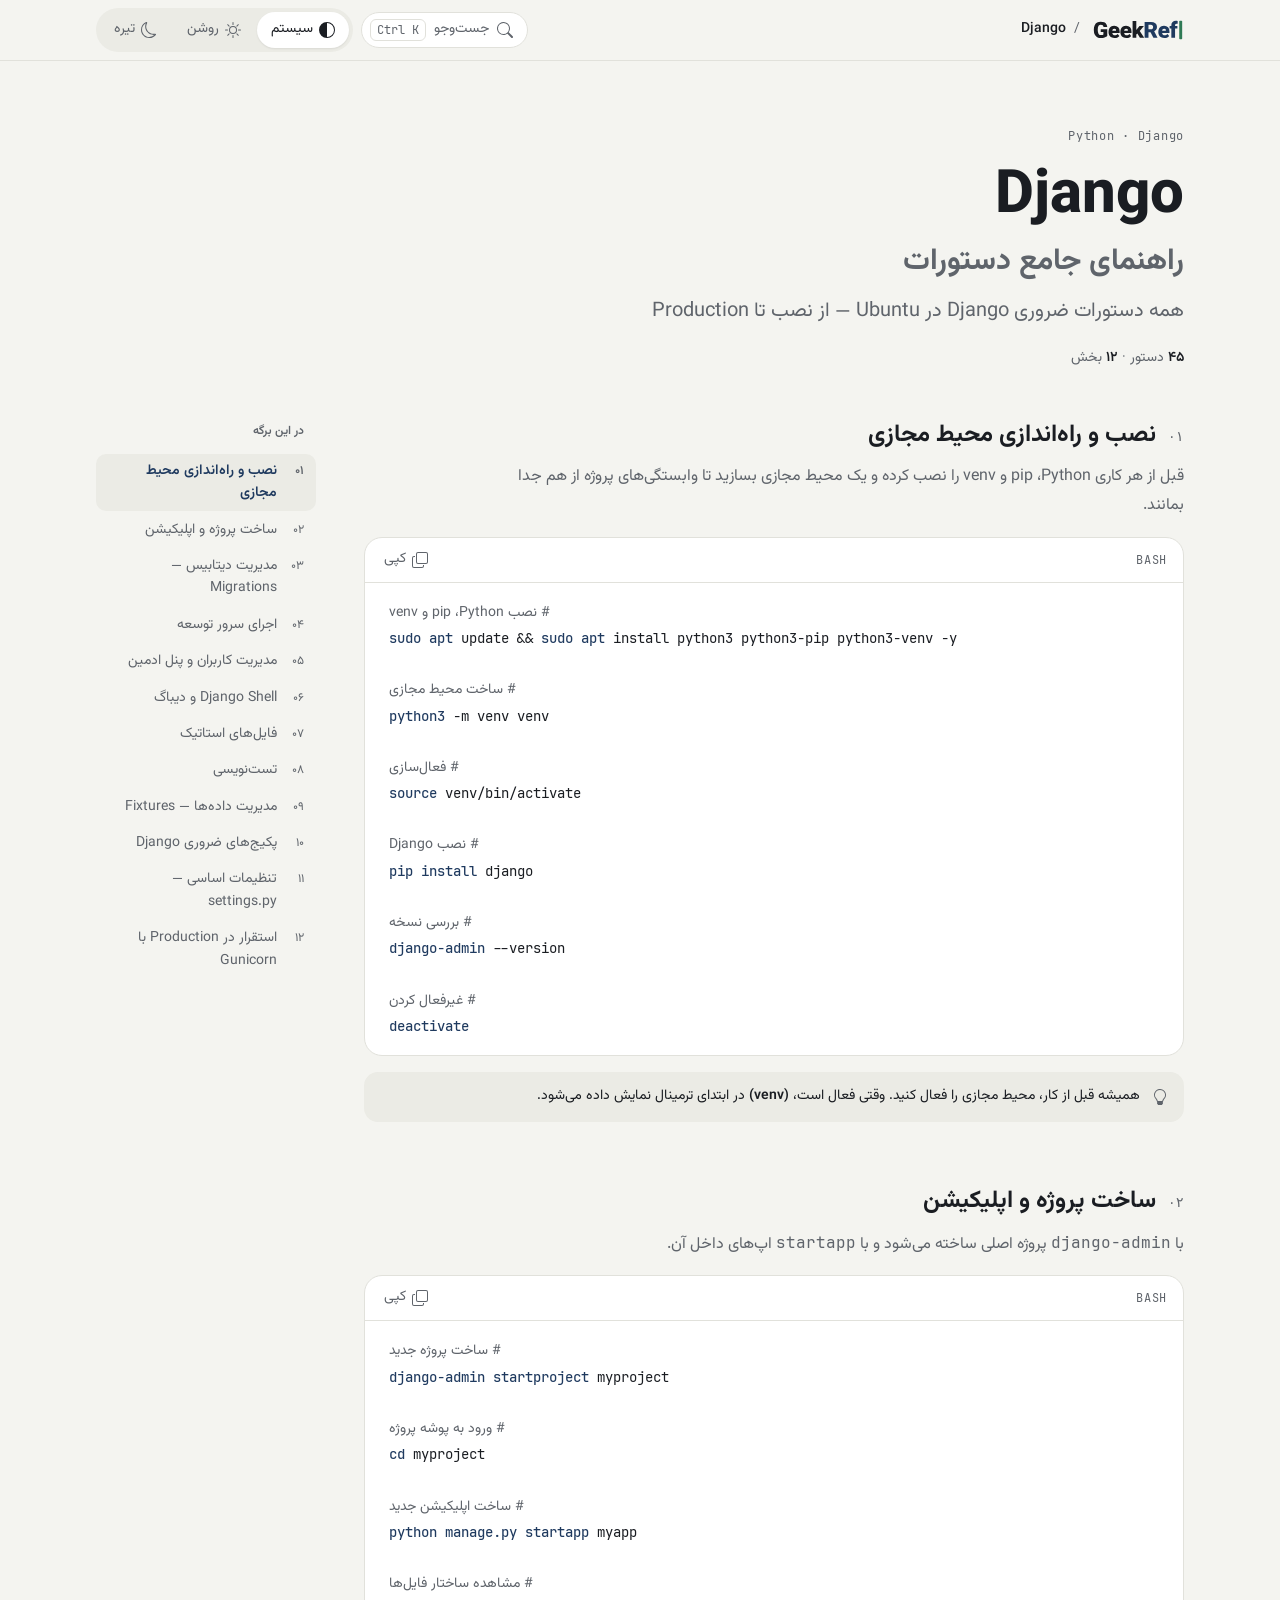
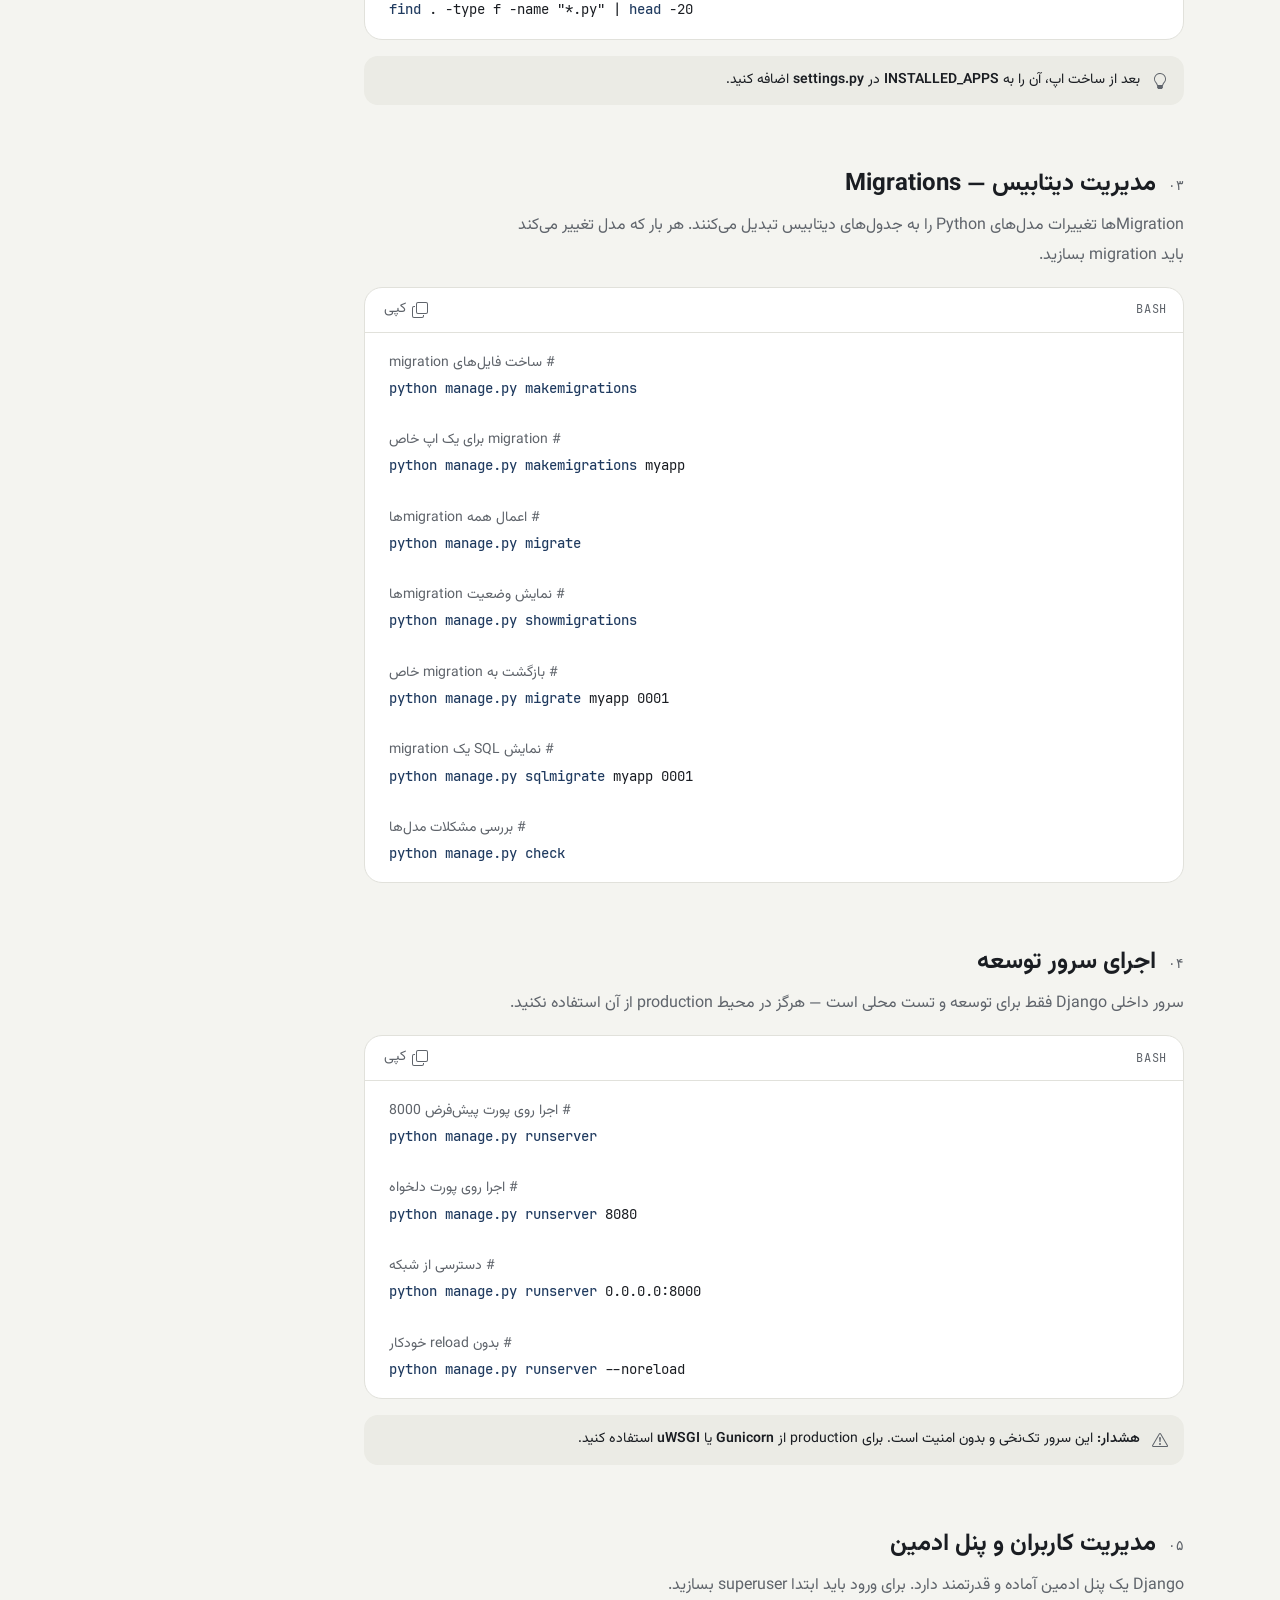
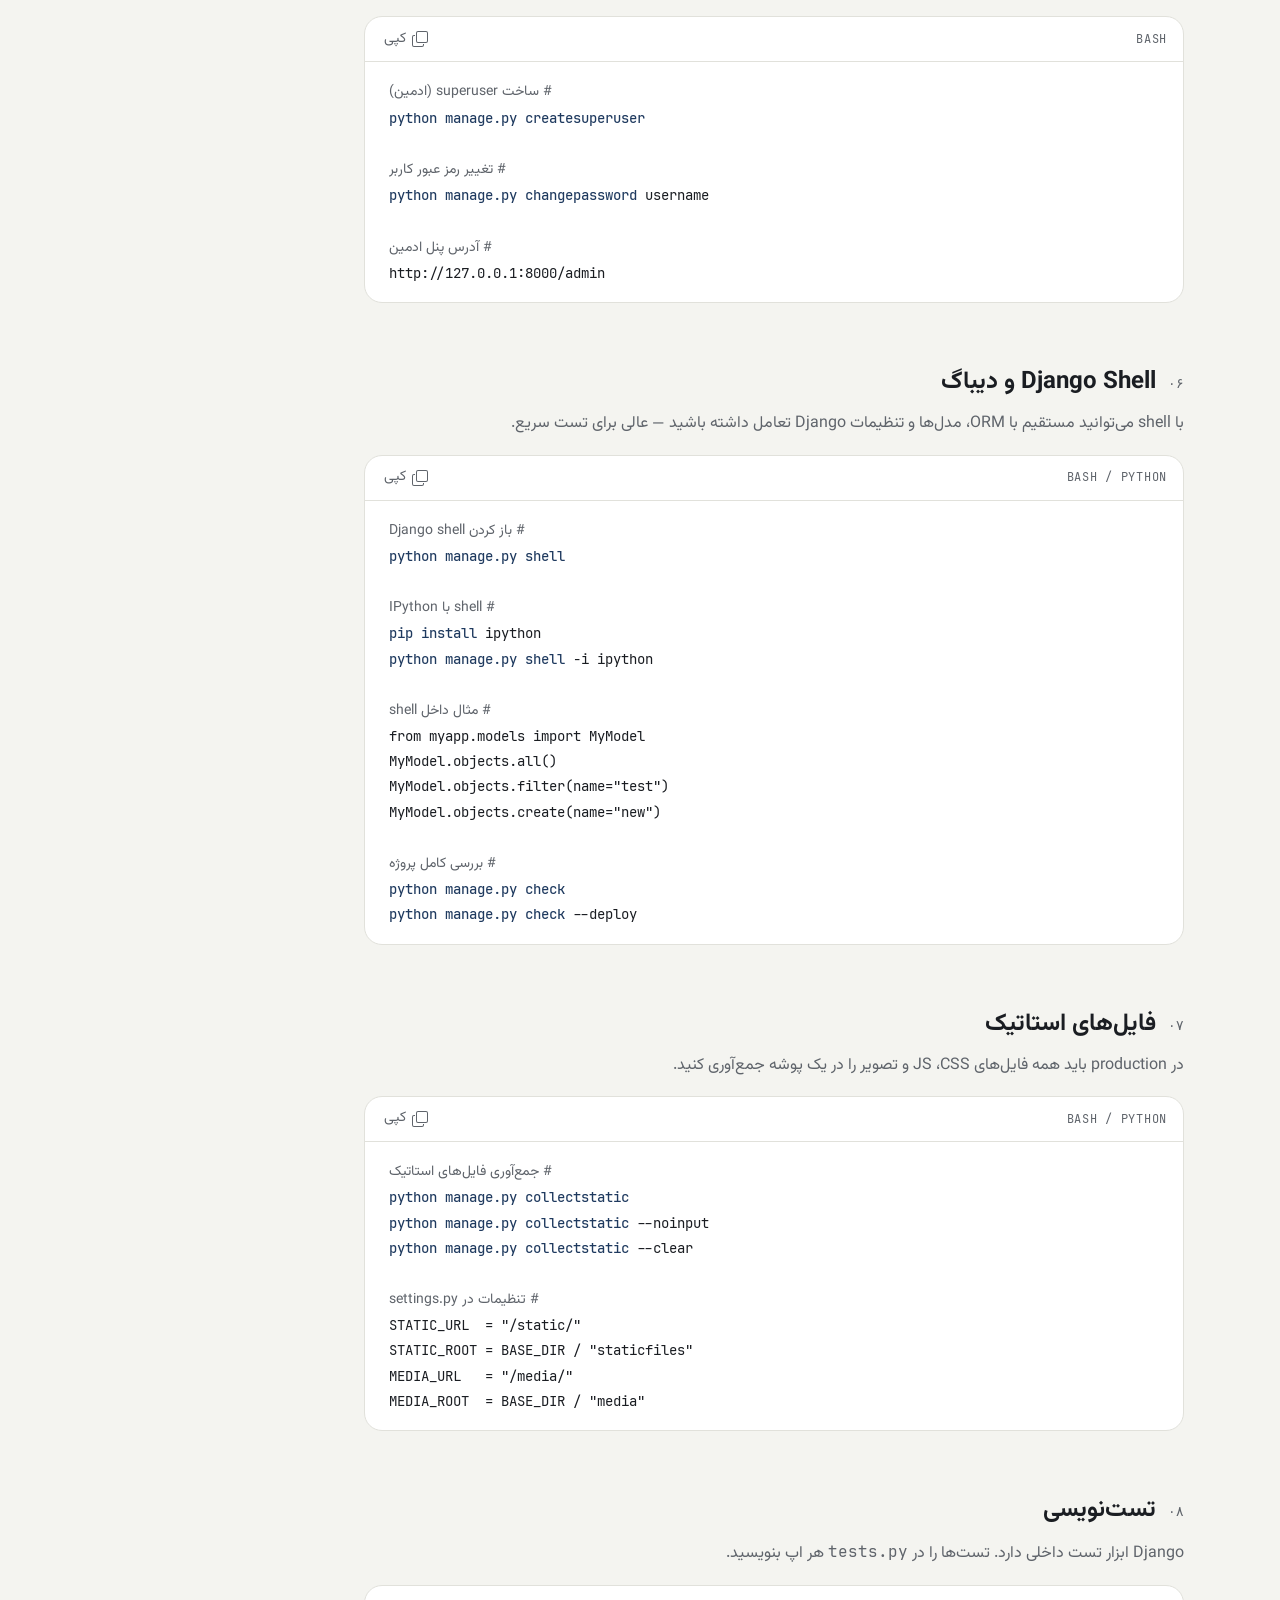
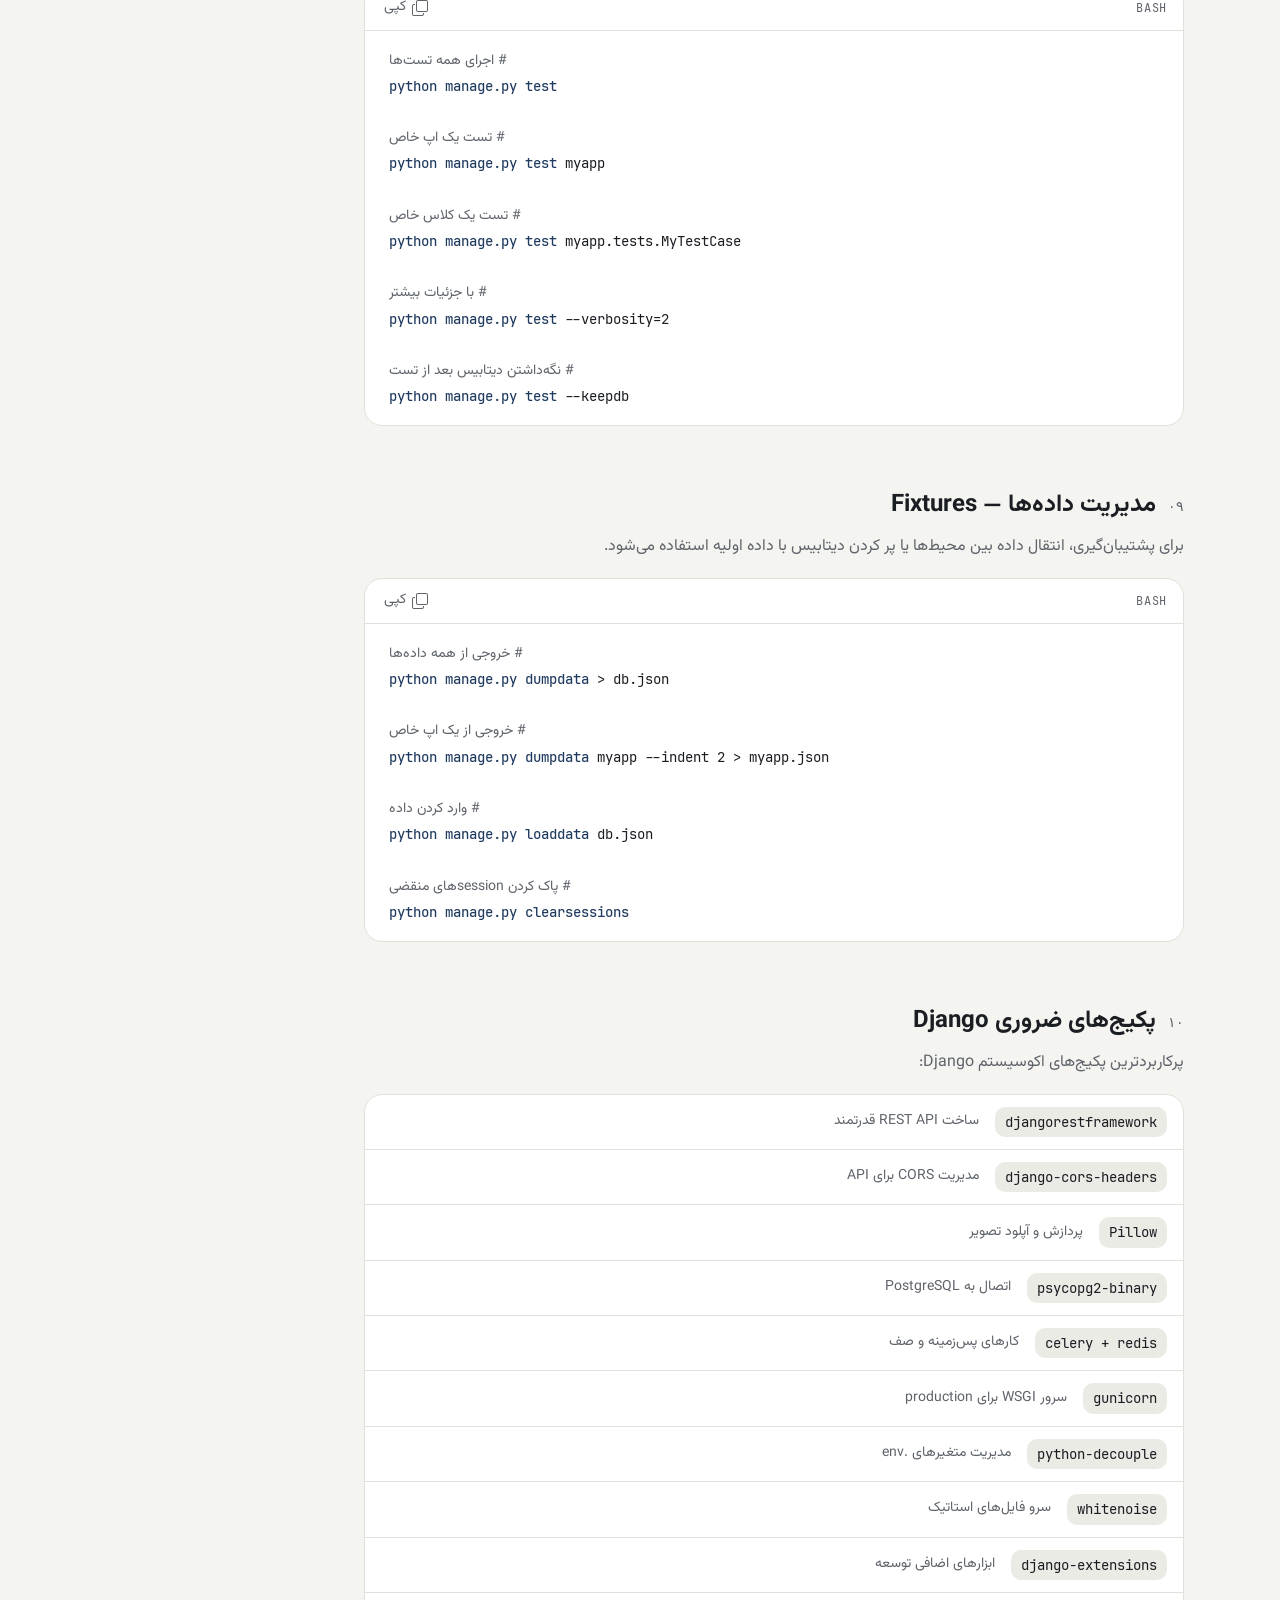
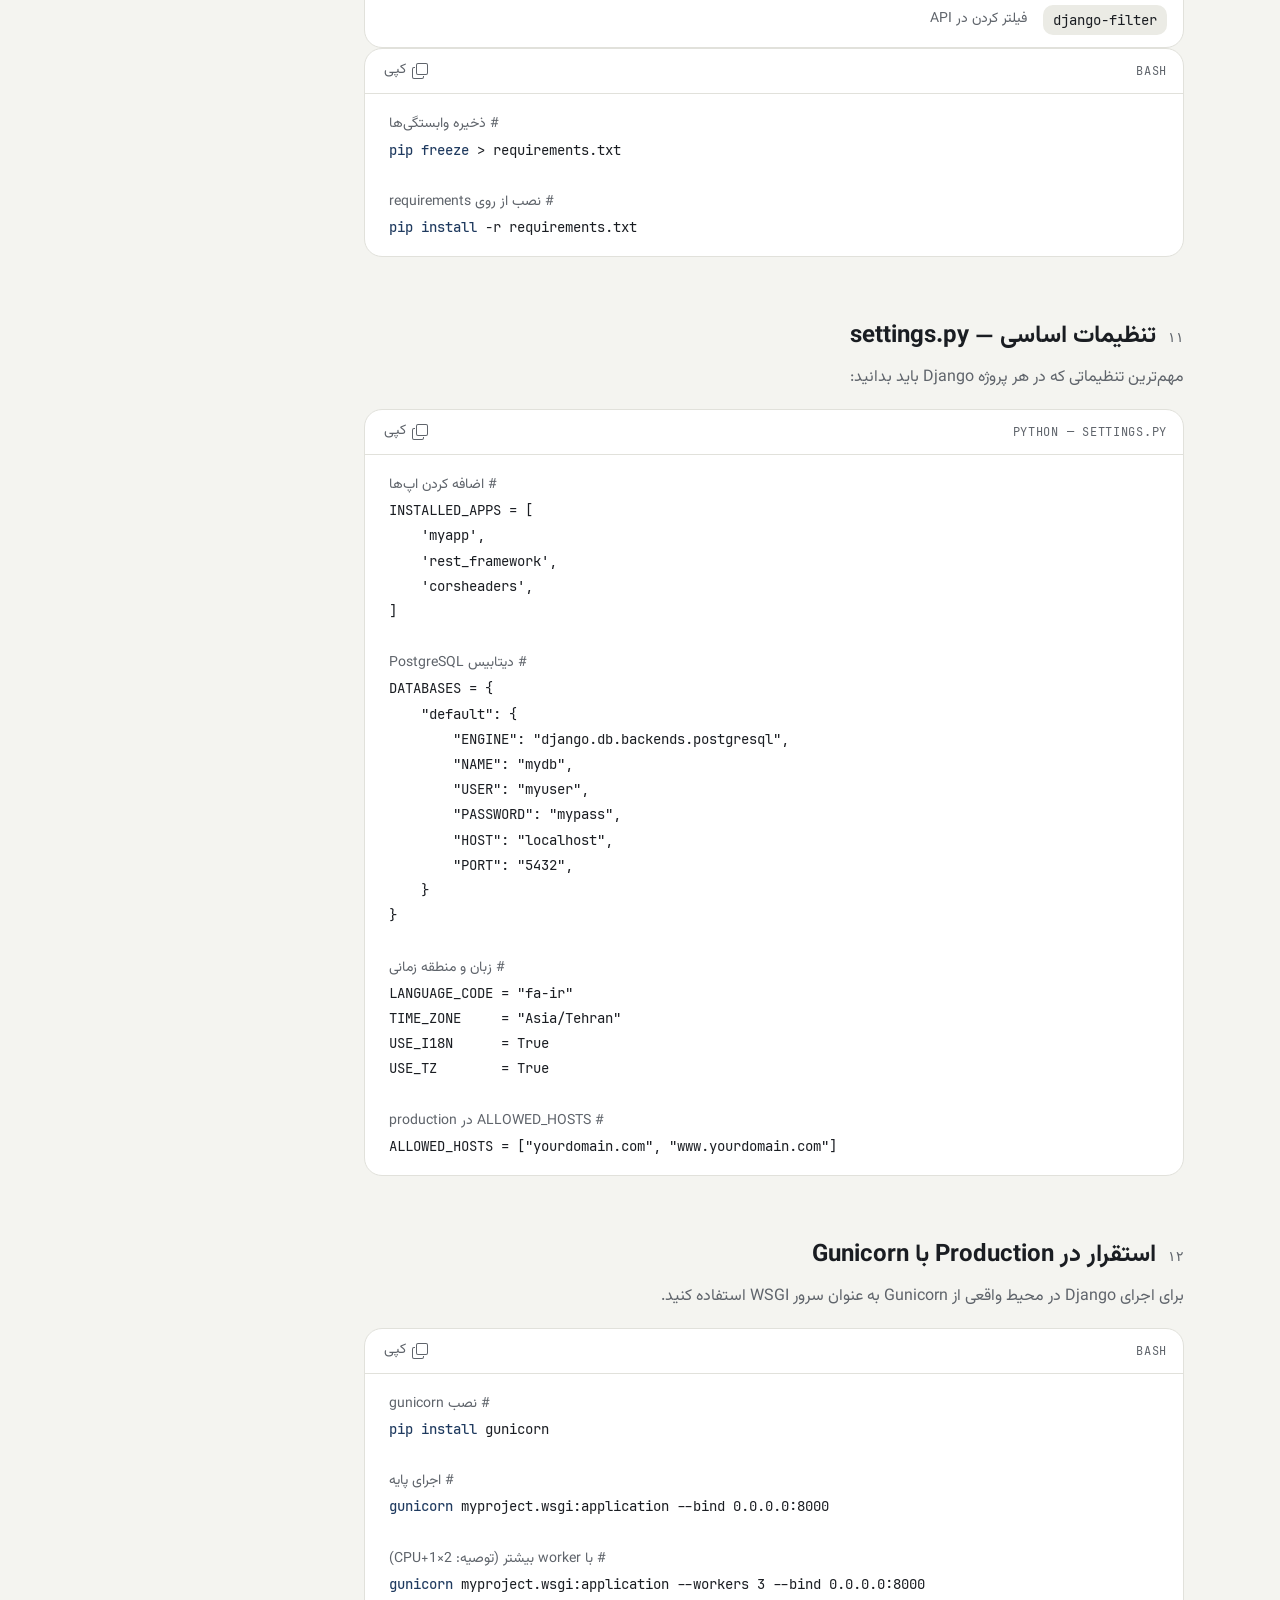
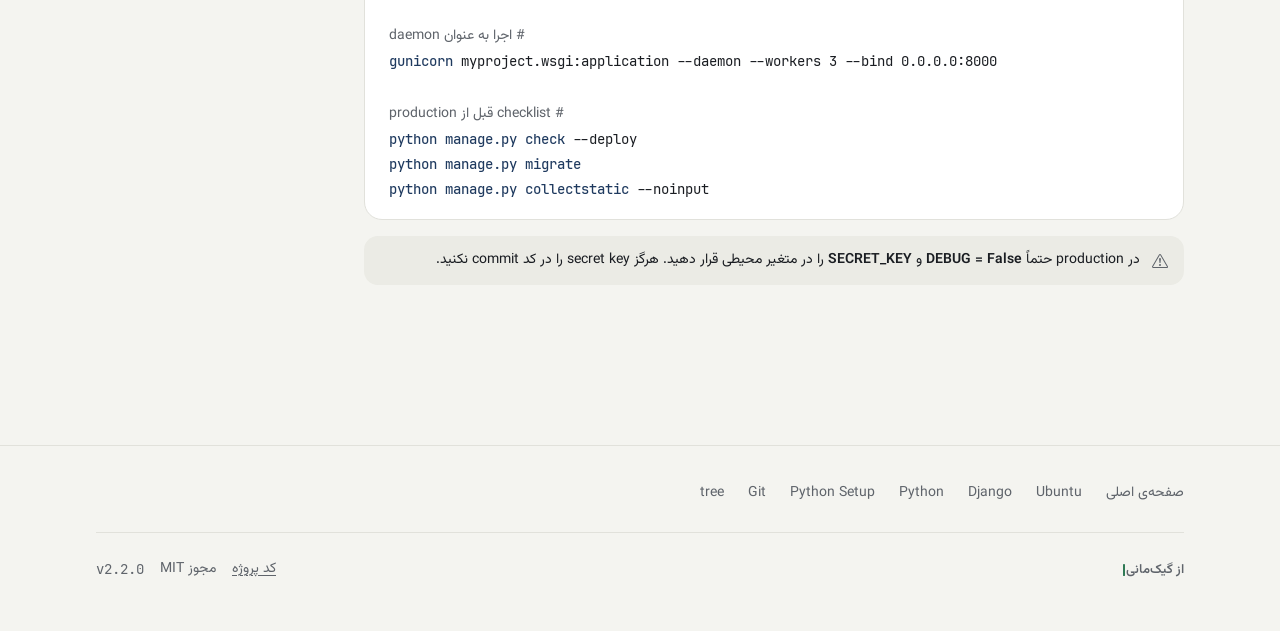
==== commit 42209b1e: "GeekRef v2.2.0: install prompt" ====
--- a/cheatsheets/django.html
+++ b/cheatsheets/django.html
@@ -6,7 +6,7 @@
 <script>(function(){try{var t=localStorage.getItem('gr-theme');if(t==='light'||t==='dark')document.documentElement.setAttribute('data-theme',t);}catch(e){}})();</script>
 <title>Django · راهنمای جامع دستورات | GeekRef</title>
 <meta name="description" content="همه دستورات ضروری Django در Ubuntu — از نصب تا Production">
-<meta name="generator" content="GeekRef build 2.1.0 (do not edit; source: data/sheets)">
+<meta name="generator" content="GeekRef build 2.2.0 (do not edit; source: data/sheets)">
 <link rel="canonical" href="https://mani-imani.github.io/GeekRef/cheatsheets/django.html">
 <link rel="icon" type="image/svg+xml" sizes="32x32" href="../assets/brand/geekref-icon-32.svg">
 <link rel="icon" type="image/svg+xml" sizes="16x16" href="../assets/brand/geekref-icon-16.svg">
@@ -382,9 +382,10 @@
     <a class="gm-sign" href="https://github.com/mani-imani">از گیک‌مانی<i class="gm-cursor"></i></a>
     <div class="gr-footer-small">
      <span class="gr-offline" hidden><svg class="gr-ic" viewBox="0 0 16 16" aria-hidden="true" focusable="false"><path d="M13.854 3.646a.5.5 0 0 1 0 .708l-7 7a.5.5 0 0 1-.708 0l-3.5-3.5a.5.5 0 1 1 .708-.708L6.5 10.293l6.646-6.647a.5.5 0 0 1 .708 0"/></svg>بدون اینترنت هم در دسترس است</span>
+     <button type="button" class="gr-install-link" data-gr-install hidden><svg class="gr-ic" viewBox="0 0 16 16" aria-hidden="true" focusable="false"><path d="M.5 9.9a.5.5 0 0 1 .5.5v2.5a1 1 0 0 0 1 1h12a1 1 0 0 0 1-1v-2.5a.5.5 0 0 1 1 0v2.5a2 2 0 0 1-2 2H2a2 2 0 0 1-2-2v-2.5a.5.5 0 0 1 .5-.5"/><path d="M7.646 11.854a.5.5 0 0 0 .708 0l3-3a.5.5 0 0 0-.708-.708L8.5 10.293V1.5a.5.5 0 0 0-1 0v8.793L5.354 8.146a.5.5 0 1 0-.708.708z"/></svg>نصب به‌شکل برنامه</button>
      <a href="https://github.com/mani-imani/GeekRef">کد پروژه</a>
      <span>مجوز <bdi>MIT</bdi></span>
-     <span class="gm-mono">v2.1.0</span>
+     <span class="gm-mono">v2.2.0</span>
     </div>
    </div>
   </div>
--- a/css/geekref.css
+++ b/css/geekref.css
@@ -118,6 +118,36 @@
 .gr-offline { display: inline-flex; align-items: center; gap: 6px; }
 .gr-offline[hidden] { display: none; }
 .gr-offline .gr-ic { color: var(--gm-signal); }
+.gr-install-link { display: inline-flex; align-items: center; gap: 6px; padding: 0; border: 0; background: none;
+  color: var(--gm-muted); font: inherit; cursor: pointer; text-decoration: underline; text-underline-offset: 3px; }
+.gr-install-link:hover { color: var(--gm-text); }
+.gr-install-link[hidden] { display: none; }
+
+/* install card: first visit only, bottom corner (full width on phones) */
+.gr-install {
+  position: fixed; z-index: 40; inset-inline-start: var(--gm-space-5); bottom: var(--gm-space-5);
+  width: min(400px, calc(100vw - 2 * var(--gm-space-5)));
+  display: grid; grid-template-columns: auto minmax(0, 1fr) auto; gap: var(--gm-space-3); align-items: start;
+  padding: var(--gm-space-4); padding-inline-end: var(--gm-space-2);
+  background: var(--gm-surface); color: var(--gm-text);
+  border: 1px solid var(--gm-line); border-radius: var(--gm-radius-xl);
+  box-shadow: 0 18px 48px rgba(0, 0, 0, .18);
+  opacity: 0; transform: translateY(12px);
+  transition: opacity var(--gm-time-ui) var(--gm-ease), transform var(--gm-time-ui) var(--gm-ease);
+}
+.gr-install.is-in { opacity: 1; transform: none; }
+.gr-install-icon { width: 44px; height: 44px; border-radius: var(--gm-radius-mark); }
+.gr-install h2 { margin: 2px 0 4px; font-size: var(--gm-size-base); font-weight: 800; }
+.gr-install p { margin: 0; font-size: var(--gm-size-sm); color: var(--gm-muted); line-height: 1.8; }
+.gr-install p .gr-ic { vertical-align: -2px; color: var(--gm-accent); }
+.gr-install-actions { display: flex; flex-wrap: wrap; gap: var(--gm-space-2); margin-top: var(--gm-space-3); }
+.gr-install-actions .gm-btn { padding: 7px 16px; font-size: var(--gm-size-sm); }
+.gr-install-x { margin-top: -4px; }
+@media (max-width: 560px) {
+  .gr-install { inset-inline: var(--gm-space-3); width: auto; bottom: calc(var(--gm-space-3) + env(safe-area-inset-bottom, 0px)); }
+}
+@media (prefers-reduced-motion: reduce) { .gr-install { transition: none; transform: none; } }
+
 .gr-footer-small { display: flex; flex-wrap: wrap; gap: var(--gm-space-2) var(--gm-space-4); align-items: center; }
 
 
@@ -460,7 +490,8 @@
 
 @media print {
   .gr-header, .gr-footer-nav, .gr-toc, .gr-toc-m, .gr-filterbar, .gr-search, .gr-skip,
-  .gr-copy-btn, .gr-cmd .gr-ic, .gr-hero-search, .gr-link-btn, .gr-offline { display: none !important; }
+  .gr-copy-btn, .gr-cmd .gr-ic, .gr-hero-search, .gr-link-btn, .gr-offline,
+  .gr-install, .gr-install-link { display: none !important; }
   .gr-layout { display: block; }
   .gr-section { break-inside: avoid-page; margin-bottom: var(--gm-space-6); }
   .gr-row, .git-card, .gr-tip { break-inside: avoid; }
